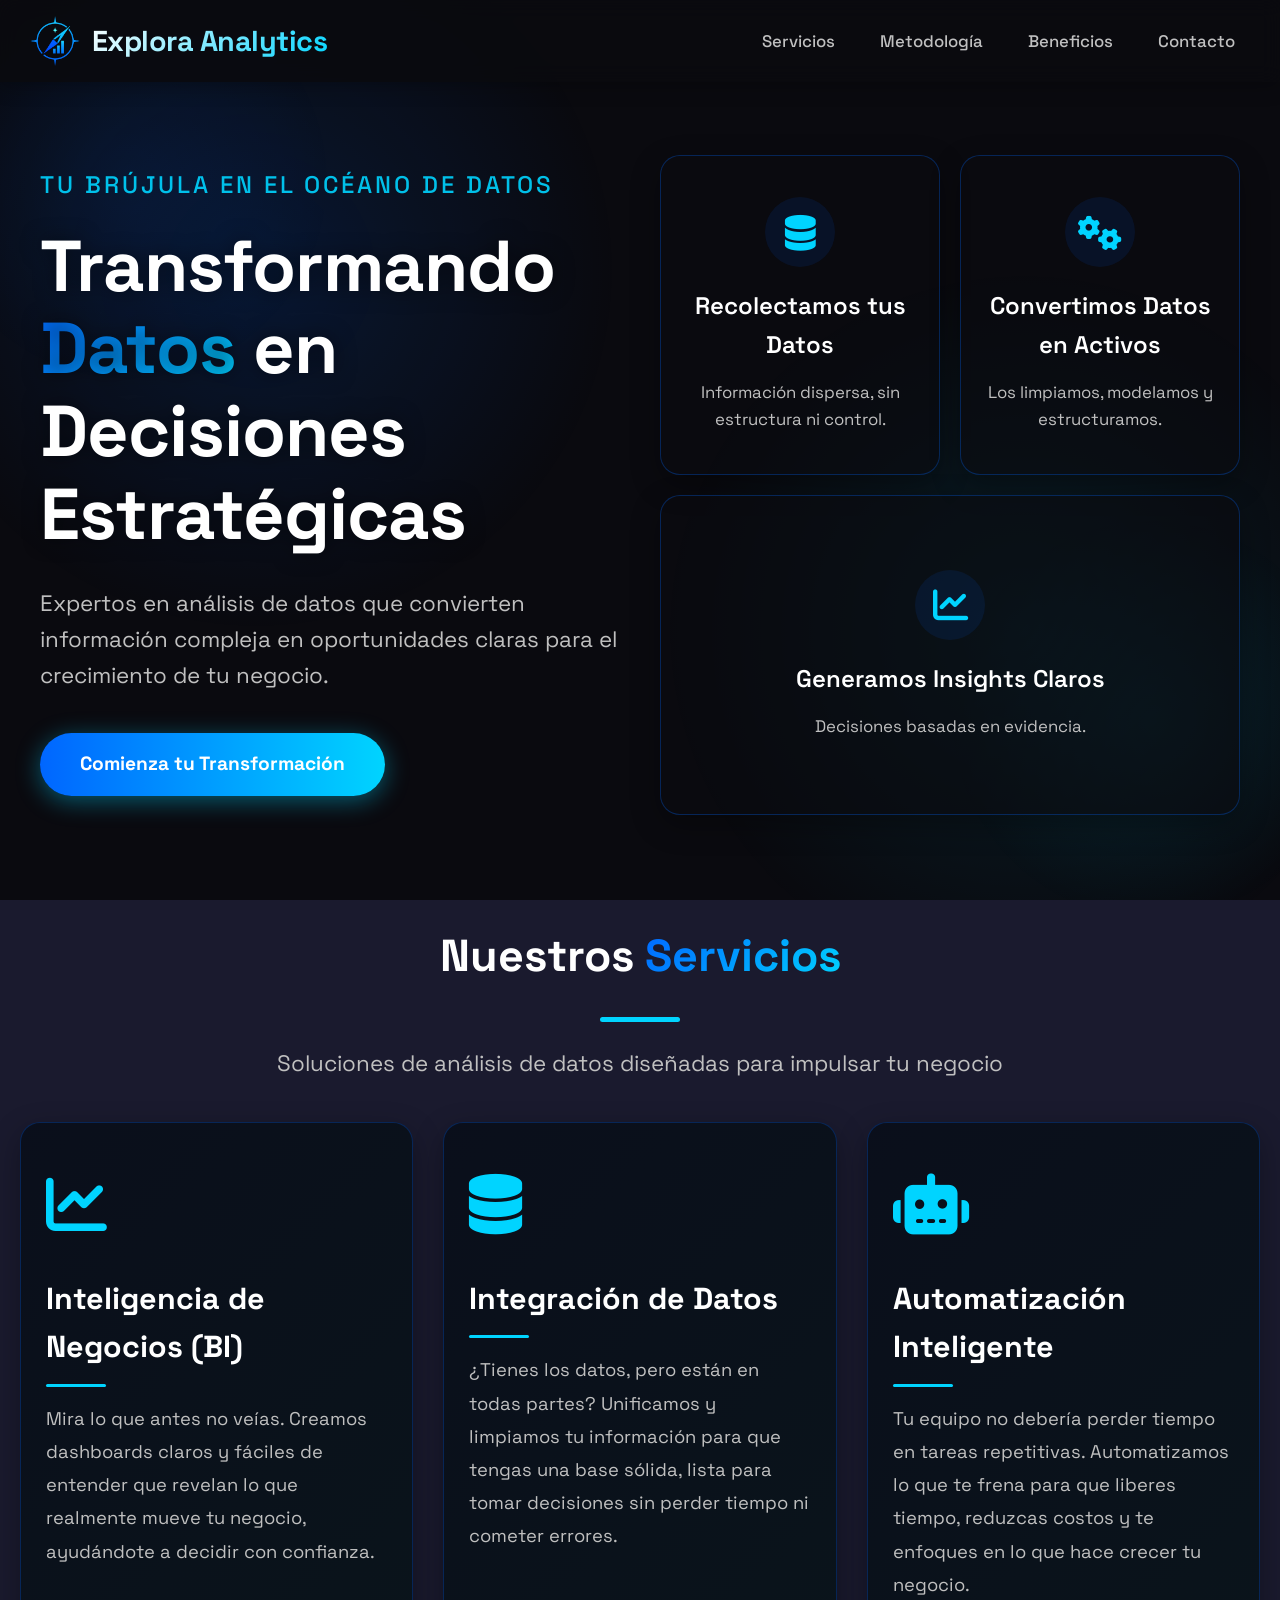
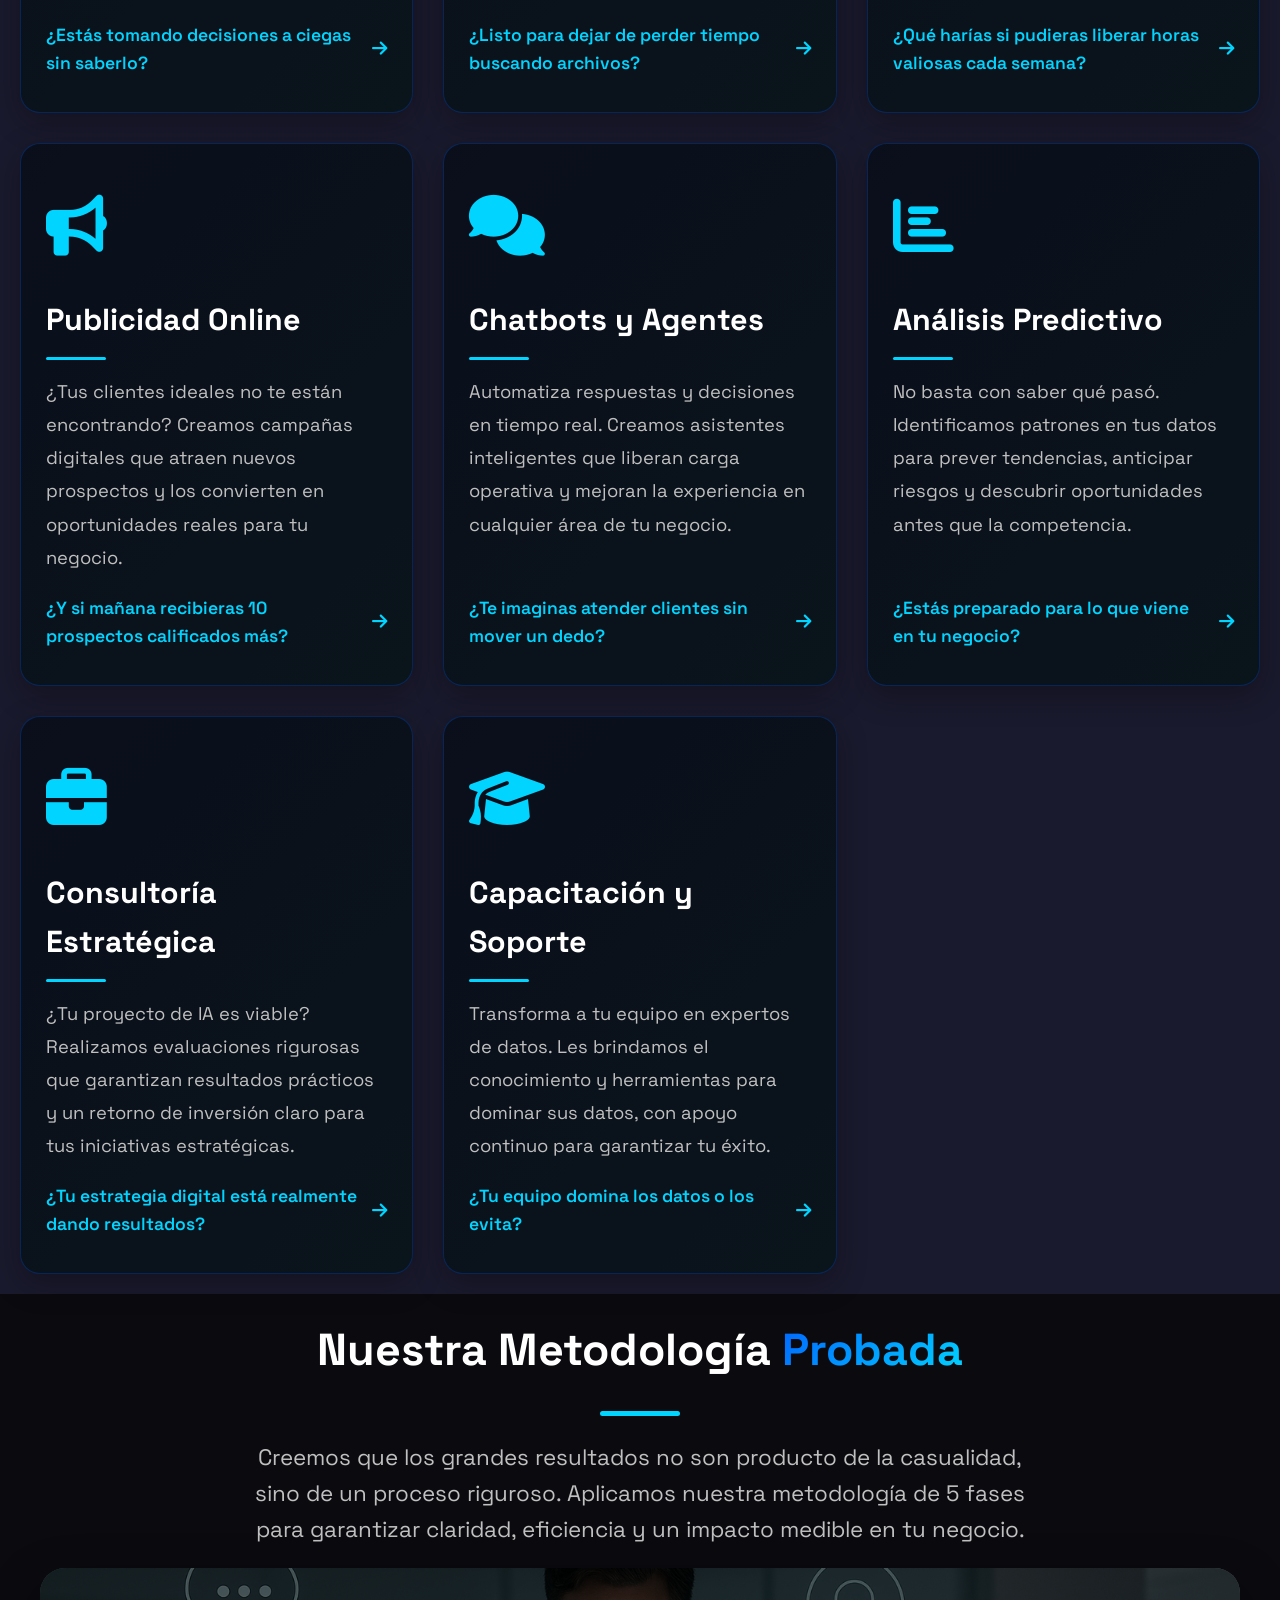
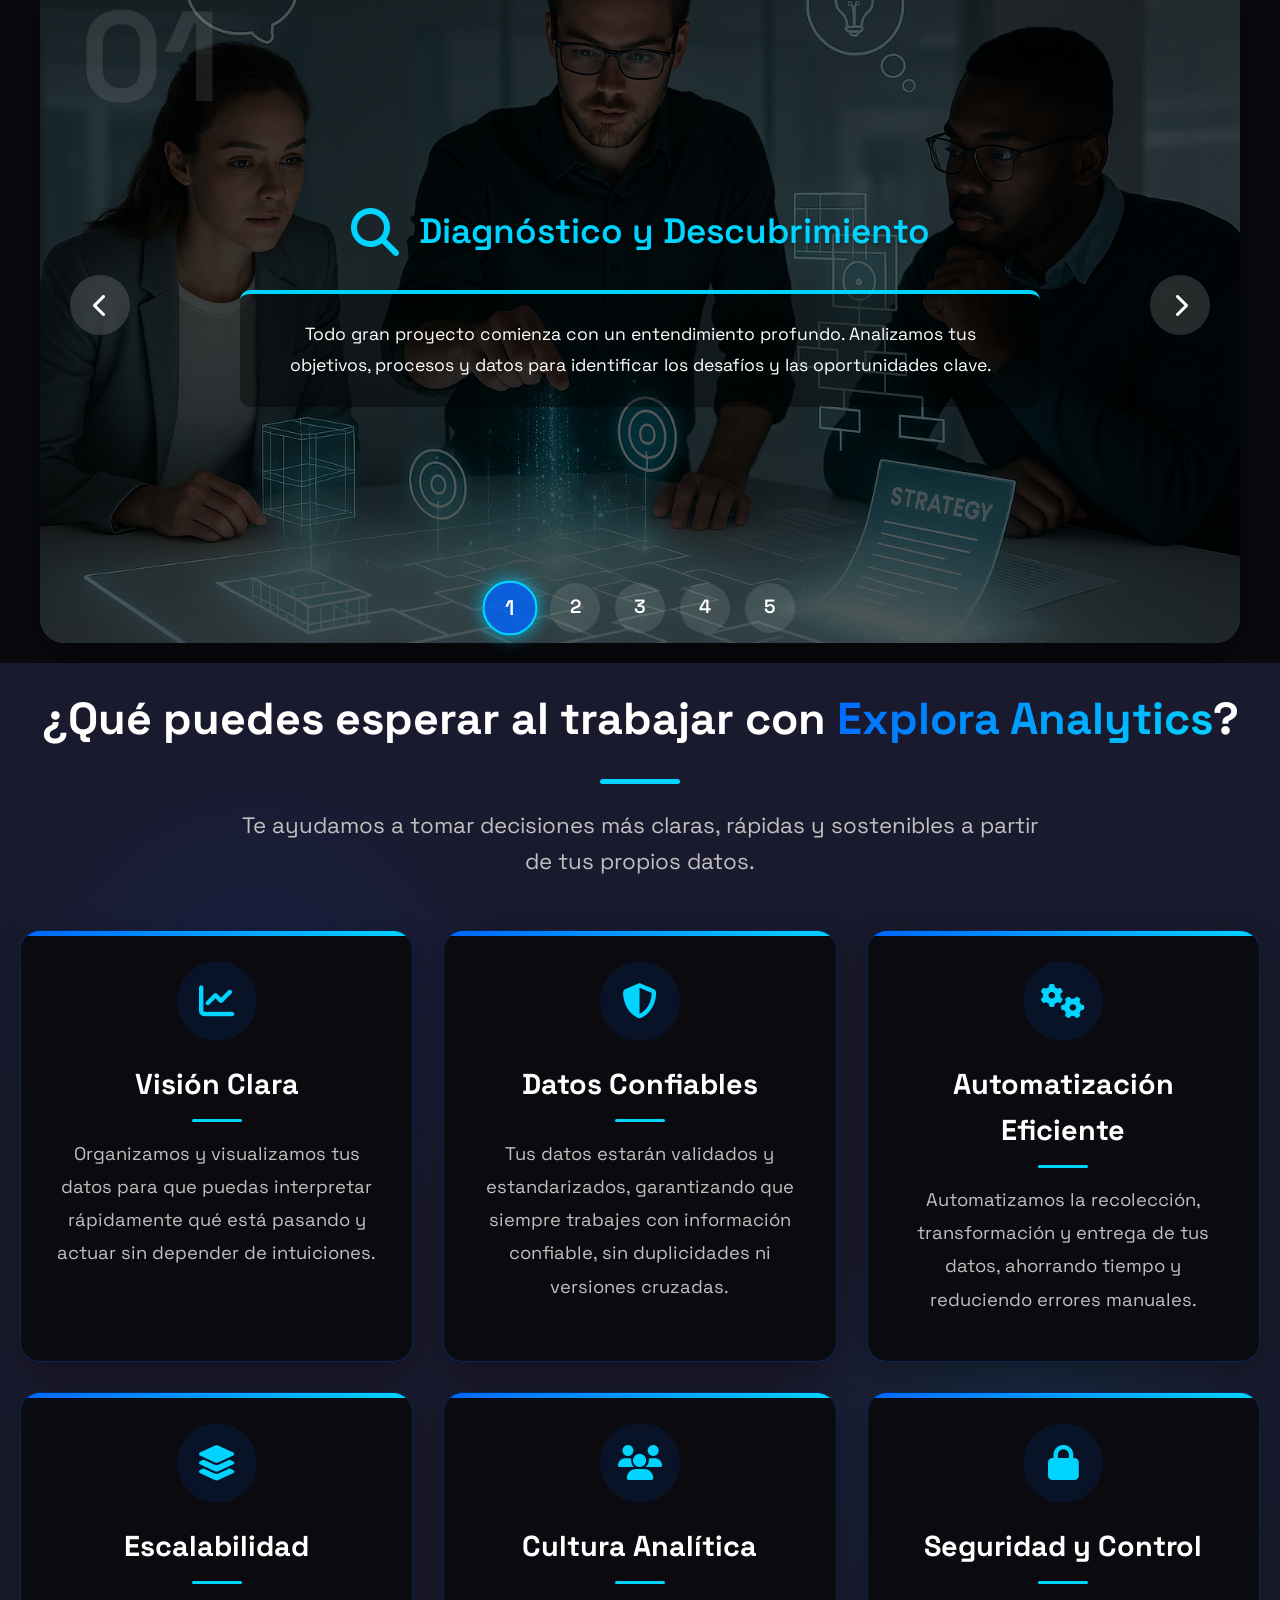
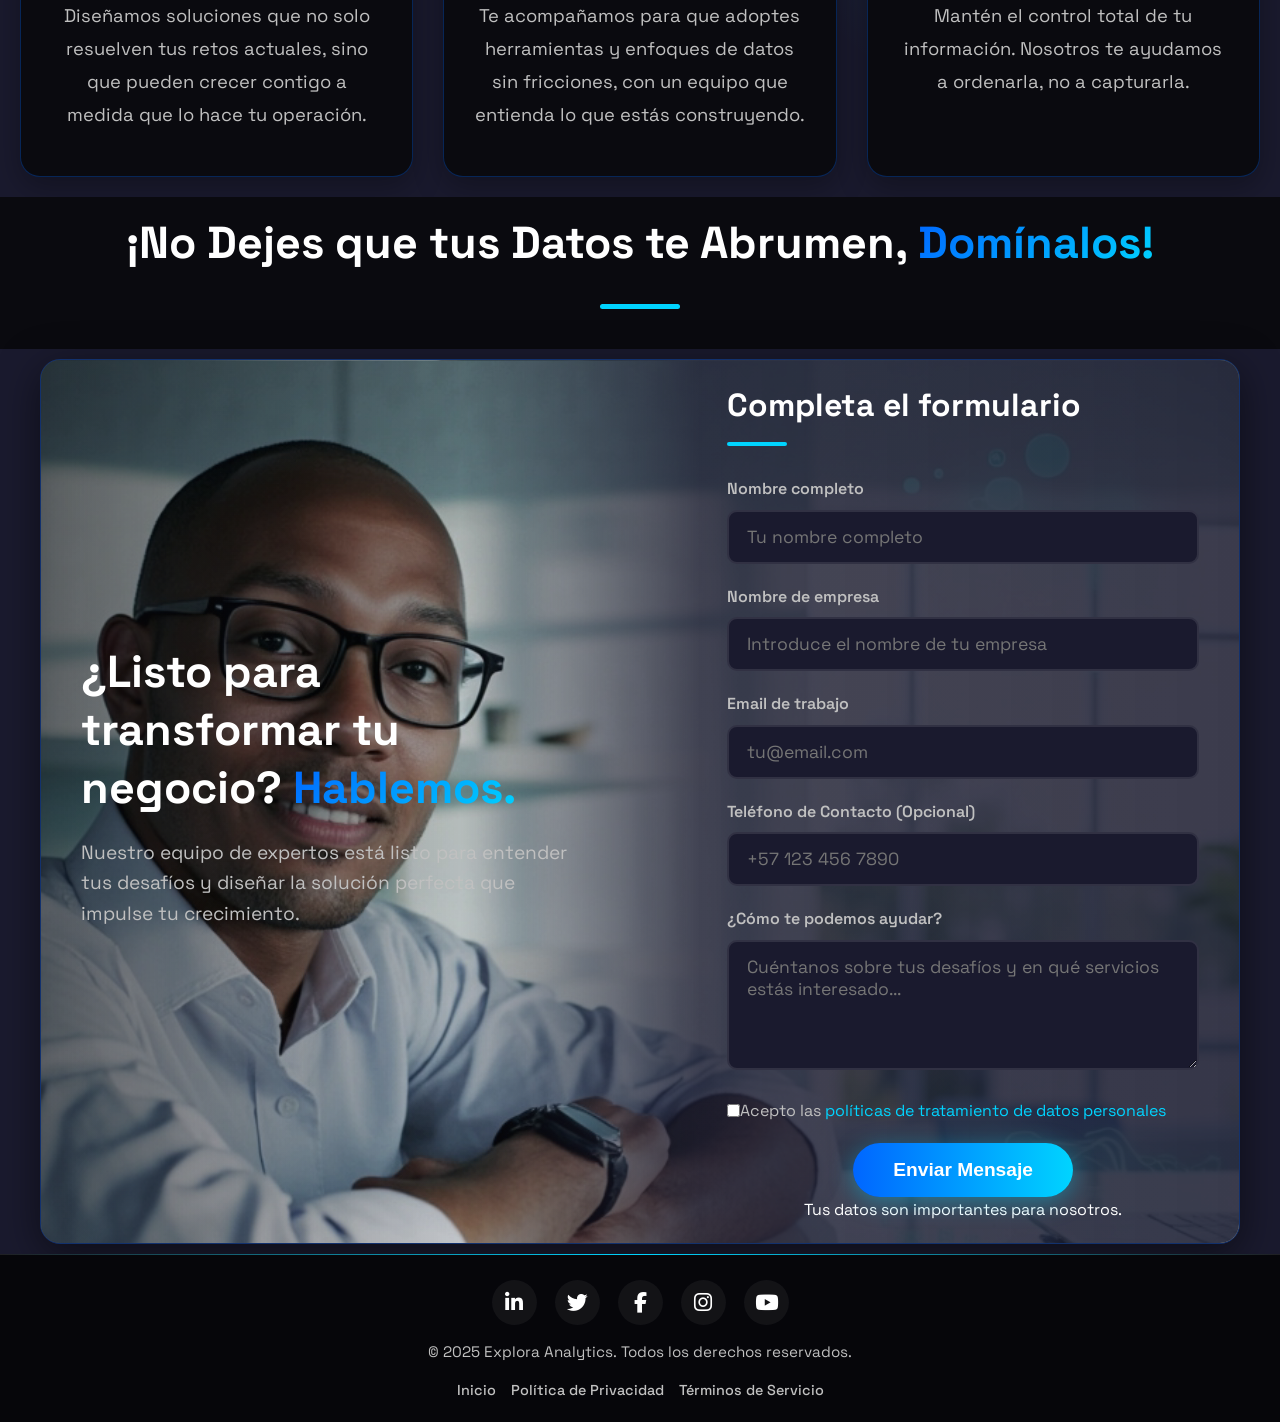
==== index.html @ b8bd2994 "Add files via upload" ====
<!DOCTYPE html>
<html lang="es">
<head>
    <meta charset="utf-8"/>
    <meta content="width=device-width, initial-scale=1.0" name="viewport"/>
    <title>Explora Analytics - Transformando Datos en Decisiones Estratégicas</title>
    <meta name="description" content="Explora Analytics ofrece soluciones avanzadas de análisis de datos para impulsar la toma de decisiones estratégicas en tu negocio. Descubre cómo podemos ayudarte a transformar tus datos en información valiosa."/>
    
    <link rel="icon" href="/favicon.ico" sizes="any">
    <link rel="icon" type="image/png" sizes="32x32" href="assets/images/logos/favicon-32x32.png">
    <link rel="icon" type="image/png" sizes="16x16" href="assets/images/logos/favicon-16x16.png">
    <link rel="apple-touch-icon" sizes="180x180" href="assets/images/logos/apple-touch-icon-180x180.png">
    <link rel="mask-icon" href="assets/images/logos/safari-pinned-tab.svg" color="#0066ff">
    <meta name="theme-color" content="#0066ff">
    <link rel="manifest" href="assets/site.webmanifest">

    

    <link href="https://fonts.googleapis.com/css2?family=Space+Grotesk:wght@300;400;500;600;700&amp;display=swap" rel="stylesheet"/>
    <link href="https://cdnjs.cloudflare.com/ajax/libs/font-awesome/6.4.0/css/all.min.css" rel="stylesheet"/>

<style>
    :root {
        --primary-blue: #0066ff;
        --accent-cyan: #00d4ff;
        --dark-bg: #0a0a0f;
        --dark-secondary: #1a1a2e;
        --text-primary: #ffffff;
        --text-secondary: #c0c0c0;
        --transition: all 0.4s cubic-bezier(0.175, 0.885, 0.32, 1.275);
    }

    * {
        margin: 0;
        padding: 0;
        box-sizing: border-box;
    }

    html {
        scroll-behavior: smooth;
    }

    body {
        font-family: 'Space Grotesk', sans-serif;
        line-height: 1.6;
        color: var(--text-primary);
        overflow-x: hidden; /* Asegura que no haya scroll horizontal no deseado */
        background: var(--dark-bg);
        position: relative;
    }

    body::before {
        content: "";
        position: fixed;
        top: 0;
        left: 0;
        width: 100%;
        height: 100%;
        background:
            radial-gradient(circle at 10% 20%, rgba(0, 102, 255, 0.08) 0%, transparent 15%),
            radial-gradient(circle at 90% 80%, rgba(0, 212, 255, 0.08) 0%, transparent 15%);
        z-index: -1;
        pointer-events: none;
    }

    /* Header */
    .header {
        background: rgba(10, 10, 15, 0.9);
        color: var(--text-primary);
        padding: 1rem 0;
        position: fixed;
        width: 100%;
        top: 0;
        z-index: 1000;
        backdrop-filter: blur(10px);
        box-shadow: 0 2px 20px rgba(0, 0, 0, 0.3);
        transition: var(--transition);
    }

    .header.scrolled {
        padding: 0.6rem 0;
        box-shadow: 0 5px 25px rgba(0, 102, 255, 0.2);
        background: rgba(10, 10, 15, 0.98);
        border-bottom: 1px solid rgba(0, 212, 255, 0.3);
    }

    .nav-container {
        max-width: 1400px;
        margin: 0 auto;
        display: flex;
        justify-content: space-between;
        align-items: center;
        padding: 0 30px;
    }

    .logo {
        display: flex;
        align-items: center;
        gap: 12px;
        text-decoration: none;
    }

    .logo-icon {       
        height: 50px;
        width: auto;
    }

    .company-name {
        font-size: 1.8rem;
        font-weight: 700;
        background: linear-gradient(135deg, var(--text-primary), var(--accent-cyan));
        -webkit-background-clip: text;
        -webkit-text-fill-color: transparent;
        background-clip: text;
        letter-spacing: -0.5px;
    }

    .nav-menu {
        list-style: none;
        display: flex;
        gap: 15px;
    }

    .nav-menu li {
        position: relative;
    }

    .nav-menu a {
        color: var(--text-secondary);
        text-decoration: none;
        font-weight: 500;
        padding: 8px 15px;
        border-radius: 30px;
        transition: var(--transition);
        font-size: 1.05rem;
    }

    .nav-menu a:hover {
        color: var(--accent-cyan);
    }

    .nav-menu a::after {
        content: '';
        position: absolute;
        bottom: -5px;
        left: 15px;
        width: 0;
        height: 2px;
        background: var(--accent-cyan);
        transition: width 0.3s ease;
    }

    .nav-menu a:hover::after {
        width: calc(100% - 30px);
    }

    .menu-toggle {
        display: none; /* Por defecto, oculto en desktop */
        background: none;
        border: none;
        color: var(--text-primary);
        font-size: 1.8rem;
        cursor: pointer;
    }

    /* Hero Section */
    .hero {
        position: relative;
        min-height: 100vh;
        display: flex;
        align-items: center;
        justify-content: center;
        color: var(--text-primary);
        overflow: hidden;
        padding: 85px 20px 15px;
    }

    .hero::before {
        content: '';
        position: absolute;
        top: 0;
        left: 0;
        width: 100%;
        height: 100%;
        background:
            radial-gradient(circle at 20% 30%, rgba(0, 102, 255, 0.15) 0%, transparent 30%),
            radial-gradient(circle at 80% 70%, rgba(0, 212, 255, 0.1) 0%, transparent 30%);                    
        z-index: 1;
    }

    .hero-content {
        z-index: 3;
        max-width: 1400px;
        width: 100%;
        padding: 20px;
        display: flex;
        align-items: center;
        gap: 40px;
        flex-wrap: wrap;
    }
    
    .hero-text, .hero-visual {
        flex: 1;
        min-width: 300px;
    }

    .hero-text {
        text-align: left;
    }

    .hero-tagline {
        font-size: 1.5rem;
        margin-bottom: 20px;
        color: var(--accent-cyan);
        font-weight: 500;
        text-transform: uppercase;
        letter-spacing: 3px;
        opacity: 0.9;
    }

    .hero-title {
        font-size: clamp(2.8rem, 6vw, 4.5rem);
        margin-bottom: 30px;
        line-height: 1.15;
        font-weight: 700;
        text-shadow: 0 0 20px rgba(0, 0, 0, 0.5);
        letter-spacing: -1px;
    }

    .hero-title span {
        background: linear-gradient(135deg, var(--primary-blue), var(--accent-cyan));
        -webkit-background-clip: text;
        -webkit-text-fill-color: transparent;
        background-clip: text;
    }

    .hero-subtitle {
        font-size: clamp(1.1rem, 2.5vw, 1.4rem);
        max-width: 600px;
        margin-bottom: 40px;
        color: var(--text-secondary);
        font-weight: 400;
        line-height: 1.6;
    }
    
    .hero-visual {
        display: flex;
        justify-content: center;
        align-items: center;
    }

    .data-process {
        display: flex;
        justify-content: center;
        align-items: center;
        flex-wrap: wrap;
        gap: 20px;
        width: 100%;
        max-width: 1000px;
    }

    .process-step {
        flex: 1;
        min-width: 250px;
        max-width: 100%;
        height: 320px;
        background-color: transparent;
        perspective: 1000px;
        cursor: pointer;
    }

    .process-step-inner {
        position: relative;
        width: 100%;
        height: 100%;
        transition: transform 0.8s;
        transform-style: preserve-3d;
    }
    
    .process-step:hover .process-step-inner {
        transform: rotateY(180deg);
    }

    .process-step-front, .process-step-back {
        position: absolute;
        width: 100%;
        height: 100%;
        -webkit-backface-visibility: hidden;
        backface-visibility: hidden;
        background: rgba(10, 10, 15, 0.6);
        border-radius: 20px;
        padding: 25px;
        text-align: center;
        border: 1px solid rgba(0, 102, 255, 0.3);
        box-shadow: 0 10px 30px rgba(0, 0, 0, 0.3);
        display: flex;
        flex-direction: column;
        justify-content: center;
        align-items: center;
    }

    .process-step-back {
        transform: rotateY(180deg);
        background: rgba(0, 102, 255, 0.15);
        border-color: var(--accent-cyan);
        justify-content: center;
    }

    .step-icon {
        width: 70px;
        height: 70px;
        margin: 0 auto 20px;
        display: flex;
        align-items: center;
        justify-content: center;
        font-size: 2.2rem;
        color: var(--accent-cyan);
        background: rgba(0, 102, 255, 0.1);
        border-radius: 50%;
        transition: var(--transition);
    }

    .step-title {
        font-size: clamp(1.3rem, 3vw, 1.5rem);
        margin-bottom: 15px;
        color: var(--text-primary);
        font-weight: 600;
    }

    .step-description {
        font-size: clamp(0.95rem, 2vw, 1.05rem);
        line-height: 1.6;
        color: var(--text-secondary);
    }
    
    .process-step-back .step-title {
        color: var(--accent-cyan);
    }


    .process-arrow {
        font-size: 2.5rem;
        color: var(--primary-blue);
        animation: pulse 2s infinite;
        display: none;
    }
    
    .cta-button {
        display: inline-block;
        padding: 16px 40px;
        background: linear-gradient(90deg, var(--primary-blue), var(--accent-cyan));
        color: var(--text-primary);
        text-decoration: none;
        border-radius: 50px;
        font-size: clamp(1.1rem, 2vw, 1.2rem);
        font-weight: bold;
        transition: var(--transition), letter-spacing 0.3s ease;
        box-shadow: 0 5px 25px rgba(0, 212, 255, 0.4);
        border: none;
        cursor: pointer;
        position: relative;
        overflow: hidden;
        z-index: 1;
    }
    
    .cta-button::before {
        content: '';
        position: absolute;
        top: 0;
        left: 0;
        width: 100%;
        height: 100%;
        background: linear-gradient(90deg, var(--accent-cyan), var(--primary-blue));
        opacity: 0;
        transition: opacity 0.4s ease;
        z-index: -1;
    }
    
    .cta-button:hover {
        transform: translateY(-5px) scale(1.02);
        box-shadow: 0 10px 30px rgba(0, 212, 255, 0.6);
        letter-spacing: 0.5px;
    }
    
    .cta-button:hover::before {
        opacity: 1;
    }

    @keyframes pulse {
        0% { opacity: 0.5; transform: scale(1); }
        50% { opacity: 1; transform: scale(1.1); }
        100% { opacity: 0.5; transform: scale(1); }
    }

    /* Sections General Styling */
    section {
        padding: 20px 20px;
        position: relative;
    }

    .section-container {
        max-width: 1400px;
        margin: 0 auto;
        text-align: center;
    }

    .section-title {
        font-size: clamp(2rem, 5vw, 2.8rem);
        margin-bottom: clamp(40px, 5vw, 70px);
        position: relative;
        display: inline-block;
    }

    .section-title::after {
        content: '';
        display: block;
        width: 80px;
        height: 5px;
        background: var(--accent-cyan);
        margin: 25px auto 0;
        border-radius: 3px;
        transition: width 0.5s ease, margin 0.3s ease;
    }

    .section-title:hover::after {
        width: 150px;
    }

    .section-title span {
        background: linear-gradient(135deg, var(--primary-blue), var(--accent-cyan));
        -webkit-background-clip: text;
        -webkit-text-fill-color: transparent;
        background-clip: text;
    }

    .section-subtitle {
        font-size: clamp(1.1rem, 2.5vw, 1.4rem);
        max-width: 800px;
        margin: -40px auto 20px;
        color: var(--text-secondary);
        font-weight: 400;
    }

    /* Services Section */
    .services {
        background: var(--dark-secondary);
    }

    .service-cards {
        display: grid;
        grid-template-columns: repeat(auto-fit, minmax(300px, 1fr));
        gap: 30px;
        margin-top: 40px;
    }

    .service-card {
        background: var(--dark-bg);
        padding: 35px 25px;
        border-radius: 20px;
        box-shadow: 0 10px 30px rgba(0, 0, 0, 0.3);
        border: 1px solid rgba(0, 102, 255, 0.3);
        transition: var(--transition);
        position: relative;
        overflow: hidden;
        z-index: 1;
        opacity: 0;
        transform: translateY(30px);
        text-align: left;
        display: flex;
        flex-direction: column;
    }

    .service-card .service-link {
        margin-top: auto;
    }
    
    .service-card.animated {
        opacity: 1;
        transform: translateY(0);
    }

    .service-card::before {
        content: '';
        position: absolute;
        top: 0;
        left: 0;
        width: 100%;
        height: 100%;
        background: linear-gradient(135deg, var(--primary-blue), var(--accent-cyan));
        opacity: 0.05;
        z-index: -1;
        transition: opacity 0.4s ease;
    }

    .service-card:hover {
        transform: translateY(-15px);
        box-shadow: 0 15px 40px rgba(0, 102, 255, 0.4);
        border-color: var(--accent-cyan);
    }

    .service-card:hover::before {
        opacity: 0.1;
    }

    .service-icon {
        font-size: clamp(3rem, 5vw, 3.8rem);
        margin-bottom: 20px;
        color: var(--accent-cyan);
        transition: var(--transition);
    }

    .service-card:hover .service-icon {
        transform: scale(1.1);
        color: var(--text-primary);
    }

    .service-card h3 {
        font-size: clamp(1.6rem, 3vw, 1.9rem);
        margin-bottom: 15px;
        color: var(--text-primary);
        position: relative;
        padding-bottom: 15px;
    }

    .service-card h3::after {
        content: '';
        position: absolute;
        bottom: 0;
        left: 0;
        width: 60px;
        height: 3px;
        background: var(--accent-cyan);
        border-radius: 2px;
    }

    .service-card p {
        font-size: clamp(1rem, 2vw, 1.15rem);
        line-height: 1.8;
        color: var(--text-secondary);
        margin-bottom: 20px;
    }

    .service-link {
        display: inline-flex;
        align-items: center;
        color: var(--accent-cyan);
        text-decoration: none;
        font-weight: 600;
        font-size: clamp(1rem, 2vw, 1.1rem);
        transition: var(--transition);
    }

    .service-link i {
        margin-left: 8px;
        transition: transform 0.3s ease;
    }

    .service-link:hover {
        color: var(--primary-blue);
    }

    .service-link:hover i {
        transform: translateX(5px);
    }

    /* Methodology Section */
    .methodology {
        background: var(--dark-bg);
        padding: 20px 20px;
    }

    .methodology-slider {
        max-width: 1200px;
        margin: 0 auto;
        position: relative;
        border-radius: 25px;
        overflow: hidden;
        box-shadow: 0 20px 50px rgba(0, 0, 0, 0.4);
        height: auto; /* Altura automática para adaptarse al contenido */
        aspect-ratio: 16/9; /* Mantener relación de aspecto (ajustar según necesidad) */
    }

    .carousel-slide {
        position: absolute;
        top: 0;
        left: 0;
        width: 100%;
        height: 100%; /* Corregido: de 115% a 100% para evitar desbordamientos */
        opacity: 0;
        transition: opacity 1s ease-in-out;
        background-size: cover;
        background-position: center;
    }

    .carousel-slide.active {
        opacity: 1;
    }

    .slide-overlay {
        position: absolute;
        top: 0;
        left: 0;
        width: 100%;
        height: 100%;
        background: rgba(0, 0, 0, 0.65);
        display: flex;
        flex-direction: column;
        justify-content: center;
        align-items: center;
        padding: 40px;
    }

    .slide-content {
        max-width: 900px;
        width: 90%;
        position: relative;
        z-index: 10;
        text-align: center;
        padding: 0 20px;
    }

    .phase-number {
        position: absolute;
        top: 25px;
        left: 40px;
        font-size: clamp(5rem, 10vw, 8rem);
        font-weight: 700;
        color: rgba(255, 255, 255, 0.1);
        z-index: 5;
        transition: var(--transition);
        line-height: 1;
    }

    .method-header {
        display: flex;
        align-items: center;
        justify-content: center;
        gap: 20px;
        margin-bottom: 30px;
    }

    .method-icon {
        font-size: clamp(2.5rem, 4vw, 3rem);
        color: var(--accent-cyan);
        position: relative;
        z-index: 2;
    }

    .slide-title {
        font-size: clamp(1.8rem, 3vw, 2.2rem);
        margin-bottom: 0;
        color: var(--accent-cyan);
        font-weight: 600;
        text-shadow: 0 2px 4px rgba(0,0,0,0.3);
    }

    .slide-text {
        font-size: clamp(1rem, 2vw, 1.1rem);
        line-height: 1.8;
        background: rgba(0, 0, 0, 0.4);
        padding: 25px;
        border-radius: 10px;
        border-top: 4px solid var(--accent-cyan);
        text-align: center;
        max-width: 800px;
        margin: 0 auto;
    }

    .carousel-controls {
        position: absolute;
        bottom: 30px;
        left: 50%;
        transform: translateX(-50%);
        display: flex;
        gap: 15px;
        z-index: 20;
    }

    .phase-indicator {
        width: 50px;
        height: 50px;
        border-radius: 50%;
        background: rgba(255, 255, 255, 0.1);
        display: flex;
        align-items: center;
        justify-content: center;
        cursor: pointer;
        transition: all 0.3s ease;
        border: 2px solid transparent;
        font-weight: 600;
        font-size: 1.2rem;
    }

    .phase-indicator.active {
        background: rgba(0, 102, 255, 0.8);
        transform: scale(1.1);
        border-color: var(--accent-cyan);
        box-shadow: 0 0 15px rgba(0, 212, 255, 0.8);
    }

    .nav-btn {
        position: absolute;
        top: 50%;
        transform: translateY(-50%);
        background: rgba(255, 255, 255, 0.15);
        border: none;
        color: white;
        width: 60px;
        height: 60px;
        border-radius: 50%;
        font-size: 1.5rem;
        cursor: pointer;
        z-index: 20;
        transition: var(--transition);
        backdrop-filter: blur(5px);
        display: flex;
        align-items: center;
        justify-content: center;
    }

    .nav-btn:hover {
        background: rgba(0, 102, 255, 0.8);
        transform: translateY(-50%) scale(1.1);
    }

    .prev-btn {
        left: 30px;
    }

    .next-btn {
        right: 30px;
    }

    /* Benefits Section */
    .benefits {
        background: var(--dark-secondary);
        padding: 20px 20px;
        position: relative;
        overflow: hidden;
    }

    .benefits::before {
        content: '';
        position: absolute;
        top: 0;
        left: 0;
        width: 100%;
        height: 100%;
        background:
            radial-gradient(circle at 20% 30%, rgba(0, 102, 255, 0.1) 0%, transparent 20%),
            radial-gradient(circle at 80% 70%, rgba(0, 212, 255, 0.1) 0%, transparent 20%);
        z-index: 1;
    }

    .benefits .section-container {
        position: relative;
        z-index: 2;
    }

    .benefits-grid {
        display: grid;
        grid-template-columns: repeat(auto-fit, minmax(300px, 1fr));
        gap: 30px;
        margin-top: 50px;
    }

    .benefit-card {
        background: var(--dark-bg);
        border-radius: 20px;
        padding: 30px;
        text-align: center;
        position: relative;
        overflow: hidden;
        border: 1px solid rgba(0, 102, 255, 0.3);
        box-shadow: 0 10px 30px rgba(0, 0, 0, 0.3);
        transition: var(--transition);
    }

    .benefit-card:hover {
        transform: translateY(-15px);
        box-shadow: 0 15px 40px rgba(0, 102, 255, 0.4);
        border-color: var(--accent-cyan);
    }

    .benefit-card::before {
        content: '';
        position: absolute;
        top: 0;
        left: 0;
        width: 100%;
        height: 5px;
        background: linear-gradient(90deg, var(--primary-blue), var(--accent-cyan));
        z-index: 2;
    }

    .benefit-icon {
        width: 80px;
        height: 80px;
        margin: 0 auto 20px;
        display: flex;
        align-items: center;
        justify-content: center;
        font-size: 2.2rem;
        color: var(--accent-cyan);
        background: rgba(0, 102, 255, 0.1);
        border-radius: 50%;
        transition: var(--transition);
    }

    .benefit-card:hover .benefit-icon {
        transform: scale(1.1);
        background: rgba(0, 212, 255, 0.2);
        color: var(--text-primary);
    }

    .benefit-card h3 {
        font-size: clamp(1.5rem, 3vw, 1.8rem);
        margin-bottom: 15px;
        color: var(--text-primary);
        position: relative;
        padding-bottom: 15px;
    }

    .benefit-card h3::after {
        content: '';
        position: absolute;
        bottom: 0;
        left: 50%;
        transform: translateX(-50%);
        width: 50px;
        height: 3px;
        background: var(--accent-cyan);
        border-radius: 2px;
    }

    .benefit-card p {
        font-size: clamp(1rem, 2vw, 1.15rem);
        line-height: 1.8;
        color: var(--text-secondary);
        margin-bottom: 15px;
    }

    /* Call to Action Section */
    .call-to-action {
        background: var(--dark-bg);
        padding: 10px 10px;
        text-align: center;
    }

    .call-to-action .section-title {
        margin-bottom: 30px;
    }

    .cta-container {
        max-width: 700px;
        margin: 0 auto;
        background: rgba(0, 0, 0, 0.2);
        padding: 40px;
        border-radius: 20px;
        border: 1px solid rgba(0, 102, 255, 0.3);
        position: relative;
        overflow: hidden;
    }

    .cta-container::before {
        content: '';
        position: absolute;
        top: 0;
        left: 0;
        width: 100%;
        height: 100%;
        background: linear-gradient(135deg, rgba(0, 102, 255, 0.1), rgba(0, 212, 255, 0.05));
        z-index: -1;
    }

    .cta-text {
        font-size: clamp(1.1rem, 2.5vw, 1.4rem);
        margin-bottom: 30px;
        color: var(--text-secondary);
        line-height: 1.8;
    }

    /* Contact Section */
    .contact {
        background: var(--dark-secondary);
        padding: 10px 10px;
    }

    .contact-container {
        display: flex;
        flex-wrap: wrap;
        max-width: 1200px;
        margin: 0 auto;
        border-radius: 20px;
        overflow: hidden;
        border: 1px solid rgba(0, 102, 255, 0.3);
        box-shadow: 0 10px 40px rgba(0, 0, 0, 0.5); 
        position: relative;
    }
    
    .contact-container::before {
        content: '';
        position: absolute;
        top: 0; left: 0;
        width: 100%; height: 115%;
        background: 
            linear-gradient(to right, 
                rgba(10, 10, 15, 0.6) 0%,       /* Cambiado de 0.9 a 0.5 */
                rgba(10, 10, 15, 0.20) 35%,     /* Cambiado de 0.85 a 0.4 */
                rgba(26, 26, 46, 0.8) 55%,      /* Cambiado de 0.8 a 0.3 */
                rgba(26, 26, 46, 0.85) 100%     /* Cambiado de 0.85 a 0.4 */
            ),
            url('assets/images/gallery/contact.png') center center/cover;
        z-index: 1;
    }

    .contact-intro, .contact-form-wrapper {
        position: relative;
        z-index: 2;
    }
    
    .contact-intro {
        flex: 1.2;
        min-width: 320px;
        padding: 40px 40px;
        display: flex;
        flex-direction: column;
        justify-content: center;
        text-align: left;
        background-color: transparent;
    }

    .contact-intro h2 {
        font-size: clamp(2rem, 4vw, 2.8rem);
        margin-bottom: 20px;
        line-height: 1.3;
        font-weight: 700;
        color: var(--text-primary);
        max-width: 500px;
    }
    
    .contact-intro h2 span {
         background: linear-gradient(135deg, var(--primary-blue), var(--accent-cyan));
        -webkit-background-clip: text;
        -webkit-text-fill-color: transparent;
        background-clip: text;
    }

    .contact-intro p {
        font-size: clamp(1rem, 2.5vw, 1.2rem);
        color: var(--text-secondary);
        max-width: 500px;
        margin-bottom: 30px;
    }

    .contact-form-wrapper {
        flex: 1;
        min-width: 320px;
        padding: 20px 40px;
        background: transparent;
    }

    .contact-form-wrapper h3 {
        font-size: clamp(1.6rem, 3vw, 2rem);
        margin-bottom: 30px;
        text-align: left;
        color: var(--text-primary);
        position: relative;
        padding-bottom: 15px;
    }
    
    .contact-form-wrapper h3::after {
        content: '';
        position: absolute;
        bottom: 0;
        left: 0;
        width: 60px;
        height: 4px;
        background: var(--accent-cyan);
        border-radius: 2px;
    }

    .form-group {
        margin-bottom: 20px;
        text-align: left;
    }

    .form-group label {
        display: block;
        margin-bottom: 8px;
        font-weight: 600;
        color: var(--text-secondary);
        font-size: clamp(0.9rem, 2vw, 1rem);
    }

    .form-group input,
    .form-group textarea {
        width: 100%;
        padding: 14px 18px;
        border: 2px solid rgba(255, 255, 255, 0.1);
        border-radius: 10px;
        background: var(--dark-secondary);
        color: var(--text-primary);
        font-size: clamp(0.95rem, 2vw, 1.1rem);
        transition: var(--transition);
        font-family: 'Space Grotesk', sans-serif;
    }

    .form-group input[type="checkbox"] {
        width: auto;
        margin-right: 10px;
        vertical-align: middle;
    }
    .form-group input:focus,
    .form-group textarea:focus {
        outline: none;
        border-color: var(--accent-cyan);
        box-shadow: 0 0 15px rgba(0, 212, 255, 0.3);
    }

    .form-group textarea {
        resize: vertical;
        min-height: 130px;
    }

    .checkbox-group {
        display: flex;
        align-items: center;
        margin-bottom: 20px;
    }

    .checkbox-group label {
        margin-bottom: 0;
        cursor: pointer;
        color: var(--text-secondary);
        font-size: clamp(0.9rem, 2vw, 1rem);
    }
    .checkbox-group label a {
        color: var(--accent-cyan);
        text-decoration: none;
        transition: color 0.3s ease;
    }
    .checkbox-group label a:hover {
        color: var(--primary-blue);
    }

    .submit-button {
        width: 100%;
        padding: 16px;
        background: linear-gradient(90deg, var(--primary-blue), var(--accent-cyan));
        color: var(--text-primary);
        border: none;
        border-radius: 10px;
        font-size: clamp(1.1rem, 2vw, 1.2rem);
        font-weight: bold;
        cursor: pointer;
        transition: var(--transition);
        box-shadow: 0 5px 25px rgba(0, 212, 255, 0.4);
        font-family: 'Space Grotesk', sans-serif;
        margin-top: 10px;
    }

    .submit-button:hover {
        transform: translateY(-5px);
        box-shadow: 0 10px 30px rgba(0, 212, 255, 0.6);
    }

    /* --- INICIO: SECCIÓN DE FOOTER --- */
    .footer {
        background: #06060a;
        color: var(--text-primary);
        padding: 25px 20px 20px;
        text-align: center;
        border-top: 1px solid rgba(255, 255, 255, 0.1);
        display: flex;
        flex-direction: column;
        align-items: center;
        justify-content: center;
        position: relative;
    }
    
    .footer::before {
        content: '';
        position: absolute;
        top: -1px;
        left: 0;
        width: 100%;
        height: 1px;
        background: linear-gradient(90deg, transparent, var(--accent-cyan), transparent);
        z-index: 1;
    }

    .footer .social-links {
        display: flex;
        justify-content: center;
        gap: 18px;
        margin: 0 0 15px 0;
        padding: 0;
        list-style: none;
    }

    .footer .social-links a {
        display: flex;
        align-items: center;
        justify-content: center;
        width: 45px;
        height: 45px;
        border-radius: 50%;
        background: rgba(255, 255, 255, 0.05);
        color: var(--text-primary);
        font-size: 1.3rem;
        text-decoration: none;
        transition: var(--transition);
    }

    .footer .social-links a:hover {
        background: var(--accent-cyan);
        color: var(--dark-bg);
        transform: translateY(-5px);
    }

    .footer .copyright {
        color: var(--text-secondary);
        font-size: clamp(0.85rem, 2vw, 0.95rem);
        margin-top: 0;
        margin-bottom: 15px;
    }
    
    .footer-menu {
        display: flex;
        flex-wrap: wrap;
        justify-content: center;
        gap: 10px 15px;
        padding: 0;
        list-style: none;
    }

    .footer-menu a {
        color: var(--text-secondary);
        text-decoration: none;
        font-size: 0.9rem;
        font-weight: 500;
        transition: color 0.3s ease;
    }

    .footer-menu a:hover {
        color: var(--accent-cyan);
        text-decoration: underline;
    }
    /* --- FIN: SECCIÓN DE FOOTER --- */


    /* Responsive Design */
    @media (max-width: 1200px) {
        .nav-container {
            padding: 0 20px;
        }
        .methodology-slider {
            max-width: 1000px;
        }
    }

    @media (max-width: 900px) {
        .methodology-slider {
            height: 500px;
        }
        .slide-content {
            padding: 0 15px;
        }
        .phase-number {
            font-size: 5rem;
            top: 20px;
            left: 20px;
        }
        .nav-btn {
            width: 50px;
            height: 50px;
            font-size: 1.2rem;
        }
        .prev-btn {
            left: 10px;
        }
        .next-btn {
            right: 10px;
        }
        .phase-indicator {
            width: 40px;
            height: 40px;
            font-size: 1rem;
        }
    }

    @media (max-width: 768px) {
        .menu-toggle {
            display: block; /* Ahora se muestra en móviles */
        }
        .nav-menu {
            position: fixed;
            top: 70px;
            left: 0;
            width: 100%;
            background: rgba(10, 10, 15, 0.98);
            backdrop-filter: blur(10px);
            flex-direction: column;
            align-items: center;
            padding: 20px 0;
            clip-path: polygon(0 0, 100% 0, 100% 0, 0 0);
            transition: clip-path 0.5s ease;
        }
        .nav-menu.active {
            clip-path: polygon(0 0, 100% 0, 100% 100%, 0 100%);
        }
        .nav-menu li {
            margin: 12px 0;
        }
        .hero {
            padding: 70px 20px 20px;
            min-height: auto;
        }
        .hero-title {
            font-size: 2.5rem;
        }
        .hero-subtitle {
            font-size: 1.1rem;
        }
        .section-title {
            font-size: 2rem;
        }
        .section-subtitle {
            font-size: 1.1rem;
            margin: -30px auto 40px;
        }
        .process-step {
            min-width: 100%;
            margin-bottom: 20px;
        }
        .process-arrow {
            display: block;
            transform: rotate(90deg);
            padding: 10px 0;
        }
        .contact-intro {
            min-height: 350px;
            text-align: center;
            padding: 50px 25px;
        }
        .contact-intro h2, .contact-intro p {
            margin-left: auto;
            margin-right: auto;
        }
        .contact-form-wrapper {
            padding: 40px 25px;
        }
        .methodology-slider {
            height: 550px;
        }
        .contact-container::before {
             background: 
                linear-gradient(to top, 
                    rgba(10, 10, 15, 0.95) 0%,
                    rgba(10, 10, 15, 0.9) 40%,
                    rgba(26, 26, 46, 0.85) 65%,
                    rgba(26, 26, 46, 0.8) 100%
                ),
                url('https://images.unsplash.com/photo-1554774853-719586f82d77?q=80&w=2070&auto=format&fit=crop') center center/cover;
        }
        /* Ajustes de padding para evitar "zoom" y desbordamiento en móviles */
        .nav-container, .hero-content, section.section-container {
            padding-left: 15px;
            padding-right: 15px;
        }
        .hero-content { /* Ajuste específico para el contenido del hero */
            gap: 20px; /* Reducir gap en móviles */
        }
    }

    @media (max-width: 480px) {
        .hero-title {
            font-size: 2.1rem;
        }
        .hero-tagline {
            font-size: 1.1rem;
        }
        .section-title {
            font-size: 1.8rem;
        }
        .service-card, .cta-container {
            padding: 25px;
        }
        
        .footer .social-links a {
            width: 40px;
            height: 40px;
            font-size: 1.2rem;
        }
        .methodology-slider {
            height: 600px;
        }
        .method-header {
            flex-direction: column;
            gap: 10px;
        }
        .phase-number {
            font-size: 4rem;
            top: 15px;
            left: 15px;
        }
        /* Ajustes de padding adicionales para dispositivos muy pequeños */
        .nav-container, .hero-content, section.section-container {
            padding-left: 10px;
            padding-right: 10px;
        }
    }

    /* Animations */
    .fade-in {
        opacity: 0;
        transform: translateY(30px);
        transition: opacity 0.8s ease-out, transform 0.8s ease-out;
    }

    .fade-in.animated {
        opacity: 1;
        transform: translateY(0);
    }
    
    /* Success Message */
    .success-message {
        text-align: center;
        padding: 25px;
        background: var(--dark-secondary);
        border-radius: 15px;
        margin-bottom: 25px;
        animation: fadeIn 0.5s ease-out;
        border: 1px solid var(--accent-cyan);
    }
    
    @keyframes fadeIn {
        from { opacity: 0; transform: translateY(-20px); }
        to { opacity: 1; transform: translateY(0); }
    }
    
    /* --- ESTILOS MODAL Y CTA (MEJORADOS) --- */
    .modal {
        display: none;
        position: fixed;
        z-index: 10000;
        top: 0;
        left: 0;
        width: 100vw;
        height: 100vh;
        background: rgba(0,0,0,0.9);
        justify-content: center;
        align-items: center; /* Centra el modal verticalmente */
        padding: 20px;
        overflow-y: auto; /* Permite scroll si el contenido es muy grande */
    }

    .modal-content {
        position: relative;
        width: 100%;
        max-width: 900px;
        background: #0a0a0f;
        border-radius: 20px;
        box-shadow: 0 0 30px rgba(0,0,0,0.6);
        border: 1px solid rgba(0, 102, 255, 0.1);
        transition: border-color 0.4s ease, box-shadow 0.4s ease;
        overflow: hidden;
        display: flex;
        flex-direction: column;
        max-height: 90vh; /* Permite que el modal se adapte a la altura */
    }

    .modal-content.active-border {
        border-color: var(--accent-cyan);
        box-shadow: 0 0 40px rgba(0, 212, 255, 0.6);
    }

    .modal-video-container {
        max-height: 50vh;
        width: 100%;
        background: #000;
        position: relative;
        padding-top: 56.25%; /* 16:9 Aspect Ratio */
        flex-shrink: 0;
        max-height: 60vh;
    }
    
    #modalVideo {
        position: absolute;
        top: 0;
        left: 0;
        width: 100%;
        height: 100%;
        border-radius: 0;
    }

    .modal-close {
        position: absolute; /* Cambiado a absolute para que siga el scroll si el modal es muy alto */
        top: 15px;
        right: 20px;
        background: rgba(0,0,0,0.4);
        border: none;
        color: white;
        font-size: 1.8rem;
        cursor: pointer;
        z-index: 10001;
        width: 40px;
        height: 40px;
        border-radius: 50%;
        display: flex;
        align-items: center;
        justify-content: center;
        transition: all 0.3s ease;
    }

    .modal-close:hover {
        background: var(--primary-blue);
        transform: scale(1.1);
    }

    .modal-cta-area {
        padding: 16px 20px;
        scroll-margin-top: 80px;
        text-align: center;
        background: var(--dark-secondary);
        border-top: 1px solid rgba(255, 255, 255, 0.1);
        display: none; /* Oculto inicialmente */
        opacity: 0;
        transform: translateY(20px);
        transition: opacity 0.5s ease, transform 0.5s ease;
        max-height: none;
        overflow: visible;
    }

    .modal-cta-area.visible {
        display: block;
        opacity: 1;
        transform: translateY(0);
    }

    .modal-cta-area h3 {
        font-size: clamp(1.2rem, 3.5vw, 1.4rem);
        margin-bottom: 10px;
        color: var(--accent-cyan);
        font-weight: 600;
    }
    
    .modal-cta-area p {
        font-size: clamp(0.9rem, 2vw, 0.95rem);
        color: var(--text-secondary);
        margin-bottom: 25px;
        max-width: 600px;
        margin-left: auto;
        margin-right: auto;
    }
    
    /* AJUSTES ESPECÍFICOS PARA MÓVILES */
    @media (max-width: 768px) {
        .modal {
            padding: 10px;
            align-items: center;
        }
        
        .modal-content {
            width: 95%;
            max-height: 95vh;
        }
        
        .modal-video-container {
            max-height: 40vh;
        }
        
        .modal-cta-area {
            padding: 20px;
        }
        
        .modal-cta-area h3 {
            font-size: 1.4rem;
        }
        
        .modal-cta-area p {
            font-size: 0.95rem;
        }
        
        #modalCtaButton {
            padding: 12px 25px;
            font-size: 1rem;
        }
    }
    /* --- FIN ESTILOS MODAL --- */


    
@media (max-width: 768px) {
    .modal-video-container {
        max-height: 35vh;
    }
    .modal-cta-area {
        padding: 16px 20px;
    }
    .modal-cta-area h3 {
        font-size: 1.2rem;
    }
    .modal-cta-area p {
        font-size: 0.9rem;
    }
}



@media (max-width: 768px) {
    #modalCtaButton {
        padding: 10px 20px;
        font-size: 0.95rem;
    }
}


/* --- AJUSTES PARA IMÁGENES EN TARJETAS 3D HERO --- */
    .process-step-back {
        position: relative;
        z-index: 1;
    }

    .process-step-back::before {
        content: '';
        position: absolute;
        top: 0;
        left: 0;
        width: 100%;
        height: 100%;
        background-size: cover;
        background-position: center;
        border-radius: 20px;
        opacity: 0.3; /* Aumentado de 0.15 para mayor visibilidad inicial */
        filter: blur(1px); /* Reducido de 3px para mayor claridad inicial */
        z-index: -1;
        transition: 
            opacity 0.7s ease-out,
            filter 0.9s cubic-bezier(0.34, 1.56, 0.64, 1);
    }

    .process-step:hover .process-step-back::before {
        opacity: 0.6 !important; /* Aumentado de 0.45 para mayor impacto al hover */
        filter: blur(0) brightness(115%);
    }

    .data-process .process-step:nth-child(1) .process-step-back::before {
        background-image: url('assets/images/gallery/hero-card-1.png');
    }

    .data-process .process-step:nth-child(2) .process-step-back::before {
        background-image: url('assets/images/gallery/hero-card-2.png');
    }

    .data-process .process-step:nth-child(3) .process-step-back::before {
        background-image: url('assets/images/gallery/hero-card-3.png');
    }
</style>
</head>
<body>
<header class="header">
<nav class="nav-container">
<a class="logo" href="#hero">
<img src="assets/images/logos/logo-sin-eslogan-sin_espacios.png" alt="Explora Analytics Icono" class="logo-icon">
<div class="company-name">Explora Analytics</div>
</a>
<button class="menu-toggle">
<i class="fas fa-bars"></i>
</button>
<ul class="nav-menu">
<li><a href="#services">Servicios</a></li>
<li><a href="#methodology">Metodología</a></li>
<li><a href="#benefits">Beneficios</a></li>
<li><a href="#contact">Contacto</a></li>
</ul>
</nav>
</header>
<main>
<section class="hero" id="hero">
<div class="hero-content">
<div class="hero-text fade-in">
<p class="hero-tagline">Tu Brújula en el Océano de Datos</p>
<h1 class="hero-title">Transformando <span>Datos</span> en Decisiones Estratégicas</h1>
<p class="hero-subtitle">Expertos en análisis de datos que convierten información compleja en oportunidades claras para el crecimiento de tu negocio.</p>
<a class="cta-button" href="#contact">Comienza tu Transformación</a>
</div>
<div class="hero-visual fade-in">
<div class="data-process">
<div class="process-step">
<div class="process-step-inner">
<div class="process-step-front">
<div class="step-icon"><i class="fas fa-database"></i></div>
<h3 class="step-title">Recolectamos tus Datos</h3>
<p class="step-description">Información dispersa, sin estructura ni control.</p>
</div>
<div class="process-step-back">
<h3 class="step-title">El Punto de Partida</h3>
<p class="step-description">Unificamos tus fuentes de datos, sin importar si están en hojas de cálculo, bases de datos o APIs, para crear un repositorio centralizado y fiable.</p>
</div>
</div>
</div>
<div class="process-step">
<div class="process-step-inner">
<div class="process-step-front">
<div class="step-icon"><i class="fas fa-cogs"></i></div>
<h3 class="step-title">Convertimos Datos en Activos</h3>
<p class="step-description">Los limpiamos, modelamos y estructuramos.</p>
</div>
<div class="process-step-back">
<h3 class="step-title">El Motor del Cambio</h3>
<p class="step-description">Aplicamos técnicas de estandarización, limpieza y modelado para transformar datos crudos en un activo estructurado. Automatizamos estos procesos para asegurar eficiencia, consistencia y escalabilidad a largo plazo.</p>
</div>
</div>
</div>
<div class="process-step">
<div class="process-step-inner">
<div class="process-step-front">
<div class="step-icon"><i class="fas fa-chart-line"></i></div>
<h3 class="step-title">Generamos Insights Claros</h3>
<p class="step-description">Decisiones basadas en evidencia.</p>
</div>
<div class="process-step-back">
<h3 class="step-title">El Resultado Estratégico</h3>
<p class="step-description">Transformamos los datos limpios en visualizaciones interactivas y reportes que te permiten entender tendencias y decidir con total confianza.</p>
</div>
</div>
</div>
</div>
</div>
</div>
</section>
<section class="services" id="services">
<div class="section-container">
    <h2 class="section-title">Nuestros <span>Servicios</span></h2>
    <p class="section-subtitle">Soluciones de análisis de datos diseñadas para impulsar tu negocio</p>
    <div class="service-cards">
        <div class="service-card fade-in">
            <div class="service-icon"><i class="fas fa-chart-line"></i></div>
            <h3>Inteligencia de Negocios (BI)</h3>
            <p>Mira lo que antes no veías. Creamos dashboards claros y fáciles de entender que revelan lo que realmente mueve tu negocio, ayudándote a decidir con confianza.</p>
            <a class="service-link" href="#" onclick="openModal('video1')">¿Estás tomando decisiones a ciegas sin saberlo? <i class="fas fa-arrow-right"></i></a>
        </div>
        <div class="service-card fade-in">
            <div class="service-icon"><i class="fas fa-database"></i></div>
            <h3>Integración de Datos</h3>
            <p>¿Tienes los datos, pero están en todas partes? Unificamos y limpiamos tu información para que tengas una base sólida, lista para tomar decisiones sin perder tiempo ni cometer errores.</p>
            <a class="service-link" href="#" onclick="openModal('video2')">¿Listo para dejar de perder tiempo buscando archivos? <i class="fas fa-arrow-right"></i></a>
        </div>
        <div class="service-card fade-in">
            <div class="service-icon"><i class="fas fa-robot"></i></div>
            <h3>Automatización Inteligente</h3>
            <p>Tu equipo no debería perder tiempo en tareas repetitivas. Automatizamos lo que te frena para que liberes tiempo, reduzcas costos y te enfoques en lo que hace crecer tu negocio.</p>
            <a class="service-link" href="#" onclick="openModal('video3')">¿Qué harías si pudieras liberar horas valiosas cada semana? <i class="fas fa-arrow-right"></i></a>
        </div>
        <div class="service-card fade-in">
            <div class="service-icon"><i class="fas fa-bullhorn"></i></div>
            <h3>Publicidad Online</h3>
            <p>¿Tus clientes ideales no te están encontrando? Creamos campañas digitales que atraen nuevos prospectos y los convierten en oportunidades reales para tu negocio.</p>
            <a class="service-link" href="#" onclick="openModal('video4')">¿Y si mañana recibieras 10 prospectos calificados más? <i class="fas fa-arrow-right"></i></a>
        </div>
        <div class="service-card fade-in">
            <div class="service-icon"><i class="fas fa-comments"></i></div>
            <h3>Chatbots y Agentes</h3>
            <p>Automatiza respuestas y decisiones en tiempo real. Creamos asistentes inteligentes que liberan carga operativa y mejoran la experiencia en cualquier área de tu negocio.</p>
            <a class="service-link" href="#" onclick="openModal('video5')">¿Te imaginas atender clientes sin mover un dedo? <i class="fas fa-arrow-right"></i></a>
        </div>
        <div class="service-card fade-in">
            <div class="service-icon"><i class="fas fa-chart-bar"></i></div>
            <h3>Análisis Predictivo</h3>
            <p>No basta con saber qué pasó. Identificamos patrones en tus datos para prever tendencias, anticipar riesgos y descubrir oportunidades antes que la competencia.</p>
            <a class="service-link" href="#" onclick="openModal('video6')">¿Estás preparado para lo que viene en tu negocio? <i class="fas fa-arrow-right"></i></a>
        </div>
        <div class="service-card fade-in">
            <div class="service-icon"><i class="fas fa-briefcase"></i></div>
            <h3>Consultoría Estratégica</h3>
            <p>¿Tu proyecto de IA es viable? Realizamos evaluaciones rigurosas que garantizan resultados prácticos y un retorno de inversión claro para tus iniciativas estratégicas.</p>
            <a class="service-link" href="#" onclick="openModal('video7')">¿Tu estrategia digital está realmente dando resultados? <i class="fas fa-arrow-right"></i></a>
        </div>
        <div class="service-card fade-in">
            <div class="service-icon"><i class="fas fa-graduation-cap"></i></div>
            <h3>Capacitación y Soporte</h3>
            <p>Transforma a tu equipo en expertos de datos. Les brindamos el conocimiento y herramientas para dominar sus datos, con apoyo continuo para garantizar tu éxito.</p>
            <a class="service-link" href="#" onclick="openModal('video8')">¿Tu equipo domina los datos o los evita? <i class="fas fa-arrow-right"></i></a>
        </div>
    </div>
</div>
<div class="modal" id="videoModal">
    <div class="modal-content">
        <button class="modal-close" onclick="closeModal()">×</button>
        <div class="modal-video-container">
            <video autoplay="" controls="" id="modalVideo">
                <source id="modalSource" src="" type="video/mp4"/>
                Tu navegador no soporta video HTML5.
            </video>
        </div>
        <div class="modal-cta-area">
            <h3 id="modalCtaTitle"></h3>
            <p id="modalCtaText"></p>
            <a id="modalCtaButton" href="#contact" class="cta-button" onclick="closeModal()"></a>
        </div>
    </div>
</div>
</section>
<section class="methodology" id="methodology">
<div class="section-container">
<h2 class="section-title">Nuestra Metodología <span>Probada</span></h2>
<p class="section-subtitle">Creemos que los grandes resultados no son producto de la casualidad, sino de un proceso riguroso. Aplicamos nuestra metodología de 5 fases para garantizar claridad, eficiencia y un impacto medible en tu negocio.</p>
<div class="methodology-slider fade-in">
<div class="carousel-slide active" style="background-image: url('assets/images/gallery/phase_1_methodology.png');">
<div class="phase-number">01</div>
<div class="slide-overlay">
<div class="slide-content">
<div class="method-header">
<i class="fas fa-search method-icon"></i>
<h3 class="slide-title">Diagnóstico y Descubrimiento</h3>
</div>
<p class="slide-text">Todo gran proyecto comienza con un entendimiento profundo. Analizamos tus objetivos, procesos y datos para identificar los desafíos y las oportunidades clave.</p>
</div>
</div>
</div>
<div class="carousel-slide" style="background-image: url('assets/images/gallery/phase_2_methodology.png');">
<div class="phase-number">02</div>
<div class="slide-overlay">
<div class="slide-content">
<div class="method-header">
<i class="fas fa-drafting-compass method-icon"></i>
<h3 class="slide-title">Estrategia y Diseño</h3>
</div>
<p class="slide-text">Con los insights del diagnóstico, diseñamos una hoja de ruta a medida. Creamos la arquitectura de la solución, definimos los KPIs y planificamos cada detalle.</p>
</div>
</div>
</div>
<div class="carousel-slide" style="background-image: url('assets/images/gallery/phase_3_methodology.png');">
<div class="phase-number">03</div>
<div class="slide-overlay">
<div class="slide-content">
<div class="method-header">
<i class="fas fa-cogs method-icon"></i>
<h3 class="slide-title">Implementación y Desarrollo</h3>
</div>
<p class="slide-text">Es hora de construir. Nuestro equipo desarrolla la solución, ya sea un dashboard, una automatización o una campaña, siguiendo las mejores prácticas de la industria.</p>
</div>
</div>
</div>
<div class="carousel-slide" style="background-image: url('assets/images/gallery/phase_4_methodology.png');">
<div class="phase-number">04</div>
<div class="slide-overlay">
<div class="slide-content">
<div class="method-header">
<i class="fas fa-rocket method-icon"></i>
<h3 class="slide-title">Lanzamiento y Optimización</h3>
</div>
<p class="slide-text">Desplegamos la solución y monitoreamos su rendimiento. No nos detenemos ahí; analizamos los resultados para optimizar y maximizar el impacto continuamente.</p>
</div>
</div>
</div>
<div class="carousel-slide" style="background-image: url('assets/images/gallery/phase_5_methodology.png');">
<div class="phase-number">05</div>
<div class="slide-overlay">
<div class="slide-content">
<div class="method-header">
<i class="fas fa-sync-alt method-icon"></i>
<h3 class="slide-title">Crecimiento y Soporte</h3>
</div>
<p class="slide-text">Te acompañamos a largo plazo. Ofrecemos soporte, capacitamos a tu equipo y trabajamos contigo para escalar la solución y adaptarla a las nuevas necesidades.</p>
</div>
</div>
</div>
<button class="nav-btn prev-btn">
<i class="fas fa-chevron-left"></i>
</button>
<button class="nav-btn next-btn">
<i class="fas fa-chevron-right"></i>
</button>
</div>
<div class="carousel-controls">
<div class="phase-indicator active" data-slide="0">1</div>
<div class="phase-indicator" data-slide="1">2</div>
<div class="phase-indicator" data-slide="2">3</div>
<div class="phase-indicator" data-slide="3">4</div>
<div class="phase-indicator" data-slide="4">5</div>
</div>
</div>
</section>
<section class="benefits" id="benefits">
<div class="section-container">
<h2 class="section-title">¿Qué puedes esperar al trabajar con <span>Explora Analytics</span>?</h2>
<p class="section-subtitle">Te ayudamos a tomar decisiones más claras, rápidas y sostenibles a partir de tus propios datos.</p>
<div class="benefits-grid">
<div class="benefit-card fade-in">
<div class="benefit-icon"><i class="fas fa-chart-line"></i></div>
<h3>Visión Clara</h3>
<p>Organizamos y visualizamos tus datos para que puedas interpretar rápidamente qué está pasando y actuar sin depender de intuiciones.</p>
</div>
<div class="benefit-card fade-in">
<div class="benefit-icon"><i class="fas fa-shield-alt"></i></div>
<h3>Datos Confiables</h3>
<p>Tus datos estarán validados y estandarizados, garantizando que siempre trabajes con información confiable, sin duplicidades ni versiones cruzadas.</p>
</div>
<div class="benefit-card fade-in">
<div class="benefit-icon"><i class="fas fa-cogs"></i></div>
<h3>Automatización Eficiente</h3>
<p>Automatizamos la recolección, transformación y entrega de tus datos, ahorrando tiempo y reduciendo errores manuales.</p>
</div>
<div class="benefit-card fade-in">
<div class="benefit-icon"><i class="fas fa-layer-group"></i></div>
<h3>Escalabilidad</h3>
<p>Diseñamos soluciones que no solo resuelven tus retos actuales, sino que pueden crecer contigo a medida que lo hace tu operación.</p>
</div>
<div class="benefit-card fade-in">
<div class="benefit-icon"><i class="fas fa-users"></i></div>
<h3>Cultura Analítica</h3>
<p>Te acompañamos para que adoptes herramientas y enfoques de datos sin fricciones, con un equipo que entienda lo que estás construyendo.</p>
</div>
<div class="benefit-card fade-in">
<div class="benefit-icon"><i class="fas fa-lock"></i></div>
<h3>Seguridad y Control</h3>
<p>Mantén el control total de tu información. Nosotros te ayudamos a ordenarla, no a capturarla.</p>
</div>
</div>
</div>
</section>
<section class="call-to-action" id="call-to-action">
<div class="section-container">
<h2 class="section-title">¡No Dejes que tus Datos te Abrumen, <span>Domínalos!</span></h2>
</div>
</section>
<section class="contact" id="contact">
<div class="section-container">
<div class="contact-container fade-in">
<div class="contact-intro">
<h2>¿Listo para transformar tu negocio? <span>Hablemos.</span></h2>
<p>Nuestro equipo de expertos está listo para entender tus desafíos y diseñar la solución perfecta que impulse tu crecimiento.</p>
</div>
<div class="contact-form-wrapper">
<form class="contact-form" action="https://tu-dominio.com/api/enviar-formulario" method="POST">
<h3>Completa el formulario</h3>
<div class="form-group">
<label for="name">Nombre completo</label>
<input id="name" name="name" placeholder="Tu nombre completo" required="" type="text"/>
</div>
<div class="form-group">
<label for="company">Nombre de empresa</label>
<input id="company" name="company" placeholder="Introduce el nombre de tu empresa" type="text"/>
</div>
<div class="form-group">
<label for="email">Email de trabajo</label>
<input id="email" name="email" placeholder="tu@email.com" required="" type="email"/>
</div>
<div class="form-group">
<label for="phone">Teléfono de Contacto (Opcional)</label>
<input id="phone" name="phone" placeholder="+57 123 456 7890" type="tel"/>
</div>
<div class="form-group">
<label for="message">¿Cómo te podemos ayudar?</label>
<textarea id="message" name="message" placeholder="Cuéntanos sobre tus desafíos y en qué servicios estás interesado..." required=""></textarea>
</div>
<div class="checkbox-group">
<input id="privacy-policy" name="privacy-policy" required="" type="checkbox"/>
<label for="privacy-policy">Acepto las <a href="#" target="_blank">políticas de tratamiento de datos personales</a></label>
</div>
<input type="hidden" id="recaptcha-response" name="recaptcha-response">
<button class="cta-button" type="submit">Enviar Mensaje</button>
<p class="microcopy">
  Tus datos son importantes para nosotros</a>.
</p>
</form>
</div>

<script src="https://www.google.com/recaptcha/api.js?render=TU_SITE_KEY" async defer></script>
<script>
    // Script para manejar el token de reCAPTCHA
    grecaptcha.ready(function() {
        // Ejecuta reCAPTCHA y obtiene el token cuando la API está lista
        grecaptcha.execute('TU_SITE_KEY', {action: 'contact'}).then(function(token) {
            document.getElementById('recaptcha-response').value = token;
        }).catch(function(error) {
            console.error("Error al ejecutar reCAPTCHA:", error);
            // Opcional: Deshabilitar el botón de enviar o mostrar un mensaje al usuario
            // document.querySelector('.submit-button').disabled = true;
        });
    });
</script>

</div>
</div>
</section>
</main>
<footer class="footer">
    <div class="social-links">
        <a href="#" aria-label="LinkedIn"><i class="fab fa-linkedin-in"></i></a>
        <a href="#" aria-label="Twitter"><i class="fab fa-twitter"></i></a>
        <a href="#" aria-label="Facebook"><i class="fab fa-facebook-f"></i></a>
        <a href="#" aria-label="Instagram"><i class="fab fa-instagram"></i></a>
        <a href="#" aria-label="YouTube"><i class="fab fa-youtube"></i></a>
    </div>

    <p class="copyright">© 2025 Explora Analytics. Todos los derechos reservados.</p>
    
    <nav class="footer-menu">
        <a href="#hero">Inicio</a>
        <a href="#">Política de Privacidad</a>
        <a href="#">Términos de Servicio</a>
    </nav>
</footer>

<script>
    document.addEventListener('DOMContentLoaded', function() {

        // Header scroll effect
        const header = document.querySelector('.header');
        window.addEventListener('scroll', () => {
            if (window.scrollY > 100) {
                header.classList.add('scrolled');
            } else {
                header.classList.remove('scrolled');
            }
        });

        // Mobile menu toggle
        const menuToggle = document.querySelector('.menu-toggle');
        const navMenu = document.querySelector('.nav-menu');
        menuToggle.addEventListener('click', () => {
            navMenu.classList.toggle('active');
            menuToggle.innerHTML = navMenu.classList.contains('active') ?
                '<i class="fas fa-times"></i>' : '<i class="fas fa-bars"></i>';
            // Asegura que el scroll del body se maneje cuando el menú está abierto
            if (navMenu.classList.contains('active')) {
                document.body.style.overflow = 'hidden';
            } else {
                document.body.style.overflow = '';
            }
        });

        // Smooth scrolling for navigation links
        document.querySelectorAll('a[href^="#"]').forEach(anchor => {
            anchor.addEventListener('click', function(e) {
                const href = this.getAttribute('href');
                
                // Allow default behavior for non-anchor links or links handled by other scripts
                if (href === '#' || href.startsWith('#') && document.querySelector(href)) {
                    e.preventDefault();
                    if (navMenu.classList.contains('active')) {
                        navMenu.classList.remove('active');
                        menuToggle.innerHTML = '<i class="fas fa-bars"></i>';
                        document.body.style.overflow = ''; // Restaurar scroll del body al cerrar menú
                    }
                    const target = document.querySelector(href);
                    if (target) {
                        window.scrollTo({
                            top: target.offsetTop - 70,
                            behavior: 'smooth'
                        });
                    }
                }
            });
        });


        // Animation on scroll
        const observerOptions = {
            threshold: 0.1,
            rootMargin: '0px 0px -50px 0px'
        };
        const observer = new IntersectionObserver((entries, observer) => {
            entries.forEach(entry => {
                if (entry.isIntersecting) {
                    entry.target.classList.add('animated');
                    observer.unobserve(entry.target);
                }
            });
        }, observerOptions);
        document.querySelectorAll('.fade-in').forEach(element => {
            observer.observe(element);
        });

        // Form submission handler
        const contactForm = document.querySelector('.contact-form');
        if (contactForm) {
            contactForm.addEventListener('submit', function(e) {
                e.preventDefault();
                const privacyCheckbox = document.getElementById('privacy-policy');
                if (!privacyCheckbox.checked) {
                    alert('Debes aceptar las políticas de tratamiento de datos personales para enviar el formulario.');
                    return;
                }

                // Aquí es donde enviarías los datos del formulario (incluido el token de reCAPTCHA)
                // Usar fetch() para enviar de forma asíncrona
                // const formData = new FormData(this);
                // fetch(this.action, {
                //     method: this.method,
                //     body: formData
                // }).then(response => response.json())
                // .then(data => {
                //     console.log('Formulario enviado con éxito:', data);
                //     // Mostrar mensaje de éxito
                //     showSuccessMessage(this);
                // })
                // .catch(error => {
                //     console.error('Error al enviar el formulario:', error);
                //     alert('Hubo un error al enviar tu mensaje. Por favor, inténtalo de nuevo más tarde.');
                // });

                // **Simulación de envío exitoso (eliminar en producción)**
                showSuccessMessage(this);
            });
        }

        function showSuccessMessage(formElement) {
            const formWrapper = formElement.closest('.contact-form-wrapper');
            const existingMessage = formWrapper.querySelector('.success-message');
            if (existingMessage) {
                existingMessage.remove();
            }
            const successMessage = document.createElement('div');
            successMessage.className = 'success-message';
            successMessage.innerHTML = `
                <i class="fas fa-check-circle" style="font-size: 2.5rem; color: var(--accent-cyan); margin-bottom: 15px; display: block;"></i>
                <h4 style="margin-bottom: 10px; font-size: 1.5rem;">¡Gracias por contactarnos!</h4>
                <p style="color: var(--text-secondary);">Hemos recibido tu mensaje y nos pondremos en contacto contigo en menos de 24 horas. Nos comprometemos a proteger tus datos y usarlos solo de acuerdo con nuestra <a href="/politica-de-privacidad.html">política de privacidad</a>.</p>
            `;
            formElement.style.display = 'none';
            formWrapper.insertBefore(successMessage, formElement);
            setTimeout(() => {
                formElement.reset();
                document.getElementById('privacy-policy').checked = false; // Reset checkbox state
                successMessage.remove();
                formElement.style.display = 'block';
            }, 6000); // El mensaje desaparece después de 6 segundos
        }

        // Carrusel de Metodología
        const slides = document.querySelectorAll('.carousel-slide');
        const phaseIndicators = document.querySelectorAll('.phase-indicator');
        const prevBtn = document.querySelector('.prev-btn');
        const nextBtn = document.querySelector('.next-btn');
        
        let currentSlide = 0;
        let autoSlideInterval;
        const slideDuration = 5000;
        
        function showSlide(index) {
            slides.forEach(slide => slide.classList.remove('active'));
            slides[index].classList.add('active');
            phaseIndicators.forEach(indicator => indicator.classList.remove('active'));
            phaseIndicators[index].classList.add('active');
            currentSlide = index;
        }
        
        function nextSlide() {
            let nextIndex = (currentSlide + 1) % slides.length;
            showSlide(nextIndex);
        }
        
        function prevSlide() {
            let prevIndex = (currentSlide - 1 + slides.length) % slides.length;
            showSlide(prevIndex);
        }
        
        function startAutoSlide() {
            autoSlideInterval = setInterval(nextSlide, slideDuration);
        }
        
        function stopAutoSlide() {
            clearInterval(autoSlideInterval);
        }
        
        if (prevBtn) {
            prevBtn.addEventListener('click', function() {
                prevSlide();
                stopAutoSlide();
                startAutoSlide();
            });
        }

        if (nextBtn) {
            nextBtn.addEventListener('click', function() {
                nextSlide();
                stopAutoSlide();
                startAutoSlide();
            });
        }
        
        phaseIndicators.forEach(indicator => {
            indicator.addEventListener('click', function() {
                const slideIndex = parseInt(this.getAttribute('data-slide'));
                showSlide(slideIndex);
                stopAutoSlide();
                startAutoSlide();
            });
        });
        
        const methodologySlider = document.querySelector('.methodology-slider');
        if (methodologySlider) {
            methodologySlider.addEventListener('mouseenter', stopAutoSlide);
            methodologySlider.addEventListener('mouseleave', startAutoSlide);
            startAutoSlide();
        }

    }); // Fin del DOMContentLoaded

    // --- LÓGICA DE MODALES (Fuera de DOMContentLoaded para ser global) ---
        const modal = document.getElementById('videoModal');
        const modalCta = document.querySelector('.modal-cta-area');
        const modalVideo = document.getElementById('modalVideo');

        modalVideo.addEventListener('ended', function () {
            modalCta.classList.add('visible');
            setTimeout(() => {
                // ScrollIntoView solo si es necesario, el modal ya está centrado
                // modalCta.scrollIntoView({ behavior: 'smooth', block: 'start' }); 
            }, 300);
        });


    // 1. Datos para los videos y los CTAs contextuales
    const videoMap = {
        video1: 'assets/videos/products/bi.mp4',
        video2: 'assets/videos/products/integration.mp4',
        video3: 'assets/videos/products/automation.mp4',
        video4: 'assets/videos/products/advertising.mp4',
        video5: 'assets/videos/products/chatbot.mp4',
        video6: 'assets/videos/products/predictions.mp4',
        video7: 'assets/videos/products/consultancy.mp4',
        video8: 'assets/videos/products/training.mp4',
    };

    const ctaData = {
        video1: {
            title: "Descubre lo que impulsa tu negocio",
            text: "Descubre oportunidades ocultas en tus datos y comienza a decidir con total confianza.",
            button: "Quiero ver mis datos con claridad"
        },
        video2: {
            title: "Unifica tus datos, libera tu tiempo",
            text: "La fragmentación de datos termina aquí. Te ayudamos a convertir tu información en un activo fiable y centralizado, listo para impulsar decisiones estratégicas.",
            button: "Centraliza mis datos ya"
        },
        video3: {
            title: "Automatiza y gana tiempo cada día",
            text: "Creamos soluciones que eliminan tareas repetitivas para que tu equipo se enfoque en crecer.",
            button: "Quiero automatizar mis procesos"
        },
        video4: {
            title: "Lleva tu mensaje al cliente ideal",
            text: "Diseñamos campañas que atraen prospectos calificados y aumentan tus conversiones.",
            button: "Quiero atraer más clientes"
        },
        video5: {
            title: "Atiende 24/7 sin esfuerzo humano",
            text: "Creamos asistentes inteligentes que mejoran la experiencia y reducen tu carga operativa.",
            button: "Activa mi chatbot ahora"
        },
        video6: {
            title: "Anticípate al Futuro de tu Mercado.",
            text: "Saber lo que pasó es útil, pero predecir lo que vendrá es poder. Usemos tus datos para descubrir las oportunidades que la competencia aún no ve.",
            button: "Quiero predecir el futuro"
        },
        video7: {
            title: "Convierte tus Ideas en Proyectos Rentables.",
            text: "Una gran idea necesita una estrategia sólida. Evaluemos la viabilidad de tu proyecto y creemos una hoja de ruta clara para garantizar el retorno de inversión.",
            button: "Evalúa mi estrategia ahora"
        },
        video8: {
            title: "Transforma a tu Equipo en una Potencia de Datos.",
            text: "Las herramientas son solo una parte. El verdadero poder reside en un equipo capacitado. Empoderemos a tu gente para que conviertan datos en decisiones.",
            button: "Quiero entrenar a mi equipo"
        }
    };

    // 2. Funciones para abrir y cerrar el modal
    function openModal(videoId) {
        const data = ctaData[videoId];
        if (!data) return;

        // Elementos del modal
        const modal = document.getElementById('videoModal');
        const modalContent = modal.querySelector('.modal-content');
        const modalSource = document.getElementById('modalSource');
        const modalVideo = document.getElementById('modalVideo');
        const modalCtaArea = document.querySelector('.modal-cta-area');
        
        // Elementos del CTA
        const modalCtaTitle = document.getElementById('modalCtaTitle');
        const modalCtaText = document.getElementById('modalCtaText');
        const modalCtaButton = document.getElementById('modalCtaButton');

        // Actualizar contenido del CTA
        modalCtaTitle.innerText = data.title;
        modalCtaText.innerText = data.text;
        modalCtaButton.innerText = data.button;

        // Ocultar CTA inicialmente
        modalCtaArea.classList.remove('visible');
        
        // Cargar y mostrar video
        modalSource.src = videoMap[videoId];
        modalVideo.load();
        
        // Mostrar modal y deshabilitar scroll del body
        modal.style.display = 'flex';
        document.body.style.overflow = 'hidden'; /* Deshabilita el scroll del body */
        setTimeout(() => modalContent.classList.add('active-border'), 10);

        // Escuchar evento de finalización del video
        modalVideo.onended = function() {
            modalCtaArea.classList.add('visible');
        };

        // Autoplay
        modalVideo.play().catch(error => {
            console.log("La reproducción automática fue bloqueada por el navegador. Se requiere interacción del usuario.");
        });
    }

    function closeModal() {
        const modal = document.getElementById('videoModal');
        const modalContent = modal.querySelector('.modal-content');
        const modalVideo = document.getElementById('modalVideo');
        const modalCtaArea = document.querySelector('.modal-cta-area');

        // Ocultar modal
        modal.style.display = 'none';
        modalContent.classList.remove('active-border');
        document.body.style.overflow = ''; /* Habilita el scroll del body */
        
        // Detener video y limpiar fuente
        modalVideo.pause();
        document.getElementById('modalSource').src = "";
        
        // Ocultar CTA para el próximo modal
        modalCtaArea.classList.remove('visible');
        
        // Remover evento
        modalVideo.onended = null;
    }
    
    // Cerrar modal al hacer clic fuera del contenido
    document.getElementById('videoModal').addEventListener('click', function(e) {
        if (e.target === this) {
            closeModal();
        }
    });
</script>
</body>
</html>
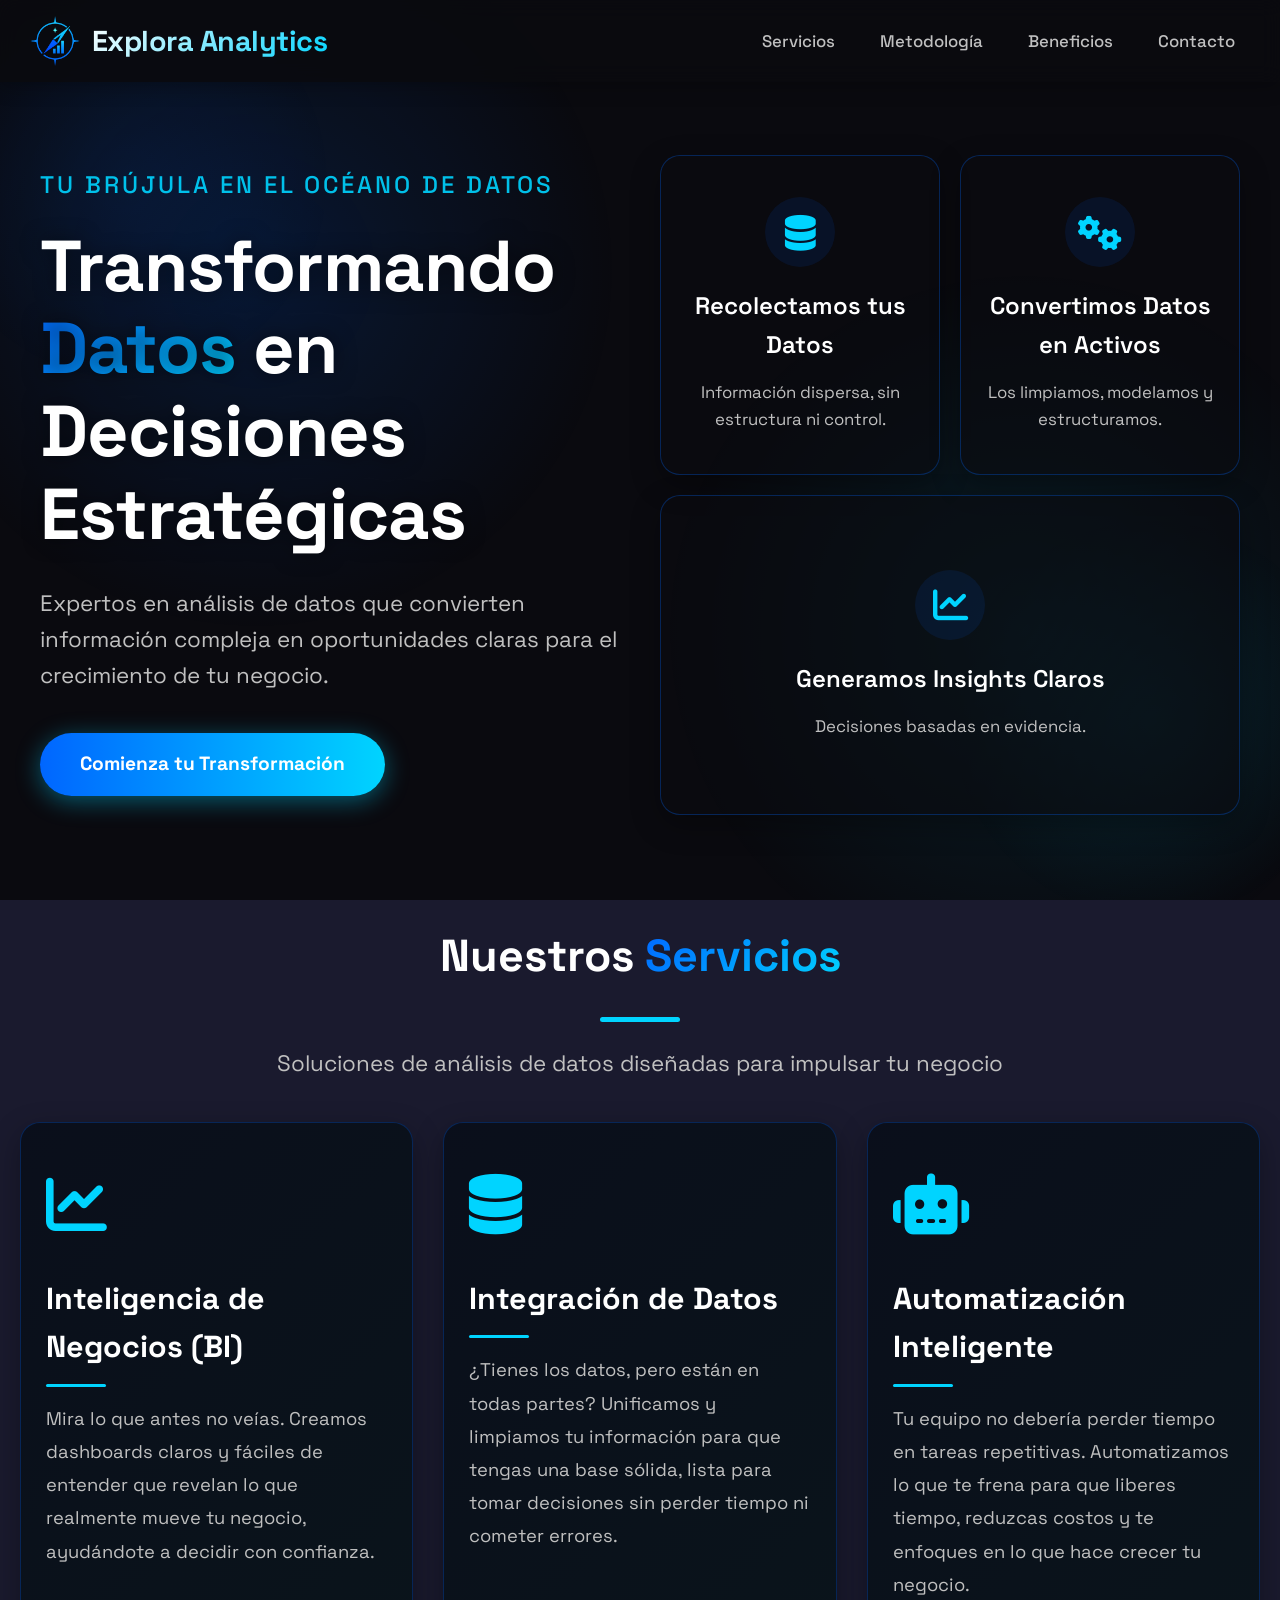
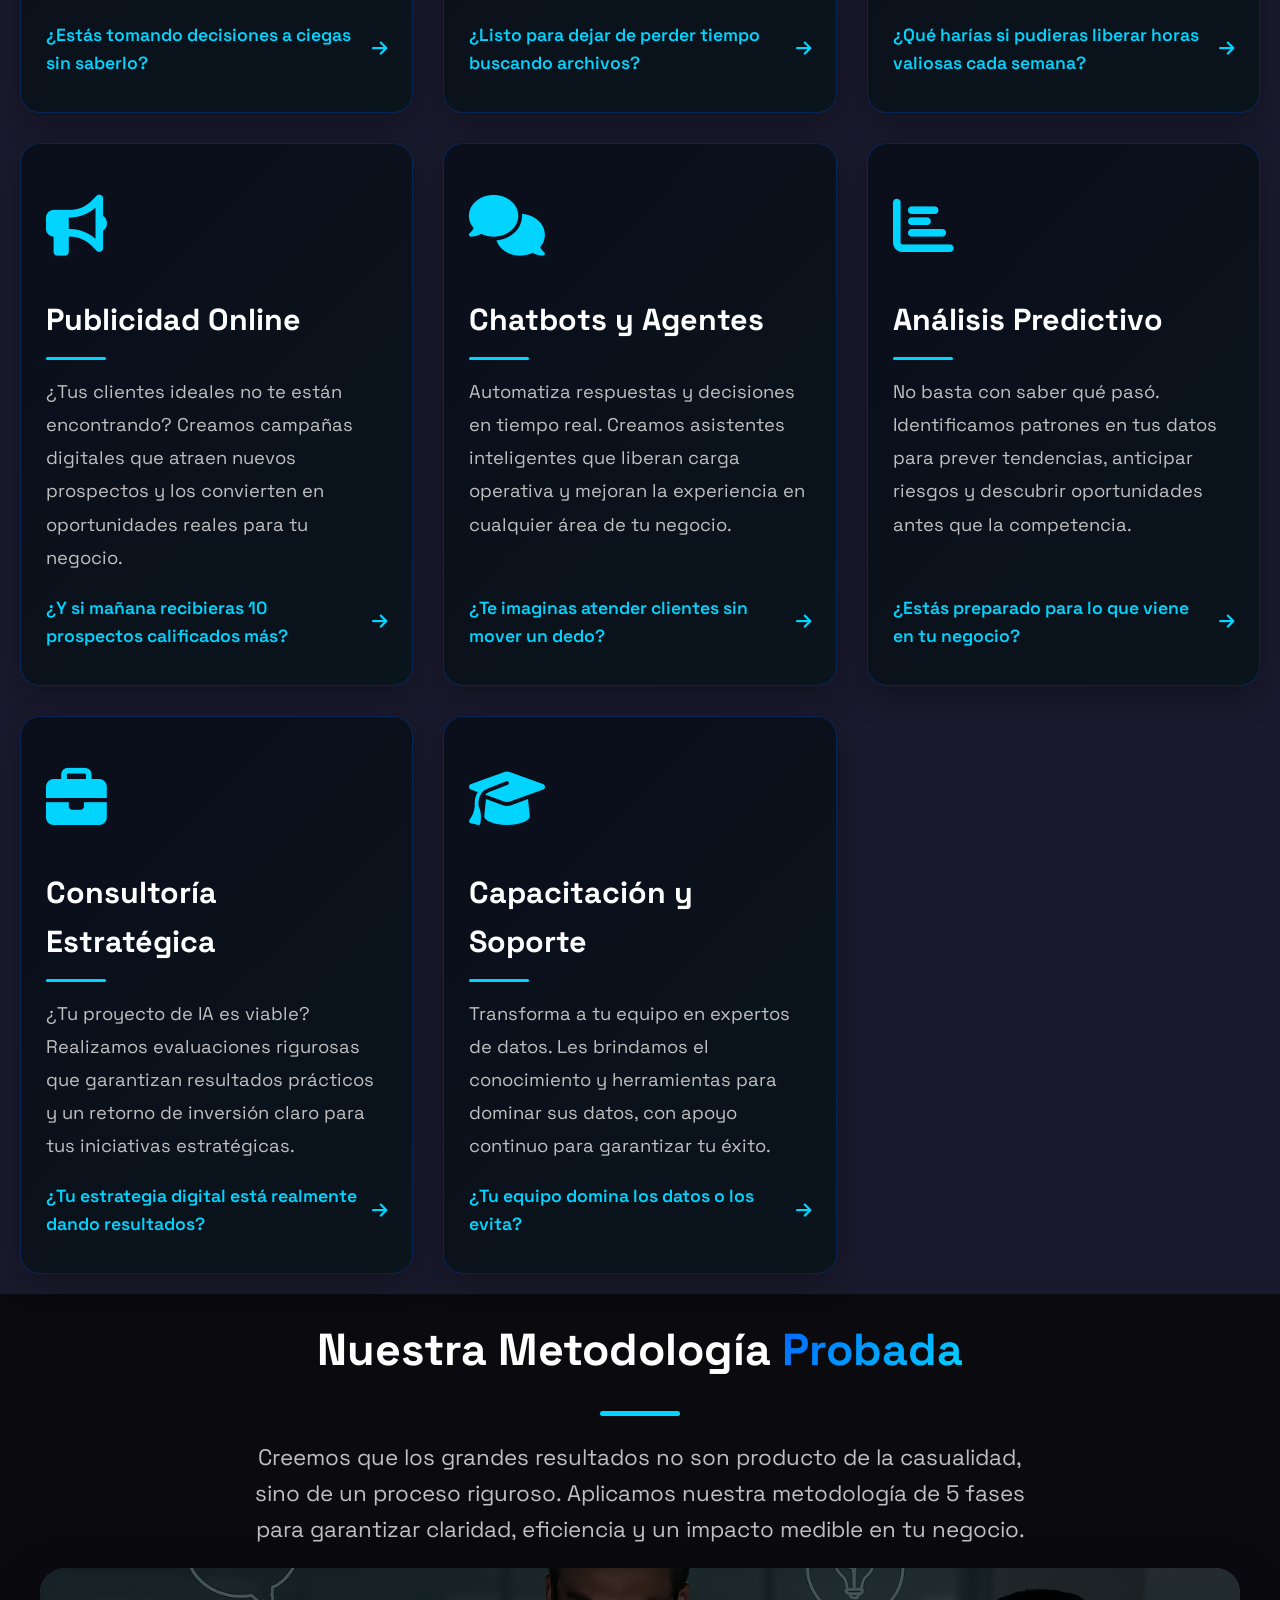
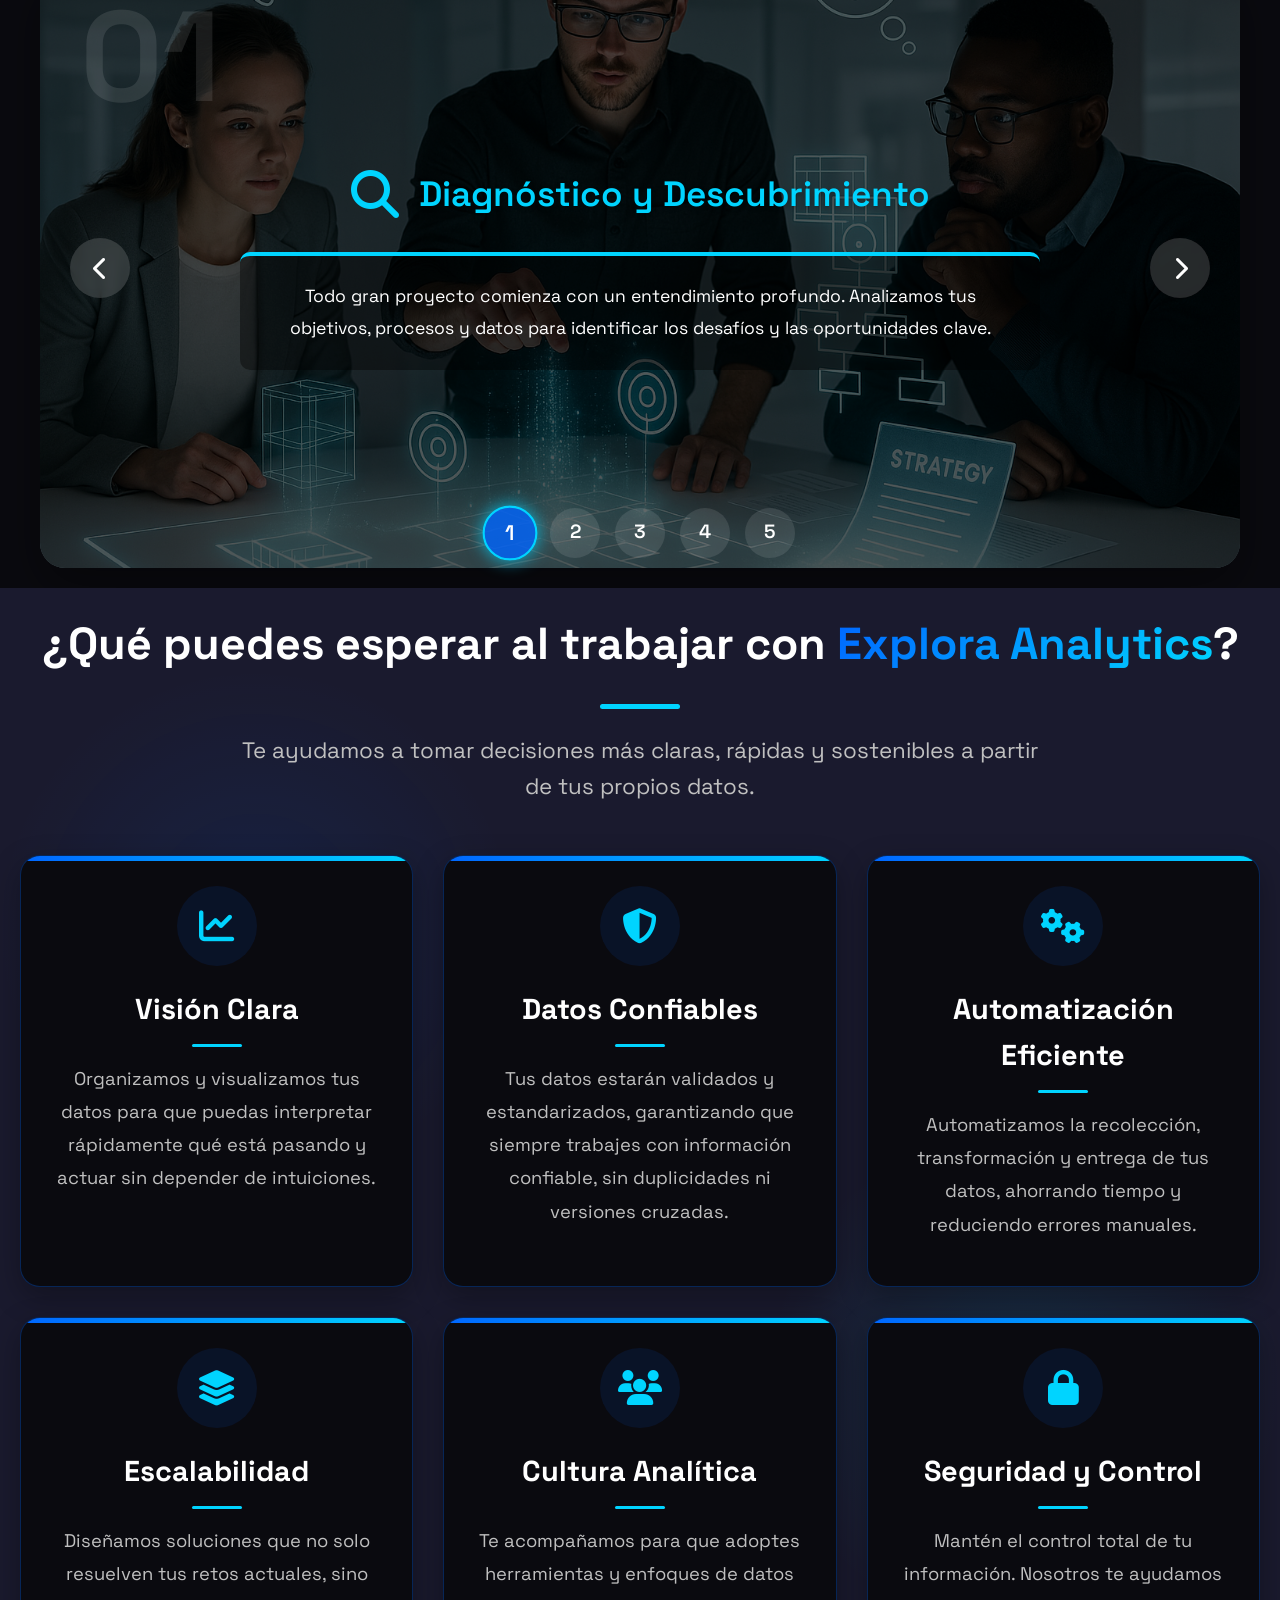
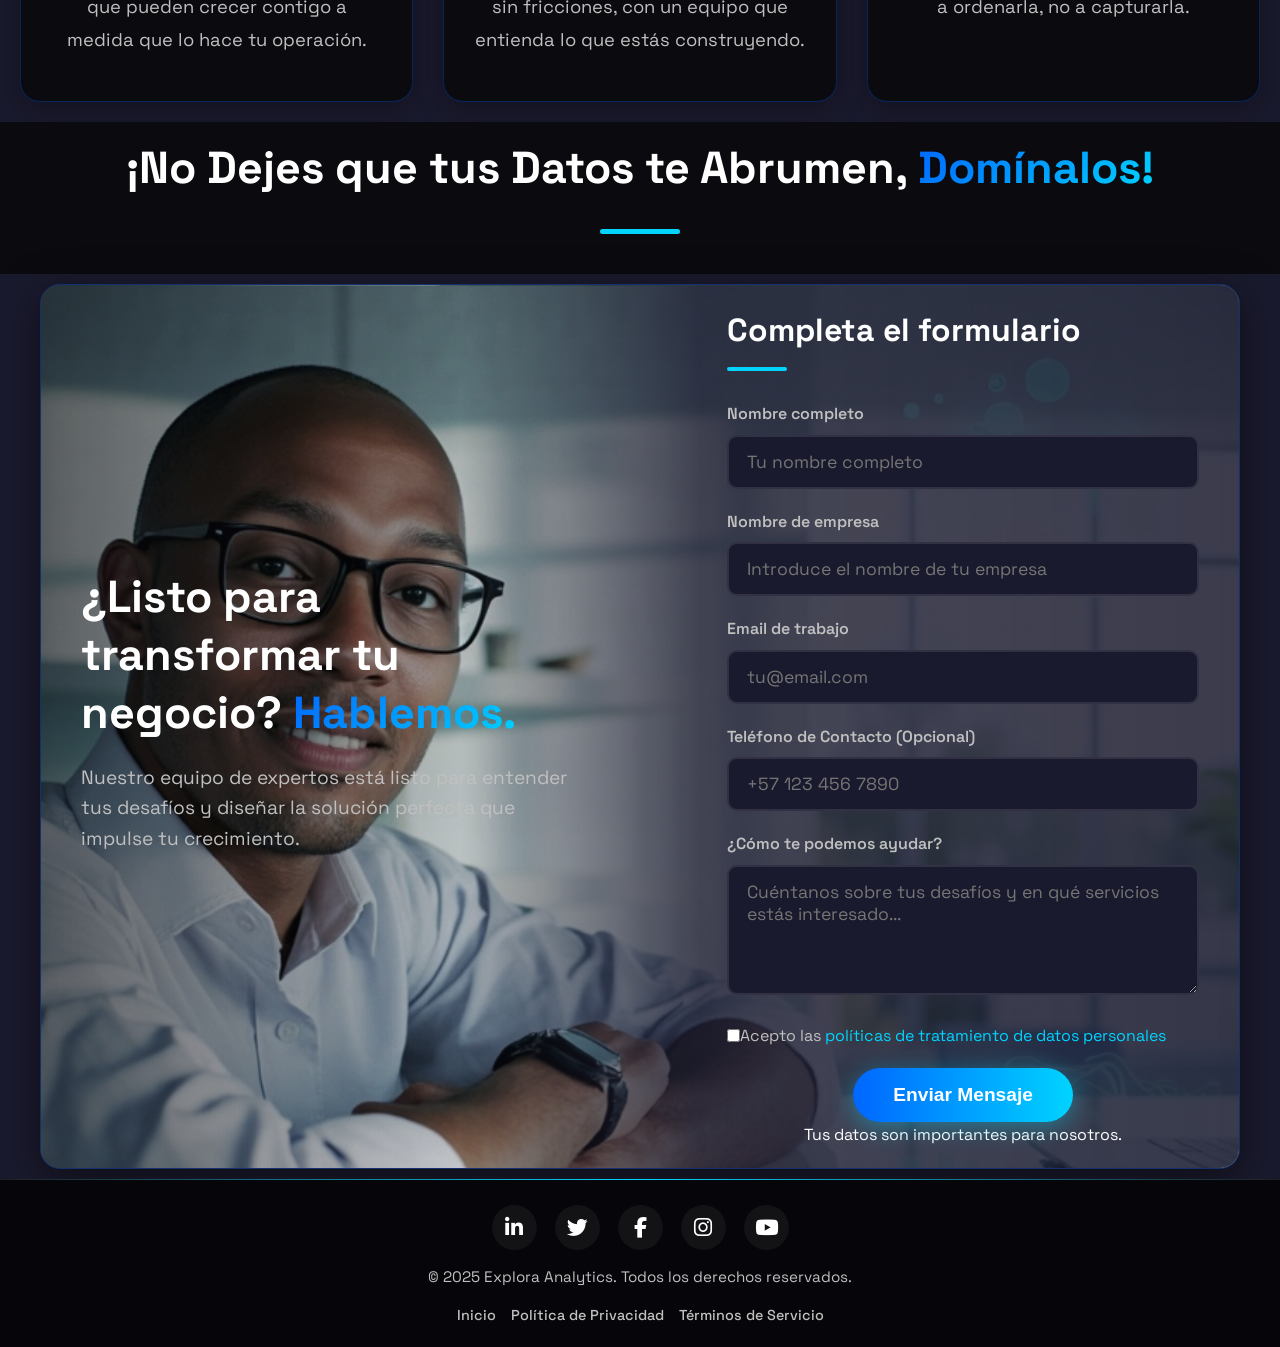
==== commit b3655854: "Add files via upload" ====
--- a/index.html
+++ b/index.html
@@ -1,2249 +1,2171 @@
-<!DOCTYPE html>
-<html lang="es">
-<head>
-    <meta charset="utf-8"/>
-    <meta content="width=device-width, initial-scale=1.0" name="viewport"/>
-    <title>Explora Analytics - Transformando Datos en Decisiones Estratégicas</title>
-    <meta name="description" content="Explora Analytics ofrece soluciones avanzadas de análisis de datos para impulsar la toma de decisiones estratégicas en tu negocio. Descubre cómo podemos ayudarte a transformar tus datos en información valiosa."/>
-    
-    <link rel="icon" href="/favicon.ico" sizes="any">
-    <link rel="icon" type="image/png" sizes="32x32" href="assets/images/logos/favicon-32x32.png">
-    <link rel="icon" type="image/png" sizes="16x16" href="assets/images/logos/favicon-16x16.png">
-    <link rel="apple-touch-icon" sizes="180x180" href="assets/images/logos/apple-touch-icon-180x180.png">
-    <link rel="mask-icon" href="assets/images/logos/safari-pinned-tab.svg" color="#0066ff">
-    <meta name="theme-color" content="#0066ff">
-    <link rel="manifest" href="assets/site.webmanifest">
-
-    
-
-    <link href="https://fonts.googleapis.com/css2?family=Space+Grotesk:wght@300;400;500;600;700&amp;display=swap" rel="stylesheet"/>
-    <link href="https://cdnjs.cloudflare.com/ajax/libs/font-awesome/6.4.0/css/all.min.css" rel="stylesheet"/>
-
-<style>
-    :root {
-        --primary-blue: #0066ff;
-        --accent-cyan: #00d4ff;
-        --dark-bg: #0a0a0f;
-        --dark-secondary: #1a1a2e;
-        --text-primary: #ffffff;
-        --text-secondary: #c0c0c0;
-        --transition: all 0.4s cubic-bezier(0.175, 0.885, 0.32, 1.275);
-    }
-
-    * {
-        margin: 0;
-        padding: 0;
-        box-sizing: border-box;
-    }
-
-    html {
-        scroll-behavior: smooth;
-    }
-
-    body {
-        font-family: 'Space Grotesk', sans-serif;
-        line-height: 1.6;
-        color: var(--text-primary);
-        overflow-x: hidden; /* Asegura que no haya scroll horizontal no deseado */
-        background: var(--dark-bg);
-        position: relative;
-    }
-
-    body::before {
-        content: "";
-        position: fixed;
-        top: 0;
-        left: 0;
-        width: 100%;
-        height: 100%;
-        background:
-            radial-gradient(circle at 10% 20%, rgba(0, 102, 255, 0.08) 0%, transparent 15%),
-            radial-gradient(circle at 90% 80%, rgba(0, 212, 255, 0.08) 0%, transparent 15%);
-        z-index: -1;
-        pointer-events: none;
-    }
-
-    /* Header */
-    .header {
-        background: rgba(10, 10, 15, 0.9);
-        color: var(--text-primary);
-        padding: 1rem 0;
-        position: fixed;
-        width: 100%;
-        top: 0;
-        z-index: 1000;
-        backdrop-filter: blur(10px);
-        box-shadow: 0 2px 20px rgba(0, 0, 0, 0.3);
-        transition: var(--transition);
-    }
-
-    .header.scrolled {
-        padding: 0.6rem 0;
-        box-shadow: 0 5px 25px rgba(0, 102, 255, 0.2);
-        background: rgba(10, 10, 15, 0.98);
-        border-bottom: 1px solid rgba(0, 212, 255, 0.3);
-    }
-
-    .nav-container {
-        max-width: 1400px;
-        margin: 0 auto;
-        display: flex;
-        justify-content: space-between;
-        align-items: center;
-        padding: 0 30px;
-    }
-
-    .logo {
-        display: flex;
-        align-items: center;
-        gap: 12px;
-        text-decoration: none;
-    }
-
-    .logo-icon {       
-        height: 50px;
-        width: auto;
-    }
-
-    .company-name {
-        font-size: 1.8rem;
-        font-weight: 700;
-        background: linear-gradient(135deg, var(--text-primary), var(--accent-cyan));
-        -webkit-background-clip: text;
-        -webkit-text-fill-color: transparent;
-        background-clip: text;
-        letter-spacing: -0.5px;
-    }
-
-    .nav-menu {
-        list-style: none;
-        display: flex;
-        gap: 15px;
-    }
-
-    .nav-menu li {
-        position: relative;
-    }
-
-    .nav-menu a {
-        color: var(--text-secondary);
-        text-decoration: none;
-        font-weight: 500;
-        padding: 8px 15px;
-        border-radius: 30px;
-        transition: var(--transition);
-        font-size: 1.05rem;
-    }
-
-    .nav-menu a:hover {
-        color: var(--accent-cyan);
-    }
-
-    .nav-menu a::after {
-        content: '';
-        position: absolute;
-        bottom: -5px;
-        left: 15px;
-        width: 0;
-        height: 2px;
-        background: var(--accent-cyan);
-        transition: width 0.3s ease;
-    }
-
-    .nav-menu a:hover::after {
-        width: calc(100% - 30px);
-    }
-
-    .menu-toggle {
-        display: none; /* Por defecto, oculto en desktop */
-        background: none;
-        border: none;
-        color: var(--text-primary);
-        font-size: 1.8rem;
-        cursor: pointer;
-    }
-
-    /* Hero Section */
-    .hero {
-        position: relative;
-        min-height: 100vh;
-        display: flex;
-        align-items: center;
-        justify-content: center;
-        color: var(--text-primary);
-        overflow: hidden;
-        padding: 85px 20px 15px;
-    }
-
-    .hero::before {
-        content: '';
-        position: absolute;
-        top: 0;
-        left: 0;
-        width: 100%;
-        height: 100%;
-        background:
-            radial-gradient(circle at 20% 30%, rgba(0, 102, 255, 0.15) 0%, transparent 30%),
-            radial-gradient(circle at 80% 70%, rgba(0, 212, 255, 0.1) 0%, transparent 30%);                    
-        z-index: 1;
-    }
-
-    .hero-content {
-        z-index: 3;
-        max-width: 1400px;
-        width: 100%;
-        padding: 20px;
-        display: flex;
-        align-items: center;
-        gap: 40px;
-        flex-wrap: wrap;
-    }
-    
-    .hero-text, .hero-visual {
-        flex: 1;
-        min-width: 300px;
-    }
-
-    .hero-text {
-        text-align: left;
-    }
-
-    .hero-tagline {
-        font-size: 1.5rem;
-        margin-bottom: 20px;
-        color: var(--accent-cyan);
-        font-weight: 500;
-        text-transform: uppercase;
-        letter-spacing: 3px;
-        opacity: 0.9;
-    }
-
-    .hero-title {
-        font-size: clamp(2.8rem, 6vw, 4.5rem);
-        margin-bottom: 30px;
-        line-height: 1.15;
-        font-weight: 700;
-        text-shadow: 0 0 20px rgba(0, 0, 0, 0.5);
-        letter-spacing: -1px;
-    }
-
-    .hero-title span {
-        background: linear-gradient(135deg, var(--primary-blue), var(--accent-cyan));
-        -webkit-background-clip: text;
-        -webkit-text-fill-color: transparent;
-        background-clip: text;
-    }
-
-    .hero-subtitle {
-        font-size: clamp(1.1rem, 2.5vw, 1.4rem);
-        max-width: 600px;
-        margin-bottom: 40px;
-        color: var(--text-secondary);
-        font-weight: 400;
-        line-height: 1.6;
-    }
-    
-    .hero-visual {
-        display: flex;
-        justify-content: center;
-        align-items: center;
-    }
-
-    .data-process {
-        display: flex;
-        justify-content: center;
-        align-items: center;
-        flex-wrap: wrap;
-        gap: 20px;
-        width: 100%;
-        max-width: 1000px;
-    }
-
-    .process-step {
-        flex: 1;
-        min-width: 250px;
-        max-width: 100%;
-        height: 320px;
-        background-color: transparent;
-        perspective: 1000px;
-        cursor: pointer;
-    }
-
-    .process-step-inner {
-        position: relative;
-        width: 100%;
-        height: 100%;
-        transition: transform 0.8s;
-        transform-style: preserve-3d;
-    }
-    
-    .process-step:hover .process-step-inner {
-        transform: rotateY(180deg);
-    }
-
-    .process-step-front, .process-step-back {
-        position: absolute;
-        width: 100%;
-        height: 100%;
-        -webkit-backface-visibility: hidden;
-        backface-visibility: hidden;
-        background: rgba(10, 10, 15, 0.6);
-        border-radius: 20px;
-        padding: 25px;
-        text-align: center;
-        border: 1px solid rgba(0, 102, 255, 0.3);
-        box-shadow: 0 10px 30px rgba(0, 0, 0, 0.3);
-        display: flex;
-        flex-direction: column;
-        justify-content: center;
-        align-items: center;
-    }
-
-    .process-step-back {
-        transform: rotateY(180deg);
-        background: rgba(0, 102, 255, 0.15);
-        border-color: var(--accent-cyan);
-        justify-content: center;
-    }
-
-    .step-icon {
-        width: 70px;
-        height: 70px;
-        margin: 0 auto 20px;
-        display: flex;
-        align-items: center;
-        justify-content: center;
-        font-size: 2.2rem;
-        color: var(--accent-cyan);
-        background: rgba(0, 102, 255, 0.1);
-        border-radius: 50%;
-        transition: var(--transition);
-    }
-
-    .step-title {
-        font-size: clamp(1.3rem, 3vw, 1.5rem);
-        margin-bottom: 15px;
-        color: var(--text-primary);
-        font-weight: 600;
-    }
-
-    .step-description {
-        font-size: clamp(0.95rem, 2vw, 1.05rem);
-        line-height: 1.6;
-        color: var(--text-secondary);
-    }
-    
-    .process-step-back .step-title {
-        color: var(--accent-cyan);
-    }
-
-
-    .process-arrow {
-        font-size: 2.5rem;
-        color: var(--primary-blue);
-        animation: pulse 2s infinite;
-        display: none;
-    }
-    
-    .cta-button {
-        display: inline-block;
-        padding: 16px 40px;
-        background: linear-gradient(90deg, var(--primary-blue), var(--accent-cyan));
-        color: var(--text-primary);
-        text-decoration: none;
-        border-radius: 50px;
-        font-size: clamp(1.1rem, 2vw, 1.2rem);
-        font-weight: bold;
-        transition: var(--transition), letter-spacing 0.3s ease;
-        box-shadow: 0 5px 25px rgba(0, 212, 255, 0.4);
-        border: none;
-        cursor: pointer;
-        position: relative;
-        overflow: hidden;
-        z-index: 1;
-    }
-    
-    .cta-button::before {
-        content: '';
-        position: absolute;
-        top: 0;
-        left: 0;
-        width: 100%;
-        height: 100%;
-        background: linear-gradient(90deg, var(--accent-cyan), var(--primary-blue));
-        opacity: 0;
-        transition: opacity 0.4s ease;
-        z-index: -1;
-    }
-    
-    .cta-button:hover {
-        transform: translateY(-5px) scale(1.02);
-        box-shadow: 0 10px 30px rgba(0, 212, 255, 0.6);
-        letter-spacing: 0.5px;
-    }
-    
-    .cta-button:hover::before {
-        opacity: 1;
-    }
-
-    @keyframes pulse {
-        0% { opacity: 0.5; transform: scale(1); }
-        50% { opacity: 1; transform: scale(1.1); }
-        100% { opacity: 0.5; transform: scale(1); }
-    }
-
-    /* Sections General Styling */
-    section {
-        padding: 20px 20px;
-        position: relative;
-    }
-
-    .section-container {
-        max-width: 1400px;
-        margin: 0 auto;
-        text-align: center;
-    }
-
-    .section-title {
-        font-size: clamp(2rem, 5vw, 2.8rem);
-        margin-bottom: clamp(40px, 5vw, 70px);
-        position: relative;
-        display: inline-block;
-    }
-
-    .section-title::after {
-        content: '';
-        display: block;
-        width: 80px;
-        height: 5px;
-        background: var(--accent-cyan);
-        margin: 25px auto 0;
-        border-radius: 3px;
-        transition: width 0.5s ease, margin 0.3s ease;
-    }
-
-    .section-title:hover::after {
-        width: 150px;
-    }
-
-    .section-title span {
-        background: linear-gradient(135deg, var(--primary-blue), var(--accent-cyan));
-        -webkit-background-clip: text;
-        -webkit-text-fill-color: transparent;
-        background-clip: text;
-    }
-
-    .section-subtitle {
-        font-size: clamp(1.1rem, 2.5vw, 1.4rem);
-        max-width: 800px;
-        margin: -40px auto 20px;
-        color: var(--text-secondary);
-        font-weight: 400;
-    }
-
-    /* Services Section */
-    .services {
-        background: var(--dark-secondary);
-    }
-
-    .service-cards {
-        display: grid;
-        grid-template-columns: repeat(auto-fit, minmax(300px, 1fr));
-        gap: 30px;
-        margin-top: 40px;
-    }
-
-    .service-card {
-        background: var(--dark-bg);
-        padding: 35px 25px;
-        border-radius: 20px;
-        box-shadow: 0 10px 30px rgba(0, 0, 0, 0.3);
-        border: 1px solid rgba(0, 102, 255, 0.3);
-        transition: var(--transition);
-        position: relative;
-        overflow: hidden;
-        z-index: 1;
-        opacity: 0;
-        transform: translateY(30px);
-        text-align: left;
-        display: flex;
-        flex-direction: column;
-    }
-
-    .service-card .service-link {
-        margin-top: auto;
-    }
-    
-    .service-card.animated {
-        opacity: 1;
-        transform: translateY(0);
-    }
-
-    .service-card::before {
-        content: '';
-        position: absolute;
-        top: 0;
-        left: 0;
-        width: 100%;
-        height: 100%;
-        background: linear-gradient(135deg, var(--primary-blue), var(--accent-cyan));
-        opacity: 0.05;
-        z-index: -1;
-        transition: opacity 0.4s ease;
-    }
-
-    .service-card:hover {
-        transform: translateY(-15px);
-        box-shadow: 0 15px 40px rgba(0, 102, 255, 0.4);
-        border-color: var(--accent-cyan);
-    }
-
-    .service-card:hover::before {
-        opacity: 0.1;
-    }
-
-    .service-icon {
-        font-size: clamp(3rem, 5vw, 3.8rem);
-        margin-bottom: 20px;
-        color: var(--accent-cyan);
-        transition: var(--transition);
-    }
-
-    .service-card:hover .service-icon {
-        transform: scale(1.1);
-        color: var(--text-primary);
-    }
-
-    .service-card h3 {
-        font-size: clamp(1.6rem, 3vw, 1.9rem);
-        margin-bottom: 15px;
-        color: var(--text-primary);
-        position: relative;
-        padding-bottom: 15px;
-    }
-
-    .service-card h3::after {
-        content: '';
-        position: absolute;
-        bottom: 0;
-        left: 0;
-        width: 60px;
-        height: 3px;
-        background: var(--accent-cyan);
-        border-radius: 2px;
-    }
-
-    .service-card p {
-        font-size: clamp(1rem, 2vw, 1.15rem);
-        line-height: 1.8;
-        color: var(--text-secondary);
-        margin-bottom: 20px;
-    }
-
-    .service-link {
-        display: inline-flex;
-        align-items: center;
-        color: var(--accent-cyan);
-        text-decoration: none;
-        font-weight: 600;
-        font-size: clamp(1rem, 2vw, 1.1rem);
-        transition: var(--transition);
-    }
-
-    .service-link i {
-        margin-left: 8px;
-        transition: transform 0.3s ease;
-    }
-
-    .service-link:hover {
-        color: var(--primary-blue);
-    }
-
-    .service-link:hover i {
-        transform: translateX(5px);
-    }
-
-    /* Methodology Section */
-    .methodology {
-        background: var(--dark-bg);
-        padding: 20px 20px;
-    }
-
-    .methodology-slider {
-        max-width: 1200px;
-        margin: 0 auto;
-        position: relative;
-        border-radius: 25px;
-        overflow: hidden;
-        box-shadow: 0 20px 50px rgba(0, 0, 0, 0.4);
-        height: auto; /* Altura automática para adaptarse al contenido */
-        aspect-ratio: 16/9; /* Mantener relación de aspecto (ajustar según necesidad) */
-    }
-
-    .carousel-slide {
-        position: absolute;
-        top: 0;
-        left: 0;
-        width: 100%;
-        height: 100%; /* Corregido: de 115% a 100% para evitar desbordamientos */
-        opacity: 0;
-        transition: opacity 1s ease-in-out;
-        background-size: cover;
-        background-position: center;
-    }
-
-    .carousel-slide.active {
-        opacity: 1;
-    }
-
-    .slide-overlay {
-        position: absolute;
-        top: 0;
-        left: 0;
-        width: 100%;
-        height: 100%;
-        background: rgba(0, 0, 0, 0.65);
-        display: flex;
-        flex-direction: column;
-        justify-content: center;
-        align-items: center;
-        padding: 40px;
-    }
-
-    .slide-content {
-        max-width: 900px;
-        width: 90%;
-        position: relative;
-        z-index: 10;
-        text-align: center;
-        padding: 0 20px;
-    }
-
-    .phase-number {
-        position: absolute;
-        top: 25px;
-        left: 40px;
-        font-size: clamp(5rem, 10vw, 8rem);
-        font-weight: 700;
-        color: rgba(255, 255, 255, 0.1);
-        z-index: 5;
-        transition: var(--transition);
-        line-height: 1;
-    }
-
-    .method-header {
-        display: flex;
-        align-items: center;
-        justify-content: center;
-        gap: 20px;
-        margin-bottom: 30px;
-    }
-
-    .method-icon {
-        font-size: clamp(2.5rem, 4vw, 3rem);
-        color: var(--accent-cyan);
-        position: relative;
-        z-index: 2;
-    }
-
-    .slide-title {
-        font-size: clamp(1.8rem, 3vw, 2.2rem);
-        margin-bottom: 0;
-        color: var(--accent-cyan);
-        font-weight: 600;
-        text-shadow: 0 2px 4px rgba(0,0,0,0.3);
-    }
-
-    .slide-text {
-        font-size: clamp(1rem, 2vw, 1.1rem);
-        line-height: 1.8;
-        background: rgba(0, 0, 0, 0.4);
-        padding: 25px;
-        border-radius: 10px;
-        border-top: 4px solid var(--accent-cyan);
-        text-align: center;
-        max-width: 800px;
-        margin: 0 auto;
-    }
-
-    .carousel-controls {
-        position: absolute;
-        bottom: 30px;
-        left: 50%;
-        transform: translateX(-50%);
-        display: flex;
-        gap: 15px;
-        z-index: 20;
-    }
-
-    .phase-indicator {
-        width: 50px;
-        height: 50px;
-        border-radius: 50%;
-        background: rgba(255, 255, 255, 0.1);
-        display: flex;
-        align-items: center;
-        justify-content: center;
-        cursor: pointer;
-        transition: all 0.3s ease;
-        border: 2px solid transparent;
-        font-weight: 600;
-        font-size: 1.2rem;
-    }
-
-    .phase-indicator.active {
-        background: rgba(0, 102, 255, 0.8);
-        transform: scale(1.1);
-        border-color: var(--accent-cyan);
-        box-shadow: 0 0 15px rgba(0, 212, 255, 0.8);
-    }
-
-    .nav-btn {
-        position: absolute;
-        top: 50%;
-        transform: translateY(-50%);
-        background: rgba(255, 255, 255, 0.15);
-        border: none;
-        color: white;
-        width: 60px;
-        height: 60px;
-        border-radius: 50%;
-        font-size: 1.5rem;
-        cursor: pointer;
-        z-index: 20;
-        transition: var(--transition);
-        backdrop-filter: blur(5px);
-        display: flex;
-        align-items: center;
-        justify-content: center;
-    }
-
-    .nav-btn:hover {
-        background: rgba(0, 102, 255, 0.8);
-        transform: translateY(-50%) scale(1.1);
-    }
-
-    .prev-btn {
-        left: 30px;
-    }
-
-    .next-btn {
-        right: 30px;
-    }
-
-    /* Benefits Section */
-    .benefits {
-        background: var(--dark-secondary);
-        padding: 20px 20px;
-        position: relative;
-        overflow: hidden;
-    }
-
-    .benefits::before {
-        content: '';
-        position: absolute;
-        top: 0;
-        left: 0;
-        width: 100%;
-        height: 100%;
-        background:
-            radial-gradient(circle at 20% 30%, rgba(0, 102, 255, 0.1) 0%, transparent 20%),
-            radial-gradient(circle at 80% 70%, rgba(0, 212, 255, 0.1) 0%, transparent 20%);
-        z-index: 1;
-    }
-
-    .benefits .section-container {
-        position: relative;
-        z-index: 2;
-    }
-
-    .benefits-grid {
-        display: grid;
-        grid-template-columns: repeat(auto-fit, minmax(300px, 1fr));
-        gap: 30px;
-        margin-top: 50px;
-    }
-
-    .benefit-card {
-        background: var(--dark-bg);
-        border-radius: 20px;
-        padding: 30px;
-        text-align: center;
-        position: relative;
-        overflow: hidden;
-        border: 1px solid rgba(0, 102, 255, 0.3);
-        box-shadow: 0 10px 30px rgba(0, 0, 0, 0.3);
-        transition: var(--transition);
-    }
-
-    .benefit-card:hover {
-        transform: translateY(-15px);
-        box-shadow: 0 15px 40px rgba(0, 102, 255, 0.4);
-        border-color: var(--accent-cyan);
-    }
-
-    .benefit-card::before {
-        content: '';
-        position: absolute;
-        top: 0;
-        left: 0;
-        width: 100%;
-        height: 5px;
-        background: linear-gradient(90deg, var(--primary-blue), var(--accent-cyan));
-        z-index: 2;
-    }
-
-    .benefit-icon {
-        width: 80px;
-        height: 80px;
-        margin: 0 auto 20px;
-        display: flex;
-        align-items: center;
-        justify-content: center;
-        font-size: 2.2rem;
-        color: var(--accent-cyan);
-        background: rgba(0, 102, 255, 0.1);
-        border-radius: 50%;
-        transition: var(--transition);
-    }
-
-    .benefit-card:hover .benefit-icon {
-        transform: scale(1.1);
-        background: rgba(0, 212, 255, 0.2);
-        color: var(--text-primary);
-    }
-
-    .benefit-card h3 {
-        font-size: clamp(1.5rem, 3vw, 1.8rem);
-        margin-bottom: 15px;
-        color: var(--text-primary);
-        position: relative;
-        padding-bottom: 15px;
-    }
-
-    .benefit-card h3::after {
-        content: '';
-        position: absolute;
-        bottom: 0;
-        left: 50%;
-        transform: translateX(-50%);
-        width: 50px;
-        height: 3px;
-        background: var(--accent-cyan);
-        border-radius: 2px;
-    }
-
-    .benefit-card p {
-        font-size: clamp(1rem, 2vw, 1.15rem);
-        line-height: 1.8;
-        color: var(--text-secondary);
-        margin-bottom: 15px;
-    }
-
-    /* Call to Action Section */
-    .call-to-action {
-        background: var(--dark-bg);
-        padding: 10px 10px;
-        text-align: center;
-    }
-
-    .call-to-action .section-title {
-        margin-bottom: 30px;
-    }
-
-    .cta-container {
-        max-width: 700px;
-        margin: 0 auto;
-        background: rgba(0, 0, 0, 0.2);
-        padding: 40px;
-        border-radius: 20px;
-        border: 1px solid rgba(0, 102, 255, 0.3);
-        position: relative;
-        overflow: hidden;
-    }
-
-    .cta-container::before {
-        content: '';
-        position: absolute;
-        top: 0;
-        left: 0;
-        width: 100%;
-        height: 100%;
-        background: linear-gradient(135deg, rgba(0, 102, 255, 0.1), rgba(0, 212, 255, 0.05));
-        z-index: -1;
-    }
-
-    .cta-text {
-        font-size: clamp(1.1rem, 2.5vw, 1.4rem);
-        margin-bottom: 30px;
-        color: var(--text-secondary);
-        line-height: 1.8;
-    }
-
-    /* Contact Section */
-    .contact {
-        background: var(--dark-secondary);
-        padding: 10px 10px;
-    }
-
-    .contact-container {
-        display: flex;
-        flex-wrap: wrap;
-        max-width: 1200px;
-        margin: 0 auto;
-        border-radius: 20px;
-        overflow: hidden;
-        border: 1px solid rgba(0, 102, 255, 0.3);
-        box-shadow: 0 10px 40px rgba(0, 0, 0, 0.5); 
-        position: relative;
-    }
-    
-    .contact-container::before {
-        content: '';
-        position: absolute;
-        top: 0; left: 0;
-        width: 100%; height: 115%;
-        background: 
-            linear-gradient(to right, 
-                rgba(10, 10, 15, 0.6) 0%,       /* Cambiado de 0.9 a 0.5 */
-                rgba(10, 10, 15, 0.20) 35%,     /* Cambiado de 0.85 a 0.4 */
-                rgba(26, 26, 46, 0.8) 55%,      /* Cambiado de 0.8 a 0.3 */
-                rgba(26, 26, 46, 0.85) 100%     /* Cambiado de 0.85 a 0.4 */
-            ),
-            url('assets/images/gallery/contact.png') center center/cover;
-        z-index: 1;
-    }
-
-    .contact-intro, .contact-form-wrapper {
-        position: relative;
-        z-index: 2;
-    }
-    
-    .contact-intro {
-        flex: 1.2;
-        min-width: 320px;
-        padding: 40px 40px;
-        display: flex;
-        flex-direction: column;
-        justify-content: center;
-        text-align: left;
-        background-color: transparent;
-    }
-
-    .contact-intro h2 {
-        font-size: clamp(2rem, 4vw, 2.8rem);
-        margin-bottom: 20px;
-        line-height: 1.3;
-        font-weight: 700;
-        color: var(--text-primary);
-        max-width: 500px;
-    }
-    
-    .contact-intro h2 span {
-         background: linear-gradient(135deg, var(--primary-blue), var(--accent-cyan));
-        -webkit-background-clip: text;
-        -webkit-text-fill-color: transparent;
-        background-clip: text;
-    }
-
-    .contact-intro p {
-        font-size: clamp(1rem, 2.5vw, 1.2rem);
-        color: var(--text-secondary);
-        max-width: 500px;
-        margin-bottom: 30px;
-    }
-
-    .contact-form-wrapper {
-        flex: 1;
-        min-width: 320px;
-        padding: 20px 40px;
-        background: transparent;
-    }
-
-    .contact-form-wrapper h3 {
-        font-size: clamp(1.6rem, 3vw, 2rem);
-        margin-bottom: 30px;
-        text-align: left;
-        color: var(--text-primary);
-        position: relative;
-        padding-bottom: 15px;
-    }
-    
-    .contact-form-wrapper h3::after {
-        content: '';
-        position: absolute;
-        bottom: 0;
-        left: 0;
-        width: 60px;
-        height: 4px;
-        background: var(--accent-cyan);
-        border-radius: 2px;
-    }
-
-    .form-group {
-        margin-bottom: 20px;
-        text-align: left;
-    }
-
-    .form-group label {
-        display: block;
-        margin-bottom: 8px;
-        font-weight: 600;
-        color: var(--text-secondary);
-        font-size: clamp(0.9rem, 2vw, 1rem);
-    }
-
-    .form-group input,
-    .form-group textarea {
-        width: 100%;
-        padding: 14px 18px;
-        border: 2px solid rgba(255, 255, 255, 0.1);
-        border-radius: 10px;
-        background: var(--dark-secondary);
-        color: var(--text-primary);
-        font-size: clamp(0.95rem, 2vw, 1.1rem);
-        transition: var(--transition);
-        font-family: 'Space Grotesk', sans-serif;
-    }
-
-    .form-group input[type="checkbox"] {
-        width: auto;
-        margin-right: 10px;
-        vertical-align: middle;
-    }
-    .form-group input:focus,
-    .form-group textarea:focus {
-        outline: none;
-        border-color: var(--accent-cyan);
-        box-shadow: 0 0 15px rgba(0, 212, 255, 0.3);
-    }
-
-    .form-group textarea {
-        resize: vertical;
-        min-height: 130px;
-    }
-
-    .checkbox-group {
-        display: flex;
-        align-items: center;
-        margin-bottom: 20px;
-    }
-
-    .checkbox-group label {
-        margin-bottom: 0;
-        cursor: pointer;
-        color: var(--text-secondary);
-        font-size: clamp(0.9rem, 2vw, 1rem);
-    }
-    .checkbox-group label a {
-        color: var(--accent-cyan);
-        text-decoration: none;
-        transition: color 0.3s ease;
-    }
-    .checkbox-group label a:hover {
-        color: var(--primary-blue);
-    }
-
-    .submit-button {
-        width: 100%;
-        padding: 16px;
-        background: linear-gradient(90deg, var(--primary-blue), var(--accent-cyan));
-        color: var(--text-primary);
-        border: none;
-        border-radius: 10px;
-        font-size: clamp(1.1rem, 2vw, 1.2rem);
-        font-weight: bold;
-        cursor: pointer;
-        transition: var(--transition);
-        box-shadow: 0 5px 25px rgba(0, 212, 255, 0.4);
-        font-family: 'Space Grotesk', sans-serif;
-        margin-top: 10px;
-    }
-
-    .submit-button:hover {
-        transform: translateY(-5px);
-        box-shadow: 0 10px 30px rgba(0, 212, 255, 0.6);
-    }
-
-    /* --- INICIO: SECCIÓN DE FOOTER --- */
-    .footer {
-        background: #06060a;
-        color: var(--text-primary);
-        padding: 25px 20px 20px;
-        text-align: center;
-        border-top: 1px solid rgba(255, 255, 255, 0.1);
-        display: flex;
-        flex-direction: column;
-        align-items: center;
-        justify-content: center;
-        position: relative;
-    }
-    
-    .footer::before {
-        content: '';
-        position: absolute;
-        top: -1px;
-        left: 0;
-        width: 100%;
-        height: 1px;
-        background: linear-gradient(90deg, transparent, var(--accent-cyan), transparent);
-        z-index: 1;
-    }
-
-    .footer .social-links {
-        display: flex;
-        justify-content: center;
-        gap: 18px;
-        margin: 0 0 15px 0;
-        padding: 0;
-        list-style: none;
-    }
-
-    .footer .social-links a {
-        display: flex;
-        align-items: center;
-        justify-content: center;
-        width: 45px;
-        height: 45px;
-        border-radius: 50%;
-        background: rgba(255, 255, 255, 0.05);
-        color: var(--text-primary);
-        font-size: 1.3rem;
-        text-decoration: none;
-        transition: var(--transition);
-    }
-
-    .footer .social-links a:hover {
-        background: var(--accent-cyan);
-        color: var(--dark-bg);
-        transform: translateY(-5px);
-    }
-
-    .footer .copyright {
-        color: var(--text-secondary);
-        font-size: clamp(0.85rem, 2vw, 0.95rem);
-        margin-top: 0;
-        margin-bottom: 15px;
-    }
-    
-    .footer-menu {
-        display: flex;
-        flex-wrap: wrap;
-        justify-content: center;
-        gap: 10px 15px;
-        padding: 0;
-        list-style: none;
-    }
-
-    .footer-menu a {
-        color: var(--text-secondary);
-        text-decoration: none;
-        font-size: 0.9rem;
-        font-weight: 500;
-        transition: color 0.3s ease;
-    }
-
-    .footer-menu a:hover {
-        color: var(--accent-cyan);
-        text-decoration: underline;
-    }
-    /* --- FIN: SECCIÓN DE FOOTER --- */
-
-
-    /* Responsive Design */
-    @media (max-width: 1200px) {
-        .nav-container {
-            padding: 0 20px;
-        }
-        .methodology-slider {
-            max-width: 1000px;
-        }
-    }
-
-    @media (max-width: 900px) {
-        .methodology-slider {
-            height: 500px;
-        }
-        .slide-content {
-            padding: 0 15px;
-        }
-        .phase-number {
-            font-size: 5rem;
-            top: 20px;
-            left: 20px;
-        }
-        .nav-btn {
-            width: 50px;
-            height: 50px;
-            font-size: 1.2rem;
-        }
-        .prev-btn {
-            left: 10px;
-        }
-        .next-btn {
-            right: 10px;
-        }
-        .phase-indicator {
-            width: 40px;
-            height: 40px;
-            font-size: 1rem;
-        }
-    }
-
-    @media (max-width: 768px) {
-        .menu-toggle {
-            display: block; /* Ahora se muestra en móviles */
-        }
-        .nav-menu {
-            position: fixed;
-            top: 70px;
-            left: 0;
-            width: 100%;
-            background: rgba(10, 10, 15, 0.98);
-            backdrop-filter: blur(10px);
-            flex-direction: column;
-            align-items: center;
-            padding: 20px 0;
-            clip-path: polygon(0 0, 100% 0, 100% 0, 0 0);
-            transition: clip-path 0.5s ease;
-        }
-        .nav-menu.active {
-            clip-path: polygon(0 0, 100% 0, 100% 100%, 0 100%);
-        }
-        .nav-menu li {
-            margin: 12px 0;
-        }
-        .hero {
-            padding: 70px 20px 20px;
-            min-height: auto;
-        }
-        .hero-title {
-            font-size: 2.5rem;
-        }
-        .hero-subtitle {
-            font-size: 1.1rem;
-        }
-        .section-title {
-            font-size: 2rem;
-        }
-        .section-subtitle {
-            font-size: 1.1rem;
-            margin: -30px auto 40px;
-        }
-        .process-step {
-            min-width: 100%;
-            margin-bottom: 20px;
-        }
-        .process-arrow {
-            display: block;
-            transform: rotate(90deg);
-            padding: 10px 0;
-        }
-        .contact-intro {
-            min-height: 350px;
-            text-align: center;
-            padding: 50px 25px;
-        }
-        .contact-intro h2, .contact-intro p {
-            margin-left: auto;
-            margin-right: auto;
-        }
-        .contact-form-wrapper {
-            padding: 40px 25px;
-        }
-        .methodology-slider {
-            height: 550px;
-        }
-        .contact-container::before {
-             background: 
-                linear-gradient(to top, 
-                    rgba(10, 10, 15, 0.95) 0%,
-                    rgba(10, 10, 15, 0.9) 40%,
-                    rgba(26, 26, 46, 0.85) 65%,
-                    rgba(26, 26, 46, 0.8) 100%
-                ),
-                url('https://images.unsplash.com/photo-1554774853-719586f82d77?q=80&w=2070&auto=format&fit=crop') center center/cover;
-        }
-        /* Ajustes de padding para evitar "zoom" y desbordamiento en móviles */
-        .nav-container, .hero-content, section.section-container {
-            padding-left: 15px;
-            padding-right: 15px;
-        }
-        .hero-content { /* Ajuste específico para el contenido del hero */
-            gap: 20px; /* Reducir gap en móviles */
-        }
-    }
-
-    @media (max-width: 480px) {
-        .hero-title {
-            font-size: 2.1rem;
-        }
-        .hero-tagline {
-            font-size: 1.1rem;
-        }
-        .section-title {
-            font-size: 1.8rem;
-        }
-        .service-card, .cta-container {
-            padding: 25px;
-        }
-        
-        .footer .social-links a {
-            width: 40px;
-            height: 40px;
-            font-size: 1.2rem;
-        }
-        .methodology-slider {
-            height: 600px;
-        }
-        .method-header {
-            flex-direction: column;
-            gap: 10px;
-        }
-        .phase-number {
-            font-size: 4rem;
-            top: 15px;
-            left: 15px;
-        }
-        /* Ajustes de padding adicionales para dispositivos muy pequeños */
-        .nav-container, .hero-content, section.section-container {
-            padding-left: 10px;
-            padding-right: 10px;
-        }
-    }
-
-    /* Animations */
-    .fade-in {
-        opacity: 0;
-        transform: translateY(30px);
-        transition: opacity 0.8s ease-out, transform 0.8s ease-out;
-    }
-
-    .fade-in.animated {
-        opacity: 1;
-        transform: translateY(0);
-    }
-    
-    /* Success Message */
-    .success-message {
-        text-align: center;
-        padding: 25px;
-        background: var(--dark-secondary);
-        border-radius: 15px;
-        margin-bottom: 25px;
-        animation: fadeIn 0.5s ease-out;
-        border: 1px solid var(--accent-cyan);
-    }
-    
-    @keyframes fadeIn {
-        from { opacity: 0; transform: translateY(-20px); }
-        to { opacity: 1; transform: translateY(0); }
-    }
-    
-    /* --- ESTILOS MODAL Y CTA (MEJORADOS) --- */
-    .modal {
-        display: none;
-        position: fixed;
-        z-index: 10000;
-        top: 0;
-        left: 0;
-        width: 100vw;
-        height: 100vh;
-        background: rgba(0,0,0,0.9);
-        justify-content: center;
-        align-items: center; /* Centra el modal verticalmente */
-        padding: 20px;
-        overflow-y: auto; /* Permite scroll si el contenido es muy grande */
-    }
-
-    .modal-content {
-        position: relative;
-        width: 100%;
-        max-width: 900px;
-        background: #0a0a0f;
-        border-radius: 20px;
-        box-shadow: 0 0 30px rgba(0,0,0,0.6);
-        border: 1px solid rgba(0, 102, 255, 0.1);
-        transition: border-color 0.4s ease, box-shadow 0.4s ease;
-        overflow: hidden;
-        display: flex;
-        flex-direction: column;
-        max-height: 90vh; /* Permite que el modal se adapte a la altura */
-    }
-
-    .modal-content.active-border {
-        border-color: var(--accent-cyan);
-        box-shadow: 0 0 40px rgba(0, 212, 255, 0.6);
-    }
-
-    .modal-video-container {
-        max-height: 50vh;
-        width: 100%;
-        background: #000;
-        position: relative;
-        padding-top: 56.25%; /* 16:9 Aspect Ratio */
-        flex-shrink: 0;
-        max-height: 60vh;
-    }
-    
-    #modalVideo {
-        position: absolute;
-        top: 0;
-        left: 0;
-        width: 100%;
-        height: 100%;
-        border-radius: 0;
-    }
-
-    .modal-close {
-        position: absolute; /* Cambiado a absolute para que siga el scroll si el modal es muy alto */
-        top: 15px;
-        right: 20px;
-        background: rgba(0,0,0,0.4);
-        border: none;
-        color: white;
-        font-size: 1.8rem;
-        cursor: pointer;
-        z-index: 10001;
-        width: 40px;
-        height: 40px;
-        border-radius: 50%;
-        display: flex;
-        align-items: center;
-        justify-content: center;
-        transition: all 0.3s ease;
-    }
-
-    .modal-close:hover {
-        background: var(--primary-blue);
-        transform: scale(1.1);
-    }
-
-    .modal-cta-area {
-        padding: 16px 20px;
-        scroll-margin-top: 80px;
-        text-align: center;
-        background: var(--dark-secondary);
-        border-top: 1px solid rgba(255, 255, 255, 0.1);
-        display: none; /* Oculto inicialmente */
-        opacity: 0;
-        transform: translateY(20px);
-        transition: opacity 0.5s ease, transform 0.5s ease;
-        max-height: none;
-        overflow: visible;
-    }
-
-    .modal-cta-area.visible {
-        display: block;
-        opacity: 1;
-        transform: translateY(0);
-    }
-
-    .modal-cta-area h3 {
-        font-size: clamp(1.2rem, 3.5vw, 1.4rem);
-        margin-bottom: 10px;
-        color: var(--accent-cyan);
-        font-weight: 600;
-    }
-    
-    .modal-cta-area p {
-        font-size: clamp(0.9rem, 2vw, 0.95rem);
-        color: var(--text-secondary);
-        margin-bottom: 25px;
-        max-width: 600px;
-        margin-left: auto;
-        margin-right: auto;
-    }
-    
-    /* AJUSTES ESPECÍFICOS PARA MÓVILES */
-    @media (max-width: 768px) {
-        .modal {
-            padding: 10px;
-            align-items: center;
-        }
-        
-        .modal-content {
-            width: 95%;
-            max-height: 95vh;
-        }
-        
-        .modal-video-container {
-            max-height: 40vh;
-        }
-        
-        .modal-cta-area {
-            padding: 20px;
-        }
-        
-        .modal-cta-area h3 {
-            font-size: 1.4rem;
-        }
-        
-        .modal-cta-area p {
-            font-size: 0.95rem;
-        }
-        
-        #modalCtaButton {
-            padding: 12px 25px;
-            font-size: 1rem;
-        }
-    }
-    /* --- FIN ESTILOS MODAL --- */
-
-
-    
-@media (max-width: 768px) {
-    .modal-video-container {
-        max-height: 35vh;
-    }
-    .modal-cta-area {
-        padding: 16px 20px;
-    }
-    .modal-cta-area h3 {
-        font-size: 1.2rem;
-    }
-    .modal-cta-area p {
-        font-size: 0.9rem;
-    }
-}
-
-
-
-@media (max-width: 768px) {
-    #modalCtaButton {
-        padding: 10px 20px;
-        font-size: 0.95rem;
-    }
-}
-
-
-/* --- AJUSTES PARA IMÁGENES EN TARJETAS 3D HERO --- */
-    .process-step-back {
-        position: relative;
-        z-index: 1;
-    }
-
-    .process-step-back::before {
-        content: '';
-        position: absolute;
-        top: 0;
-        left: 0;
-        width: 100%;
-        height: 100%;
-        background-size: cover;
-        background-position: center;
-        border-radius: 20px;
-        opacity: 0.3; /* Aumentado de 0.15 para mayor visibilidad inicial */
-        filter: blur(1px); /* Reducido de 3px para mayor claridad inicial */
-        z-index: -1;
-        transition: 
-            opacity 0.7s ease-out,
-            filter 0.9s cubic-bezier(0.34, 1.56, 0.64, 1);
-    }
-
-    .process-step:hover .process-step-back::before {
-        opacity: 0.6 !important; /* Aumentado de 0.45 para mayor impacto al hover */
-        filter: blur(0) brightness(115%);
-    }
-
-    .data-process .process-step:nth-child(1) .process-step-back::before {
-        background-image: url('assets/images/gallery/hero-card-1.png');
-    }
-
-    .data-process .process-step:nth-child(2) .process-step-back::before {
-        background-image: url('assets/images/gallery/hero-card-2.png');
-    }
-
-    .data-process .process-step:nth-child(3) .process-step-back::before {
-        background-image: url('assets/images/gallery/hero-card-3.png');
-    }
-</style>
-</head>
-<body>
-<header class="header">
-<nav class="nav-container">
-<a class="logo" href="#hero">
-<img src="assets/images/logos/logo-sin-eslogan-sin_espacios.png" alt="Explora Analytics Icono" class="logo-icon">
-<div class="company-name">Explora Analytics</div>
-</a>
-<button class="menu-toggle">
-<i class="fas fa-bars"></i>
-</button>
-<ul class="nav-menu">
-<li><a href="#services">Servicios</a></li>
-<li><a href="#methodology">Metodología</a></li>
-<li><a href="#benefits">Beneficios</a></li>
-<li><a href="#contact">Contacto</a></li>
-</ul>
-</nav>
-</header>
-<main>
-<section class="hero" id="hero">
-<div class="hero-content">
-<div class="hero-text fade-in">
-<p class="hero-tagline">Tu Brújula en el Océano de Datos</p>
-<h1 class="hero-title">Transformando <span>Datos</span> en Decisiones Estratégicas</h1>
-<p class="hero-subtitle">Expertos en análisis de datos que convierten información compleja en oportunidades claras para el crecimiento de tu negocio.</p>
-<a class="cta-button" href="#contact">Comienza tu Transformación</a>
-</div>
-<div class="hero-visual fade-in">
-<div class="data-process">
-<div class="process-step">
-<div class="process-step-inner">
-<div class="process-step-front">
-<div class="step-icon"><i class="fas fa-database"></i></div>
-<h3 class="step-title">Recolectamos tus Datos</h3>
-<p class="step-description">Información dispersa, sin estructura ni control.</p>
-</div>
-<div class="process-step-back">
-<h3 class="step-title">El Punto de Partida</h3>
-<p class="step-description">Unificamos tus fuentes de datos, sin importar si están en hojas de cálculo, bases de datos o APIs, para crear un repositorio centralizado y fiable.</p>
-</div>
-</div>
-</div>
-<div class="process-step">
-<div class="process-step-inner">
-<div class="process-step-front">
-<div class="step-icon"><i class="fas fa-cogs"></i></div>
-<h3 class="step-title">Convertimos Datos en Activos</h3>
-<p class="step-description">Los limpiamos, modelamos y estructuramos.</p>
-</div>
-<div class="process-step-back">
-<h3 class="step-title">El Motor del Cambio</h3>
-<p class="step-description">Aplicamos técnicas de estandarización, limpieza y modelado para transformar datos crudos en un activo estructurado. Automatizamos estos procesos para asegurar eficiencia, consistencia y escalabilidad a largo plazo.</p>
-</div>
-</div>
-</div>
-<div class="process-step">
-<div class="process-step-inner">
-<div class="process-step-front">
-<div class="step-icon"><i class="fas fa-chart-line"></i></div>
-<h3 class="step-title">Generamos Insights Claros</h3>
-<p class="step-description">Decisiones basadas en evidencia.</p>
-</div>
-<div class="process-step-back">
-<h3 class="step-title">El Resultado Estratégico</h3>
-<p class="step-description">Transformamos los datos limpios en visualizaciones interactivas y reportes que te permiten entender tendencias y decidir con total confianza.</p>
-</div>
-</div>
-</div>
-</div>
-</div>
-</div>
-</section>
-<section class="services" id="services">
-<div class="section-container">
-    <h2 class="section-title">Nuestros <span>Servicios</span></h2>
-    <p class="section-subtitle">Soluciones de análisis de datos diseñadas para impulsar tu negocio</p>
-    <div class="service-cards">
-        <div class="service-card fade-in">
-            <div class="service-icon"><i class="fas fa-chart-line"></i></div>
-            <h3>Inteligencia de Negocios (BI)</h3>
-            <p>Mira lo que antes no veías. Creamos dashboards claros y fáciles de entender que revelan lo que realmente mueve tu negocio, ayudándote a decidir con confianza.</p>
-            <a class="service-link" href="#" onclick="openModal('video1')">¿Estás tomando decisiones a ciegas sin saberlo? <i class="fas fa-arrow-right"></i></a>
-        </div>
-        <div class="service-card fade-in">
-            <div class="service-icon"><i class="fas fa-database"></i></div>
-            <h3>Integración de Datos</h3>
-            <p>¿Tienes los datos, pero están en todas partes? Unificamos y limpiamos tu información para que tengas una base sólida, lista para tomar decisiones sin perder tiempo ni cometer errores.</p>
-            <a class="service-link" href="#" onclick="openModal('video2')">¿Listo para dejar de perder tiempo buscando archivos? <i class="fas fa-arrow-right"></i></a>
-        </div>
-        <div class="service-card fade-in">
-            <div class="service-icon"><i class="fas fa-robot"></i></div>
-            <h3>Automatización Inteligente</h3>
-            <p>Tu equipo no debería perder tiempo en tareas repetitivas. Automatizamos lo que te frena para que liberes tiempo, reduzcas costos y te enfoques en lo que hace crecer tu negocio.</p>
-            <a class="service-link" href="#" onclick="openModal('video3')">¿Qué harías si pudieras liberar horas valiosas cada semana? <i class="fas fa-arrow-right"></i></a>
-        </div>
-        <div class="service-card fade-in">
-            <div class="service-icon"><i class="fas fa-bullhorn"></i></div>
-            <h3>Publicidad Online</h3>
-            <p>¿Tus clientes ideales no te están encontrando? Creamos campañas digitales que atraen nuevos prospectos y los convierten en oportunidades reales para tu negocio.</p>
-            <a class="service-link" href="#" onclick="openModal('video4')">¿Y si mañana recibieras 10 prospectos calificados más? <i class="fas fa-arrow-right"></i></a>
-        </div>
-        <div class="service-card fade-in">
-            <div class="service-icon"><i class="fas fa-comments"></i></div>
-            <h3>Chatbots y Agentes</h3>
-            <p>Automatiza respuestas y decisiones en tiempo real. Creamos asistentes inteligentes que liberan carga operativa y mejoran la experiencia en cualquier área de tu negocio.</p>
-            <a class="service-link" href="#" onclick="openModal('video5')">¿Te imaginas atender clientes sin mover un dedo? <i class="fas fa-arrow-right"></i></a>
-        </div>
-        <div class="service-card fade-in">
-            <div class="service-icon"><i class="fas fa-chart-bar"></i></div>
-            <h3>Análisis Predictivo</h3>
-            <p>No basta con saber qué pasó. Identificamos patrones en tus datos para prever tendencias, anticipar riesgos y descubrir oportunidades antes que la competencia.</p>
-            <a class="service-link" href="#" onclick="openModal('video6')">¿Estás preparado para lo que viene en tu negocio? <i class="fas fa-arrow-right"></i></a>
-        </div>
-        <div class="service-card fade-in">
-            <div class="service-icon"><i class="fas fa-briefcase"></i></div>
-            <h3>Consultoría Estratégica</h3>
-            <p>¿Tu proyecto de IA es viable? Realizamos evaluaciones rigurosas que garantizan resultados prácticos y un retorno de inversión claro para tus iniciativas estratégicas.</p>
-            <a class="service-link" href="#" onclick="openModal('video7')">¿Tu estrategia digital está realmente dando resultados? <i class="fas fa-arrow-right"></i></a>
-        </div>
-        <div class="service-card fade-in">
-            <div class="service-icon"><i class="fas fa-graduation-cap"></i></div>
-            <h3>Capacitación y Soporte</h3>
-            <p>Transforma a tu equipo en expertos de datos. Les brindamos el conocimiento y herramientas para dominar sus datos, con apoyo continuo para garantizar tu éxito.</p>
-            <a class="service-link" href="#" onclick="openModal('video8')">¿Tu equipo domina los datos o los evita? <i class="fas fa-arrow-right"></i></a>
-        </div>
-    </div>
-</div>
-<div class="modal" id="videoModal">
-    <div class="modal-content">
-        <button class="modal-close" onclick="closeModal()">×</button>
-        <div class="modal-video-container">
-            <video autoplay="" controls="" id="modalVideo">
-                <source id="modalSource" src="" type="video/mp4"/>
-                Tu navegador no soporta video HTML5.
-            </video>
-        </div>
-        <div class="modal-cta-area">
-            <h3 id="modalCtaTitle"></h3>
-            <p id="modalCtaText"></p>
-            <a id="modalCtaButton" href="#contact" class="cta-button" onclick="closeModal()"></a>
-        </div>
-    </div>
-</div>
-</section>
-<section class="methodology" id="methodology">
-<div class="section-container">
-<h2 class="section-title">Nuestra Metodología <span>Probada</span></h2>
-<p class="section-subtitle">Creemos que los grandes resultados no son producto de la casualidad, sino de un proceso riguroso. Aplicamos nuestra metodología de 5 fases para garantizar claridad, eficiencia y un impacto medible en tu negocio.</p>
-<div class="methodology-slider fade-in">
-<div class="carousel-slide active" style="background-image: url('assets/images/gallery/phase_1_methodology.png');">
-<div class="phase-number">01</div>
-<div class="slide-overlay">
-<div class="slide-content">
-<div class="method-header">
-<i class="fas fa-search method-icon"></i>
-<h3 class="slide-title">Diagnóstico y Descubrimiento</h3>
-</div>
-<p class="slide-text">Todo gran proyecto comienza con un entendimiento profundo. Analizamos tus objetivos, procesos y datos para identificar los desafíos y las oportunidades clave.</p>
-</div>
-</div>
-</div>
-<div class="carousel-slide" style="background-image: url('assets/images/gallery/phase_2_methodology.png');">
-<div class="phase-number">02</div>
-<div class="slide-overlay">
-<div class="slide-content">
-<div class="method-header">
-<i class="fas fa-drafting-compass method-icon"></i>
-<h3 class="slide-title">Estrategia y Diseño</h3>
-</div>
-<p class="slide-text">Con los insights del diagnóstico, diseñamos una hoja de ruta a medida. Creamos la arquitectura de la solución, definimos los KPIs y planificamos cada detalle.</p>
-</div>
-</div>
-</div>
-<div class="carousel-slide" style="background-image: url('assets/images/gallery/phase_3_methodology.png');">
-<div class="phase-number">03</div>
-<div class="slide-overlay">
-<div class="slide-content">
-<div class="method-header">
-<i class="fas fa-cogs method-icon"></i>
-<h3 class="slide-title">Implementación y Desarrollo</h3>
-</div>
-<p class="slide-text">Es hora de construir. Nuestro equipo desarrolla la solución, ya sea un dashboard, una automatización o una campaña, siguiendo las mejores prácticas de la industria.</p>
-</div>
-</div>
-</div>
-<div class="carousel-slide" style="background-image: url('assets/images/gallery/phase_4_methodology.png');">
-<div class="phase-number">04</div>
-<div class="slide-overlay">
-<div class="slide-content">
-<div class="method-header">
-<i class="fas fa-rocket method-icon"></i>
-<h3 class="slide-title">Lanzamiento y Optimización</h3>
-</div>
-<p class="slide-text">Desplegamos la solución y monitoreamos su rendimiento. No nos detenemos ahí; analizamos los resultados para optimizar y maximizar el impacto continuamente.</p>
-</div>
-</div>
-</div>
-<div class="carousel-slide" style="background-image: url('assets/images/gallery/phase_5_methodology.png');">
-<div class="phase-number">05</div>
-<div class="slide-overlay">
-<div class="slide-content">
-<div class="method-header">
-<i class="fas fa-sync-alt method-icon"></i>
-<h3 class="slide-title">Crecimiento y Soporte</h3>
-</div>
-<p class="slide-text">Te acompañamos a largo plazo. Ofrecemos soporte, capacitamos a tu equipo y trabajamos contigo para escalar la solución y adaptarla a las nuevas necesidades.</p>
-</div>
-</div>
-</div>
-<button class="nav-btn prev-btn">
-<i class="fas fa-chevron-left"></i>
-</button>
-<button class="nav-btn next-btn">
-<i class="fas fa-chevron-right"></i>
-</button>
-</div>
-<div class="carousel-controls">
-<div class="phase-indicator active" data-slide="0">1</div>
-<div class="phase-indicator" data-slide="1">2</div>
-<div class="phase-indicator" data-slide="2">3</div>
-<div class="phase-indicator" data-slide="3">4</div>
-<div class="phase-indicator" data-slide="4">5</div>
-</div>
-</div>
-</section>
-<section class="benefits" id="benefits">
-<div class="section-container">
-<h2 class="section-title">¿Qué puedes esperar al trabajar con <span>Explora Analytics</span>?</h2>
-<p class="section-subtitle">Te ayudamos a tomar decisiones más claras, rápidas y sostenibles a partir de tus propios datos.</p>
-<div class="benefits-grid">
-<div class="benefit-card fade-in">
-<div class="benefit-icon"><i class="fas fa-chart-line"></i></div>
-<h3>Visión Clara</h3>
-<p>Organizamos y visualizamos tus datos para que puedas interpretar rápidamente qué está pasando y actuar sin depender de intuiciones.</p>
-</div>
-<div class="benefit-card fade-in">
-<div class="benefit-icon"><i class="fas fa-shield-alt"></i></div>
-<h3>Datos Confiables</h3>
-<p>Tus datos estarán validados y estandarizados, garantizando que siempre trabajes con información confiable, sin duplicidades ni versiones cruzadas.</p>
-</div>
-<div class="benefit-card fade-in">
-<div class="benefit-icon"><i class="fas fa-cogs"></i></div>
-<h3>Automatización Eficiente</h3>
-<p>Automatizamos la recolección, transformación y entrega de tus datos, ahorrando tiempo y reduciendo errores manuales.</p>
-</div>
-<div class="benefit-card fade-in">
-<div class="benefit-icon"><i class="fas fa-layer-group"></i></div>
-<h3>Escalabilidad</h3>
-<p>Diseñamos soluciones que no solo resuelven tus retos actuales, sino que pueden crecer contigo a medida que lo hace tu operación.</p>
-</div>
-<div class="benefit-card fade-in">
-<div class="benefit-icon"><i class="fas fa-users"></i></div>
-<h3>Cultura Analítica</h3>
-<p>Te acompañamos para que adoptes herramientas y enfoques de datos sin fricciones, con un equipo que entienda lo que estás construyendo.</p>
-</div>
-<div class="benefit-card fade-in">
-<div class="benefit-icon"><i class="fas fa-lock"></i></div>
-<h3>Seguridad y Control</h3>
-<p>Mantén el control total de tu información. Nosotros te ayudamos a ordenarla, no a capturarla.</p>
-</div>
-</div>
-</div>
-</section>
-<section class="call-to-action" id="call-to-action">
-<div class="section-container">
-<h2 class="section-title">¡No Dejes que tus Datos te Abrumen, <span>Domínalos!</span></h2>
-</div>
-</section>
-<section class="contact" id="contact">
-<div class="section-container">
-<div class="contact-container fade-in">
-<div class="contact-intro">
-<h2>¿Listo para transformar tu negocio? <span>Hablemos.</span></h2>
-<p>Nuestro equipo de expertos está listo para entender tus desafíos y diseñar la solución perfecta que impulse tu crecimiento.</p>
-</div>
-<div class="contact-form-wrapper">
-<form class="contact-form" action="https://tu-dominio.com/api/enviar-formulario" method="POST">
-<h3>Completa el formulario</h3>
-<div class="form-group">
-<label for="name">Nombre completo</label>
-<input id="name" name="name" placeholder="Tu nombre completo" required="" type="text"/>
-</div>
-<div class="form-group">
-<label for="company">Nombre de empresa</label>
-<input id="company" name="company" placeholder="Introduce el nombre de tu empresa" type="text"/>
-</div>
-<div class="form-group">
-<label for="email">Email de trabajo</label>
-<input id="email" name="email" placeholder="tu@email.com" required="" type="email"/>
-</div>
-<div class="form-group">
-<label for="phone">Teléfono de Contacto (Opcional)</label>
-<input id="phone" name="phone" placeholder="+57 123 456 7890" type="tel"/>
-</div>
-<div class="form-group">
-<label for="message">¿Cómo te podemos ayudar?</label>
-<textarea id="message" name="message" placeholder="Cuéntanos sobre tus desafíos y en qué servicios estás interesado..." required=""></textarea>
-</div>
-<div class="checkbox-group">
-<input id="privacy-policy" name="privacy-policy" required="" type="checkbox"/>
-<label for="privacy-policy">Acepto las <a href="#" target="_blank">políticas de tratamiento de datos personales</a></label>
-</div>
-<input type="hidden" id="recaptcha-response" name="recaptcha-response">
-<button class="cta-button" type="submit">Enviar Mensaje</button>
-<p class="microcopy">
-  Tus datos son importantes para nosotros</a>.
-</p>
-</form>
-</div>
-
-<script src="https://www.google.com/recaptcha/api.js?render=TU_SITE_KEY" async defer></script>
-<script>
-    // Script para manejar el token de reCAPTCHA
-    grecaptcha.ready(function() {
-        // Ejecuta reCAPTCHA y obtiene el token cuando la API está lista
-        grecaptcha.execute('TU_SITE_KEY', {action: 'contact'}).then(function(token) {
-            document.getElementById('recaptcha-response').value = token;
-        }).catch(function(error) {
-            console.error("Error al ejecutar reCAPTCHA:", error);
-            // Opcional: Deshabilitar el botón de enviar o mostrar un mensaje al usuario
-            // document.querySelector('.submit-button').disabled = true;
-        });
-    });
-</script>
-
-</div>
-</div>
-</section>
-</main>
-<footer class="footer">
-    <div class="social-links">
-        <a href="#" aria-label="LinkedIn"><i class="fab fa-linkedin-in"></i></a>
-        <a href="#" aria-label="Twitter"><i class="fab fa-twitter"></i></a>
-        <a href="#" aria-label="Facebook"><i class="fab fa-facebook-f"></i></a>
-        <a href="#" aria-label="Instagram"><i class="fab fa-instagram"></i></a>
-        <a href="#" aria-label="YouTube"><i class="fab fa-youtube"></i></a>
-    </div>
-
-    <p class="copyright">© 2025 Explora Analytics. Todos los derechos reservados.</p>
-    
-    <nav class="footer-menu">
-        <a href="#hero">Inicio</a>
-        <a href="#">Política de Privacidad</a>
-        <a href="#">Términos de Servicio</a>
-    </nav>
-</footer>
-
-<script>
-    document.addEventListener('DOMContentLoaded', function() {
-
-        // Header scroll effect
-        const header = document.querySelector('.header');
-        window.addEventListener('scroll', () => {
-            if (window.scrollY > 100) {
-                header.classList.add('scrolled');
-            } else {
-                header.classList.remove('scrolled');
-            }
-        });
-
-        // Mobile menu toggle
-        const menuToggle = document.querySelector('.menu-toggle');
-        const navMenu = document.querySelector('.nav-menu');
-        menuToggle.addEventListener('click', () => {
-            navMenu.classList.toggle('active');
-            menuToggle.innerHTML = navMenu.classList.contains('active') ?
-                '<i class="fas fa-times"></i>' : '<i class="fas fa-bars"></i>';
-            // Asegura que el scroll del body se maneje cuando el menú está abierto
-            if (navMenu.classList.contains('active')) {
-                document.body.style.overflow = 'hidden';
-            } else {
-                document.body.style.overflow = '';
-            }
-        });
-
-        // Smooth scrolling for navigation links
-        document.querySelectorAll('a[href^="#"]').forEach(anchor => {
-            anchor.addEventListener('click', function(e) {
-                const href = this.getAttribute('href');
-                
-                // Allow default behavior for non-anchor links or links handled by other scripts
-                if (href === '#' || href.startsWith('#') && document.querySelector(href)) {
-                    e.preventDefault();
-                    if (navMenu.classList.contains('active')) {
-                        navMenu.classList.remove('active');
-                        menuToggle.innerHTML = '<i class="fas fa-bars"></i>';
-                        document.body.style.overflow = ''; // Restaurar scroll del body al cerrar menú
-                    }
-                    const target = document.querySelector(href);
-                    if (target) {
-                        window.scrollTo({
-                            top: target.offsetTop - 70,
-                            behavior: 'smooth'
-                        });
-                    }
-                }
-            });
-        });
-
-
-        // Animation on scroll
-        const observerOptions = {
-            threshold: 0.1,
-            rootMargin: '0px 0px -50px 0px'
-        };
-        const observer = new IntersectionObserver((entries, observer) => {
-            entries.forEach(entry => {
-                if (entry.isIntersecting) {
-                    entry.target.classList.add('animated');
-                    observer.unobserve(entry.target);
-                }
-            });
-        }, observerOptions);
-        document.querySelectorAll('.fade-in').forEach(element => {
-            observer.observe(element);
-        });
-
-        // Form submission handler
-        const contactForm = document.querySelector('.contact-form');
-        if (contactForm) {
-            contactForm.addEventListener('submit', function(e) {
-                e.preventDefault();
-                const privacyCheckbox = document.getElementById('privacy-policy');
-                if (!privacyCheckbox.checked) {
-                    alert('Debes aceptar las políticas de tratamiento de datos personales para enviar el formulario.');
-                    return;
-                }
-
-                // Aquí es donde enviarías los datos del formulario (incluido el token de reCAPTCHA)
-                // Usar fetch() para enviar de forma asíncrona
-                // const formData = new FormData(this);
-                // fetch(this.action, {
-                //     method: this.method,
-                //     body: formData
-                // }).then(response => response.json())
-                // .then(data => {
-                //     console.log('Formulario enviado con éxito:', data);
-                //     // Mostrar mensaje de éxito
-                //     showSuccessMessage(this);
-                // })
-                // .catch(error => {
-                //     console.error('Error al enviar el formulario:', error);
-                //     alert('Hubo un error al enviar tu mensaje. Por favor, inténtalo de nuevo más tarde.');
-                // });
-
-                // **Simulación de envío exitoso (eliminar en producción)**
-                showSuccessMessage(this);
-            });
-        }
-
-        function showSuccessMessage(formElement) {
-            const formWrapper = formElement.closest('.contact-form-wrapper');
-            const existingMessage = formWrapper.querySelector('.success-message');
-            if (existingMessage) {
-                existingMessage.remove();
-            }
-            const successMessage = document.createElement('div');
-            successMessage.className = 'success-message';
-            successMessage.innerHTML = `
-                <i class="fas fa-check-circle" style="font-size: 2.5rem; color: var(--accent-cyan); margin-bottom: 15px; display: block;"></i>
-                <h4 style="margin-bottom: 10px; font-size: 1.5rem;">¡Gracias por contactarnos!</h4>
-                <p style="color: var(--text-secondary);">Hemos recibido tu mensaje y nos pondremos en contacto contigo en menos de 24 horas. Nos comprometemos a proteger tus datos y usarlos solo de acuerdo con nuestra <a href="/politica-de-privacidad.html">política de privacidad</a>.</p>
-            `;
-            formElement.style.display = 'none';
-            formWrapper.insertBefore(successMessage, formElement);
-            setTimeout(() => {
-                formElement.reset();
-                document.getElementById('privacy-policy').checked = false; // Reset checkbox state
-                successMessage.remove();
-                formElement.style.display = 'block';
-            }, 6000); // El mensaje desaparece después de 6 segundos
-        }
-
-        // Carrusel de Metodología
-        const slides = document.querySelectorAll('.carousel-slide');
-        const phaseIndicators = document.querySelectorAll('.phase-indicator');
-        const prevBtn = document.querySelector('.prev-btn');
-        const nextBtn = document.querySelector('.next-btn');
-        
-        let currentSlide = 0;
-        let autoSlideInterval;
-        const slideDuration = 5000;
-        
-        function showSlide(index) {
-            slides.forEach(slide => slide.classList.remove('active'));
-            slides[index].classList.add('active');
-            phaseIndicators.forEach(indicator => indicator.classList.remove('active'));
-            phaseIndicators[index].classList.add('active');
-            currentSlide = index;
-        }
-        
-        function nextSlide() {
-            let nextIndex = (currentSlide + 1) % slides.length;
-            showSlide(nextIndex);
-        }
-        
-        function prevSlide() {
-            let prevIndex = (currentSlide - 1 + slides.length) % slides.length;
-            showSlide(prevIndex);
-        }
-        
-        function startAutoSlide() {
-            autoSlideInterval = setInterval(nextSlide, slideDuration);
-        }
-        
-        function stopAutoSlide() {
-            clearInterval(autoSlideInterval);
-        }
-        
-        if (prevBtn) {
-            prevBtn.addEventListener('click', function() {
-                prevSlide();
-                stopAutoSlide();
-                startAutoSlide();
-            });
-        }
-
-        if (nextBtn) {
-            nextBtn.addEventListener('click', function() {
-                nextSlide();
-                stopAutoSlide();
-                startAutoSlide();
-            });
-        }
-        
-        phaseIndicators.forEach(indicator => {
-            indicator.addEventListener('click', function() {
-                const slideIndex = parseInt(this.getAttribute('data-slide'));
-                showSlide(slideIndex);
-                stopAutoSlide();
-                startAutoSlide();
-            });
-        });
-        
-        const methodologySlider = document.querySelector('.methodology-slider');
-        if (methodologySlider) {
-            methodologySlider.addEventListener('mouseenter', stopAutoSlide);
-            methodologySlider.addEventListener('mouseleave', startAutoSlide);
-            startAutoSlide();
-        }
-
-    }); // Fin del DOMContentLoaded
-
-    // --- LÓGICA DE MODALES (Fuera de DOMContentLoaded para ser global) ---
-        const modal = document.getElementById('videoModal');
-        const modalCta = document.querySelector('.modal-cta-area');
-        const modalVideo = document.getElementById('modalVideo');
-
-        modalVideo.addEventListener('ended', function () {
-            modalCta.classList.add('visible');
-            setTimeout(() => {
-                // ScrollIntoView solo si es necesario, el modal ya está centrado
-                // modalCta.scrollIntoView({ behavior: 'smooth', block: 'start' }); 
-            }, 300);
-        });
-
-
-    // 1. Datos para los videos y los CTAs contextuales
-    const videoMap = {
-        video1: 'assets/videos/products/bi.mp4',
-        video2: 'assets/videos/products/integration.mp4',
-        video3: 'assets/videos/products/automation.mp4',
-        video4: 'assets/videos/products/advertising.mp4',
-        video5: 'assets/videos/products/chatbot.mp4',
-        video6: 'assets/videos/products/predictions.mp4',
-        video7: 'assets/videos/products/consultancy.mp4',
-        video8: 'assets/videos/products/training.mp4',
-    };
-
-    const ctaData = {
-        video1: {
-            title: "Descubre lo que impulsa tu negocio",
-            text: "Descubre oportunidades ocultas en tus datos y comienza a decidir con total confianza.",
-            button: "Quiero ver mis datos con claridad"
-        },
-        video2: {
-            title: "Unifica tus datos, libera tu tiempo",
-            text: "La fragmentación de datos termina aquí. Te ayudamos a convertir tu información en un activo fiable y centralizado, listo para impulsar decisiones estratégicas.",
-            button: "Centraliza mis datos ya"
-        },
-        video3: {
-            title: "Automatiza y gana tiempo cada día",
-            text: "Creamos soluciones que eliminan tareas repetitivas para que tu equipo se enfoque en crecer.",
-            button: "Quiero automatizar mis procesos"
-        },
-        video4: {
-            title: "Lleva tu mensaje al cliente ideal",
-            text: "Diseñamos campañas que atraen prospectos calificados y aumentan tus conversiones.",
-            button: "Quiero atraer más clientes"
-        },
-        video5: {
-            title: "Atiende 24/7 sin esfuerzo humano",
-            text: "Creamos asistentes inteligentes que mejoran la experiencia y reducen tu carga operativa.",
-            button: "Activa mi chatbot ahora"
-        },
-        video6: {
-            title: "Anticípate al Futuro de tu Mercado.",
-            text: "Saber lo que pasó es útil, pero predecir lo que vendrá es poder. Usemos tus datos para descubrir las oportunidades que la competencia aún no ve.",
-            button: "Quiero predecir el futuro"
-        },
-        video7: {
-            title: "Convierte tus Ideas en Proyectos Rentables.",
-            text: "Una gran idea necesita una estrategia sólida. Evaluemos la viabilidad de tu proyecto y creemos una hoja de ruta clara para garantizar el retorno de inversión.",
-            button: "Evalúa mi estrategia ahora"
-        },
-        video8: {
-            title: "Transforma a tu Equipo en una Potencia de Datos.",
-            text: "Las herramientas son solo una parte. El verdadero poder reside en un equipo capacitado. Empoderemos a tu gente para que conviertan datos en decisiones.",
-            button: "Quiero entrenar a mi equipo"
-        }
-    };
-
-    // 2. Funciones para abrir y cerrar el modal
-    function openModal(videoId) {
-        const data = ctaData[videoId];
-        if (!data) return;
-
-        // Elementos del modal
-        const modal = document.getElementById('videoModal');
-        const modalContent = modal.querySelector('.modal-content');
-        const modalSource = document.getElementById('modalSource');
-        const modalVideo = document.getElementById('modalVideo');
-        const modalCtaArea = document.querySelector('.modal-cta-area');
-        
-        // Elementos del CTA
-        const modalCtaTitle = document.getElementById('modalCtaTitle');
-        const modalCtaText = document.getElementById('modalCtaText');
-        const modalCtaButton = document.getElementById('modalCtaButton');
-
-        // Actualizar contenido del CTA
-        modalCtaTitle.innerText = data.title;
-        modalCtaText.innerText = data.text;
-        modalCtaButton.innerText = data.button;
-
-        // Ocultar CTA inicialmente
-        modalCtaArea.classList.remove('visible');
-        
-        // Cargar y mostrar video
-        modalSource.src = videoMap[videoId];
-        modalVideo.load();
-        
-        // Mostrar modal y deshabilitar scroll del body
-        modal.style.display = 'flex';
-        document.body.style.overflow = 'hidden'; /* Deshabilita el scroll del body */
-        setTimeout(() => modalContent.classList.add('active-border'), 10);
-
-        // Escuchar evento de finalización del video
-        modalVideo.onended = function() {
-            modalCtaArea.classList.add('visible');
-        };
-
-        // Autoplay
-        modalVideo.play().catch(error => {
-            console.log("La reproducción automática fue bloqueada por el navegador. Se requiere interacción del usuario.");
-        });
-    }
-
-    function closeModal() {
-        const modal = document.getElementById('videoModal');
-        const modalContent = modal.querySelector('.modal-content');
-        const modalVideo = document.getElementById('modalVideo');
-        const modalCtaArea = document.querySelector('.modal-cta-area');
-
-        // Ocultar modal
-        modal.style.display = 'none';
-        modalContent.classList.remove('active-border');
-        document.body.style.overflow = ''; /* Habilita el scroll del body */
-        
-        // Detener video y limpiar fuente
-        modalVideo.pause();
-        document.getElementById('modalSource').src = "";
-        
-        // Ocultar CTA para el próximo modal
-        modalCtaArea.classList.remove('visible');
-        
-        // Remover evento
-        modalVideo.onended = null;
-    }
-    
-    // Cerrar modal al hacer clic fuera del contenido
-    document.getElementById('videoModal').addEventListener('click', function(e) {
-        if (e.target === this) {
-            closeModal();
-        }
-    });
-</script>
-</body>
+<!DOCTYPE html>
+<html lang="es">
+<head>
+    <meta charset="utf-8"/>
+    <meta content="width=device-width, initial-scale=1.0" name="viewport"/>
+    <title>Explora Analytics - Transformando Datos en Decisiones Estratégicas</title>
+    <meta name="description" content="Explora Analytics ofrece soluciones avanzadas de análisis de datos para impulsar la toma de decisiones estratégicas en tu negocio. Descubre cómo podemos ayudarte a transformar tus datos en información valiosa."/>
+    
+    <link href="https://fonts.googleapis.com/css2?family=Space+Grotesk:wght@300;400;500;600;700&amp;display=swap" rel="stylesheet"/>
+    <link href="https://cdnjs.cloudflare.com/ajax/libs/font-awesome/6.4.0/css/all.min.css" rel="stylesheet"/>
+
+    <link rel="icon" href="/favicon.ico" sizes="any">
+    <link rel="icon" type="image/png" sizes="32x32" href="assets/images/logos/favicon-32x32.png">
+    <link rel="icon" type="image/png" sizes="16x16" href="assets/images/logos/favicon-16x16.png">
+    <link rel="apple-touch-icon" sizes="180x180" href="assets/images/logos/apple-touch-icon-180x180.png">
+    <link rel="mask-icon" href="assets/images/logos/safari-pinned-tab.svg" color="#0066ff">
+    <meta name="theme-color" content="#0066ff">
+    <link rel="manifest" href="assets/site.webmanifest">
+
+<style>
+    :root {
+        --primary-blue: #0066ff;
+        --accent-cyan: #00d4ff;
+        --dark-bg: #0a0a0f;
+        --dark-secondary: #1a1a2e;
+        --text-primary: #ffffff;
+        --text-secondary: #c0c0c0;
+        --transition: all 0.4s cubic-bezier(0.175, 0.885, 0.32, 1.275);
+    }
+
+    * {
+        margin: 0;
+        padding: 0;
+        box-sizing: border-box;
+    }
+
+    html {
+        scroll-behavior: smooth;
+    }
+
+    body {
+        font-family: 'Space Grotesk', sans-serif;
+        line-height: 1.6;
+        color: var(--text-primary);
+        overflow-x: hidden;
+        background: var(--dark-bg);
+        position: relative;
+    }
+
+    body::before {
+        content: "";
+        position: fixed;
+        top: 0;
+        left: 0;
+        width: 100%;
+        height: 100%;
+        background:
+            radial-gradient(circle at 10% 20%, rgba(0, 102, 255, 0.08) 0%, transparent 15%),
+            radial-gradient(circle at 90% 80%, rgba(0, 212, 255, 0.08) 0%, transparent 15%);
+        z-index: -1;
+        pointer-events: none;
+    }
+
+    /* Header */
+    .header {
+        background: rgba(10, 10, 15, 0.9);
+        color: var(--text-primary);
+        padding: 1rem 0;
+        position: fixed;
+        width: 100%;
+        top: 0;
+        z-index: 1000;
+        backdrop-filter: blur(10px);
+        box-shadow: 0 2px 20px rgba(0, 0, 0, 0.3);
+        transition: var(--transition);
+    }
+
+    .header.scrolled {
+        padding: 0.6rem 0;
+        box-shadow: 0 5px 25px rgba(0, 102, 255, 0.2);
+        background: rgba(10, 10, 15, 0.98);
+        border-bottom: 1px solid rgba(0, 212, 255, 0.3);
+    }
+
+    .nav-container {
+        max-width: 1400px;
+        margin: 0 auto;
+        display: flex;
+        justify-content: space-between;
+        align-items: center;
+        padding: 0 30px;
+    }
+
+    .logo {
+        display: flex;
+        align-items: center;
+        gap: 12px;
+        text-decoration: none;
+    }
+
+    .logo-icon {       
+        height: 50px;
+        width: auto;
+    }
+
+    .company-name {
+        font-size: 1.8rem;
+        font-weight: 700;
+        background: linear-gradient(135deg, var(--text-primary), var(--accent-cyan));
+        -webkit-background-clip: text;
+        -webkit-text-fill-color: transparent;
+        background-clip: text;
+        letter-spacing: -0.5px;
+    }
+
+    .nav-menu {
+        list-style: none;
+        display: flex;
+        gap: 15px;
+    }
+
+    .nav-menu li {
+        position: relative;
+    }
+
+    .nav-menu a {
+        color: var(--text-secondary);
+        text-decoration: none;
+        font-weight: 500;
+        padding: 8px 15px;
+        border-radius: 30px;
+        transition: var(--transition);
+        font-size: 1.05rem;
+    }
+
+    .nav-menu a:hover {
+        color: var(--accent-cyan);
+    }
+
+    .nav-menu a::after {
+        content: '';
+        position: absolute;
+        bottom: -5px;
+        left: 15px;
+        width: 0;
+        height: 2px;
+        background: var(--accent-cyan);
+        transition: width 0.3s ease;
+    }
+
+    .nav-menu a:hover::after {
+        width: calc(100% - 30px);
+    }
+
+    .menu-toggle {
+        display: none;
+        background: none;
+        border: none;
+        color: var(--text-primary);
+        font-size: 1.8rem;
+        cursor: pointer;
+        z-index: 1001;
+    }
+
+    /* Hero Section */
+    .hero {
+        position: relative;
+        min-height: 100vh;
+        display: flex;
+        align-items: center;
+        justify-content: center;
+        color: var(--text-primary);
+        overflow: hidden;
+        padding: 85px 20px 15px;
+    }
+
+    .hero::before {
+        content: '';
+        position: absolute;
+        top: 0;
+        left: 0;
+        width: 100%;
+        height: 100%;
+        background:
+            radial-gradient(circle at 20% 30%, rgba(0, 102, 255, 0.15) 0%, transparent 30%),
+            radial-gradient(circle at 80% 70%, rgba(0, 212, 255, 0.1) 0%, transparent 30%);                    
+        z-index: 1;
+    }
+
+    .hero-content {
+        z-index: 3;
+        max-width: 1400px;
+        width: 100%;
+        padding: 20px;
+        display: flex;
+        align-items: center;
+        gap: 40px;
+        flex-wrap: wrap;
+    }
+    
+    .hero-text, .hero-visual {
+        flex: 1;
+        min-width: 300px;
+    }
+
+    .hero-text {
+        text-align: left;
+    }
+
+    .hero-tagline {
+        font-size: 1.5rem;
+        margin-bottom: 20px;
+        color: var(--accent-cyan);
+        font-weight: 500;
+        text-transform: uppercase;
+        letter-spacing: 3px;
+        opacity: 0.9;
+    }
+
+    .hero-title {
+        font-size: clamp(2.8rem, 6vw, 4.5rem);
+        margin-bottom: 30px;
+        line-height: 1.15;
+        font-weight: 700;
+        text-shadow: 0 0 20px rgba(0, 0, 0, 0.5);
+        letter-spacing: -1px;
+    }
+
+    .hero-title span {
+        background: linear-gradient(135deg, var(--primary-blue), var(--accent-cyan));
+        -webkit-background-clip: text;
+        -webkit-text-fill-color: transparent;
+        background-clip: text;
+    }
+
+    .hero-subtitle {
+        font-size: clamp(1.1rem, 2.5vw, 1.4rem);
+        max-width: 600px;
+        margin-bottom: 40px;
+        color: var(--text-secondary);
+        font-weight: 400;
+        line-height: 1.6;
+    }
+    
+    .hero-visual {
+        display: flex;
+        justify-content: center;
+        align-items: center;
+    }
+
+    .data-process {
+        display: flex;
+        justify-content: center;
+        align-items: center;
+        flex-wrap: wrap;
+        gap: 20px;
+        width: 100%;
+        max-width: 1000px;
+    }
+
+    .process-step {
+        flex: 1;
+        min-width: 250px;
+        max-width: 100%;
+        height: 320px;
+        background-color: transparent;
+        perspective: 1000px;
+        cursor: pointer;
+    }
+
+    .process-step-inner {
+        position: relative;
+        width: 100%;
+        height: 100%;
+        transition: transform 0.8s;
+        transform-style: preserve-3d;
+    }
+    
+    .process-step:hover .process-step-inner {
+        transform: rotateY(180deg);
+    }
+
+    .process-step-front, .process-step-back {
+        position: absolute;
+        width: 100%;
+        height: 100%;
+        -webkit-backface-visibility: hidden;
+        backface-visibility: hidden;
+        background: rgba(10, 10, 15, 0.6);
+        border-radius: 20px;
+        padding: 25px;
+        text-align: center;
+        border: 1px solid rgba(0, 102, 255, 0.3);
+        box-shadow: 0 10px 30px rgba(0, 0, 0, 0.3);
+        display: flex;
+        flex-direction: column;
+        justify-content: center;
+        align-items: center;
+    }
+
+    .process-step-back {
+        transform: rotateY(180deg);
+        background: rgba(0, 102, 255, 0.15);
+        border-color: var(--accent-cyan);
+        justify-content: center;
+    }
+
+    .step-icon {
+        width: 70px;
+        height: 70px;
+        margin: 0 auto 20px;
+        display: flex;
+        align-items: center;
+        justify-content: center;
+        font-size: 2.2rem;
+        color: var(--accent-cyan);
+        background: rgba(0, 102, 255, 0.1);
+        border-radius: 50%;
+        transition: var(--transition);
+    }
+
+    .step-title {
+        font-size: clamp(1.3rem, 3vw, 1.5rem);
+        margin-bottom: 15px;
+        color: var(--text-primary);
+        font-weight: 600;
+    }
+
+    .step-description {
+        font-size: clamp(0.95rem, 2vw, 1.05rem);
+        line-height: 1.6;
+        color: var(--text-secondary);
+    }
+    
+    .process-step-back .step-title {
+        color: var(--accent-cyan);
+    }
+
+
+    .process-arrow {
+        font-size: 2.5rem;
+        color: var(--primary-blue);
+        animation: pulse 2s infinite;
+        display: none;
+    }
+    
+    .cta-button {
+        display: inline-block;
+        padding: 16px 40px;
+        background: linear-gradient(90deg, var(--primary-blue), var(--accent-cyan));
+        color: var(--text-primary);
+        text-decoration: none;
+        border-radius: 50px;
+        font-size: clamp(1.1rem, 2vw, 1.2rem);
+        font-weight: bold;
+        transition: var(--transition), letter-spacing 0.3s ease;
+        box-shadow: 0 5px 25px rgba(0, 212, 255, 0.4);
+        border: none;
+        cursor: pointer;
+        position: relative;
+        overflow: hidden;
+        z-index: 1;
+    }
+    
+    .cta-button::before {
+        content: '';
+        position: absolute;
+        top: 0;
+        left: 0;
+        width: 100%;
+        height: 100%;
+        background: linear-gradient(90deg, var(--accent-cyan), var(--primary-blue));
+        opacity: 0;
+        transition: opacity 0.4s ease;
+        z-index: -1;
+    }
+    
+    .cta-button:hover {
+        transform: translateY(-5px) scale(1.02);
+        box-shadow: 0 10px 30px rgba(0, 212, 255, 0.6);
+        letter-spacing: 0.5px;
+    }
+    
+    .cta-button:hover::before {
+        opacity: 1;
+    }
+
+    @keyframes pulse {
+        0% { opacity: 0.5; transform: scale(1); }
+        50% { opacity: 1; transform: scale(1.1); }
+        100% { opacity: 0.5; transform: scale(1); }
+    }
+
+    /* Sections General Styling */
+    section {
+        padding: 20px 20px;
+        position: relative;
+    }
+
+    .section-container {
+        max-width: 1400px;
+        margin: 0 auto;
+        text-align: center;
+    }
+
+    .section-title {
+        font-size: clamp(2rem, 5vw, 2.8rem);
+        margin-bottom: clamp(40px, 5vw, 70px);
+        position: relative;
+        display: inline-block;
+    }
+
+    .section-title::after {
+        content: '';
+        display: block;
+        width: 80px;
+        height: 5px;
+        background: var(--accent-cyan);
+        margin: 25px auto 0;
+        border-radius: 3px;
+        transition: width 0.5s ease, margin 0.3s ease;
+    }
+
+    .section-title:hover::after {
+        width: 150px;
+    }
+
+    .section-title span {
+        background: linear-gradient(135deg, var(--primary-blue), var(--accent-cyan));
+        -webkit-background-clip: text;
+        -webkit-text-fill-color: transparent;
+        background-clip: text;
+    }
+
+    .section-subtitle {
+        font-size: clamp(1.1rem, 2.5vw, 1.4rem);
+        max-width: 800px;
+        margin: -40px auto 20px;
+        color: var(--text-secondary);
+        font-weight: 400;
+    }
+
+    /* Services Section */
+    .services {
+        background: var(--dark-secondary);
+    }
+
+    .service-cards {
+        display: grid;
+        grid-template-columns: repeat(auto-fit, minmax(300px, 1fr));
+        gap: 30px;
+        margin-top: 40px;
+    }
+
+    .service-card {
+        background: var(--dark-bg);
+        padding: 35px 25px;
+        border-radius: 20px;
+        box-shadow: 0 10px 30px rgba(0, 0, 0, 0.3);
+        border: 1px solid rgba(0, 102, 255, 0.3);
+        transition: var(--transition);
+        position: relative;
+        overflow: hidden;
+        z-index: 1;
+        opacity: 0;
+        transform: translateY(30px);
+        text-align: left;
+        display: flex;
+        flex-direction: column;
+    }
+
+    .service-card .service-link {
+        margin-top: auto;
+    }
+    
+    .service-card.animated {
+        opacity: 1;
+        transform: translateY(0);
+    }
+
+    .service-card::before {
+        content: '';
+        position: absolute;
+        top: 0;
+        left: 0;
+        width: 100%;
+        height: 100%;
+        background: linear-gradient(135deg, var(--primary-blue), var(--accent-cyan));
+        opacity: 0.05;
+        z-index: -1;
+        transition: opacity 0.4s ease;
+    }
+
+    .service-card:hover {
+        transform: translateY(-15px);
+        box-shadow: 0 15px 40px rgba(0, 102, 255, 0.4);
+        border-color: var(--accent-cyan);
+    }
+
+    .service-card:hover::before {
+        opacity: 0.1;
+    }
+
+    .service-icon {
+        font-size: clamp(3rem, 5vw, 3.8rem);
+        margin-bottom: 20px;
+        color: var(--accent-cyan);
+        transition: var(--transition);
+    }
+
+    .service-card:hover .service-icon {
+        transform: scale(1.1);
+        color: var(--text-primary);
+    }
+
+    .service-card h3 {
+        font-size: clamp(1.6rem, 3vw, 1.9rem);
+        margin-bottom: 15px;
+        color: var(--text-primary);
+        position: relative;
+        padding-bottom: 15px;
+    }
+
+    .service-card h3::after {
+        content: '';
+        position: absolute;
+        bottom: 0;
+        left: 0;
+        width: 60px;
+        height: 3px;
+        background: var(--accent-cyan);
+        border-radius: 2px;
+    }
+
+    .service-card p {
+        font-size: clamp(1rem, 2vw, 1.15rem);
+        line-height: 1.8;
+        color: var(--text-secondary);
+        margin-bottom: 20px;
+    }
+
+    .service-link {
+        display: inline-flex;
+        align-items: center;
+        color: var(--accent-cyan);
+        text-decoration: none;
+        font-weight: 600;
+        font-size: clamp(1rem, 2vw, 1.1rem);
+        transition: var(--transition);
+    }
+
+    .service-link i {
+        margin-left: 8px;
+        transition: transform 0.3s ease;
+    }
+
+    .service-link:hover {
+        color: var(--primary-blue);
+    }
+
+    .service-link:hover i {
+        transform: translateX(5px);
+    }
+
+    /* Methodology Section */
+    .methodology {
+        background: var(--dark-bg);
+        padding: 20px 20px;
+    }
+
+    .methodology-slider {
+        max-width: 1200px;
+        margin: 0 auto;
+        position: relative;
+        border-radius: 25px;
+        overflow: hidden;
+        box-shadow: 0 20px 50px rgba(0, 0, 0, 0.4);
+        height: 600px;
+    }
+
+    .carousel-slide {
+        position: absolute;
+        top: 0;
+        left: 0;
+        width: 100%;
+        height: 100%;
+        opacity: 0;
+        transition: opacity 1s ease-in-out;
+        background-size: cover;
+        background-position: center;
+    }
+
+    .carousel-slide.active {
+        opacity: 1;
+    }
+
+    .slide-overlay {
+        position: absolute;
+        top: 0;
+        left: 0;
+        width: 100%;
+        height: 100%;
+        background: rgba(0, 0, 0, 0.65);
+        display: flex;
+        flex-direction: column;
+        justify-content: center;
+        align-items: center;
+        padding: 40px;
+    }
+
+    .slide-content {
+        max-width: 900px;
+        width: 90%;
+        position: relative;
+        z-index: 10;
+        text-align: center;
+        padding: 0 20px;
+    }
+
+    .phase-number {
+        position: absolute;
+        top: 25px;
+        left: 40px;
+        font-size: clamp(5rem, 10vw, 8rem);
+        font-weight: 700;
+        color: rgba(255, 255, 255, 0.1);
+        z-index: 5;
+        transition: var(--transition);
+        line-height: 1;
+    }
+
+    .method-header {
+        display: flex;
+        align-items: center;
+        justify-content: center;
+        gap: 20px;
+        margin-bottom: 30px;
+    }
+
+    .method-icon {
+        font-size: clamp(2.5rem, 4vw, 3rem);
+        color: var(--accent-cyan);
+        position: relative;
+        z-index: 2;
+    }
+
+    .slide-title {
+        font-size: clamp(1.8rem, 3vw, 2.2rem);
+        margin-bottom: 0;
+        color: var(--accent-cyan);
+        font-weight: 600;
+        text-shadow: 0 2px 4px rgba(0,0,0,0.3);
+    }
+
+    .slide-text {
+        font-size: clamp(1rem, 2vw, 1.1rem);
+        line-height: 1.8;
+        background: rgba(0, 0, 0, 0.4);
+        padding: 25px;
+        border-radius: 10px;
+        border-top: 4px solid var(--accent-cyan);
+        text-align: center;
+        max-width: 800px;
+        margin: 0 auto;
+    }
+
+    .carousel-controls {
+        position: absolute;
+        bottom: 30px;
+        left: 50%;
+        transform: translateX(-50%);
+        display: flex;
+        gap: 15px;
+        z-index: 20;
+    }
+
+    .phase-indicator {
+        width: 50px;
+        height: 50px;
+        border-radius: 50%;
+        background: rgba(255, 255, 255, 0.1);
+        display: flex;
+        align-items: center;
+        justify-content: center;
+        cursor: pointer;
+        transition: all 0.3s ease;
+        border: 2px solid transparent;
+        font-weight: 600;
+        font-size: 1.2rem;
+    }
+
+    .phase-indicator.active {
+        background: rgba(0, 102, 255, 0.8);
+        transform: scale(1.1);
+        border-color: var(--accent-cyan);
+        box-shadow: 0 0 15px rgba(0, 212, 255, 0.8);
+    }
+
+    .nav-btn {
+        position: absolute;
+        top: 50%;
+        transform: translateY(-50%);
+        background: rgba(255, 255, 255, 0.15);
+        border: none;
+        color: white;
+        width: 60px;
+        height: 60px;
+        border-radius: 50%;
+        font-size: 1.5rem;
+        cursor: pointer;
+        z-index: 20;
+        transition: var(--transition);
+        backdrop-filter: blur(5px);
+        display: flex;
+        align-items: center;
+        justify-content: center;
+    }
+
+    .nav-btn:hover {
+        background: rgba(0, 102, 255, 0.8);
+        transform: translateY(-50%) scale(1.1);
+    }
+
+    .prev-btn {
+        left: 30px;
+    }
+
+    .next-btn {
+        right: 30px;
+    }
+
+    /* Benefits Section */
+    .benefits {
+        background: var(--dark-secondary);
+        padding: 20px 20px;
+        position: relative;
+        overflow: hidden;
+    }
+
+    .benefits::before {
+        content: '';
+        position: absolute;
+        top: 0;
+        left: 0;
+        width: 100%;
+        height: 100%;
+        background:
+            radial-gradient(circle at 20% 30%, rgba(0, 102, 255, 0.1) 0%, transparent 20%),
+            radial-gradient(circle at 80% 70%, rgba(0, 212, 255, 0.1) 0%, transparent 20%);
+        z-index: 1;
+    }
+
+    .benefits .section-container {
+        position: relative;
+        z-index: 2;
+    }
+
+    .benefits-grid {
+        display: grid;
+        grid-template-columns: repeat(auto-fit, minmax(300px, 1fr));
+        gap: 30px;
+        margin-top: 50px;
+    }
+
+    .benefit-card {
+        background: var(--dark-bg);
+        border-radius: 20px;
+        padding: 30px;
+        text-align: center;
+        position: relative;
+        overflow: hidden;
+        border: 1px solid rgba(0, 102, 255, 0.3);
+        box-shadow: 0 10px 30px rgba(0, 0, 0, 0.3);
+        transition: var(--transition);
+    }
+
+    .benefit-card:hover {
+        transform: translateY(-15px);
+        box-shadow: 0 15px 40px rgba(0, 102, 255, 0.4);
+        border-color: var(--accent-cyan);
+    }
+
+    .benefit-card::before {
+        content: '';
+        position: absolute;
+        top: 0;
+        left: 0;
+        width: 100%;
+        height: 5px;
+        background: linear-gradient(90deg, var(--primary-blue), var(--accent-cyan));
+        z-index: 2;
+    }
+
+    .benefit-icon {
+        width: 80px;
+        height: 80px;
+        margin: 0 auto 20px;
+        display: flex;
+        align-items: center;
+        justify-content: center;
+        font-size: 2.2rem;
+        color: var(--accent-cyan);
+        background: rgba(0, 102, 255, 0.1);
+        border-radius: 50%;
+        transition: var(--transition);
+    }
+
+    .benefit-card:hover .benefit-icon {
+        transform: scale(1.1);
+        background: rgba(0, 212, 255, 0.2);
+        color: var(--text-primary);
+    }
+
+    .benefit-card h3 {
+        font-size: clamp(1.5rem, 3vw, 1.8rem);
+        margin-bottom: 15px;
+        color: var(--text-primary);
+        position: relative;
+        padding-bottom: 15px;
+    }
+
+    .benefit-card h3::after {
+        content: '';
+        position: absolute;
+        bottom: 0;
+        left: 50%;
+        transform: translateX(-50%);
+        width: 50px;
+        height: 3px;
+        background: var(--accent-cyan);
+        border-radius: 2px;
+    }
+
+    .benefit-card p {
+        font-size: clamp(1rem, 2vw, 1.15rem);
+        line-height: 1.8;
+        color: var(--text-secondary);
+        margin-bottom: 15px;
+    }
+
+    /* Call to Action Section */
+    .call-to-action {
+        background: var(--dark-bg);
+        padding: 10px 10px;
+        text-align: center;
+    }
+
+    .call-to-action .section-title {
+        margin-bottom: 30px;
+    }
+
+    .cta-container {
+        max-width: 700px;
+        margin: 0 auto;
+        background: rgba(0, 0, 0, 0.2);
+        padding: 40px;
+        border-radius: 20px;
+        border: 1px solid rgba(0, 102, 255, 0.3);
+        position: relative;
+        overflow: hidden;
+    }
+
+    .cta-container::before {
+        content: '';
+        position: absolute;
+        top: 0;
+        left: 0;
+        width: 100%;
+        height: 100%;
+        background: linear-gradient(135deg, rgba(0, 102, 255, 0.1), rgba(0, 212, 255, 0.05));
+        z-index: -1;
+    }
+
+    .cta-text {
+        font-size: clamp(1.1rem, 2.5vw, 1.4rem);
+        margin-bottom: 30px;
+        color: var(--text-secondary);
+        line-height: 1.8;
+    }
+
+    /* Contact Section */
+    .contact {
+        background: var(--dark-secondary);
+        padding: 10px 10px;
+    }
+
+    .contact-container {
+        display: flex;
+        flex-wrap: wrap;
+        max-width: 1200px;
+        margin: 0 auto;
+        border-radius: 20px;
+        overflow: hidden;
+        border: 1px solid rgba(0, 102, 255, 0.3);
+        box-shadow: 0 10px 40px rgba(0, 0, 0, 0.5); 
+        position: relative;
+    }
+    
+    .contact-container::before {
+        content: '';
+        position: absolute;
+        top: 0; left: 0;
+        width: 100%; height: 115%;
+        background: 
+            linear-gradient(to right, 
+                rgba(10, 10, 15, 0.6) 0%,
+                rgba(10, 10, 15, 0.20) 35%,
+                rgba(26, 26, 46, 0.8) 55%,
+                rgba(26, 26, 46, 0.85) 100%
+            ),
+            url('assets/images/gallery/contact.png') center center/cover;
+        z-index: 1;
+    }
+
+    .contact-intro, .contact-form-wrapper {
+        position: relative;
+        z-index: 2;
+    }
+    
+    .contact-intro {
+        flex: 1.2;
+        min-width: 320px;
+        padding: 40px 40px;
+        display: flex;
+        flex-direction: column;
+        justify-content: center;
+        text-align: left;
+        background-color: transparent;
+    }
+
+    .contact-intro h2 {
+        font-size: clamp(2rem, 4vw, 2.8rem);
+        margin-bottom: 20px;
+        line-height: 1.3;
+        font-weight: 700;
+        color: var(--text-primary);
+        max-width: 500px;
+    }
+    
+    .contact-intro h2 span {
+         background: linear-gradient(135deg, var(--primary-blue), var(--accent-cyan));
+        -webkit-background-clip: text;
+        -webkit-text-fill-color: transparent;
+        background-clip: text;
+    }
+
+    .contact-intro p {
+        font-size: clamp(1rem, 2.5vw, 1.2rem);
+        color: var(--text-secondary);
+        max-width: 500px;
+        margin-bottom: 30px;
+    }
+
+    .contact-form-wrapper {
+        flex: 1;
+        min-width: 320px;
+        padding: 20px 40px;
+        background: transparent;
+    }
+
+    .contact-form-wrapper h3 {
+        font-size: clamp(1.6rem, 3vw, 2rem);
+        margin-bottom: 30px;
+        text-align: left;
+        color: var(--text-primary);
+        position: relative;
+        padding-bottom: 15px;
+    }
+    
+    .contact-form-wrapper h3::after {
+        content: '';
+        position: absolute;
+        bottom: 0;
+        left: 0;
+        width: 60px;
+        height: 4px;
+        background: var(--accent-cyan);
+        border-radius: 2px;
+    }
+
+    .form-group {
+        margin-bottom: 20px;
+        text-align: left;
+    }
+
+    .form-group label {
+        display: block;
+        margin-bottom: 8px;
+        font-weight: 600;
+        color: var(--text-secondary);
+        font-size: clamp(0.9rem, 2vw, 1rem);
+    }
+
+    .form-group input,
+    .form-group textarea {
+        width: 100%;
+        padding: 14px 18px;
+        border: 2px solid rgba(255, 255, 255, 0.1);
+        border-radius: 10px;
+        background: var(--dark-secondary);
+        color: var(--text-primary);
+        font-size: clamp(0.95rem, 2vw, 1.1rem);
+        transition: var(--transition);
+        font-family: 'Space Grotesk', sans-serif;
+    }
+
+    .form-group input[type="checkbox"] {
+        width: auto;
+        margin-right: 10px;
+        vertical-align: middle;
+    }
+    .form-group input:focus,
+    .form-group textarea:focus {
+        outline: none;
+        border-color: var(--accent-cyan);
+        box-shadow: 0 0 15px rgba(0, 212, 255, 0.3);
+    }
+
+    .form-group textarea {
+        resize: vertical;
+        min-height: 130px;
+    }
+
+    .checkbox-group {
+        display: flex;
+        align-items: center;
+        margin-bottom: 20px;
+    }
+
+    .checkbox-group label {
+        margin-bottom: 0;
+        cursor: pointer;
+        color: var(--text-secondary);
+        font-size: clamp(0.9rem, 2vw, 1rem);
+    }
+    .checkbox-group label a {
+        color: var(--accent-cyan);
+        text-decoration: none;
+        transition: color 0.3s ease;
+    }
+    .checkbox-group label a:hover {
+        color: var(--primary-blue);
+    }
+
+    .submit-button {
+        width: 100%;
+        padding: 16px;
+        background: linear-gradient(90deg, var(--primary-blue), var(--accent-cyan));
+        color: var(--text-primary);
+        border: none;
+        border-radius: 10px;
+        font-size: clamp(1.1rem, 2vw, 1.2rem);
+        font-weight: bold;
+        cursor: pointer;
+        transition: var(--transition);
+        box-shadow: 0 5px 25px rgba(0, 212, 255, 0.4);
+        font-family: 'Space Grotesk', sans-serif;
+        margin-top: 10px;
+    }
+
+    .submit-button:hover {
+        transform: translateY(-5px);
+        box-shadow: 0 10px 30px rgba(0, 212, 255, 0.6);
+    }
+
+    /* Footer Section */
+    .footer {
+        background: #06060a;
+        color: var(--text-primary);
+        padding: 25px 20px 20px;
+        text-align: center;
+        border-top: 1px solid rgba(255, 255, 255, 0.1);
+        display: flex;
+        flex-direction: column;
+        align-items: center;
+        justify-content: center;
+        position: relative;
+    }
+    
+    .footer::before {
+        content: '';
+        position: absolute;
+        top: -1px;
+        left: 0;
+        width: 100%;
+        height: 1px;
+        background: linear-gradient(90deg, transparent, var(--accent-cyan), transparent);
+        z-index: 1;
+    }
+
+    .footer .social-links {
+        display: flex;
+        justify-content: center;
+        gap: 18px;
+        margin: 0 0 15px 0;
+        padding: 0;
+        list-style: none;
+    }
+
+    .footer .social-links a {
+        display: flex;
+        align-items: center;
+        justify-content: center;
+        width: 45px;
+        height: 45px;
+        border-radius: 50%;
+        background: rgba(255, 255, 255, 0.05);
+        color: var(--text-primary);
+        font-size: 1.3rem;
+        text-decoration: none;
+        transition: var(--transition);
+    }
+
+    .footer .social-links a:hover {
+        background: var(--accent-cyan);
+        color: var(--dark-bg);
+        transform: translateY(-5px);
+    }
+
+    .footer .copyright {
+        color: var(--text-secondary);
+        font-size: clamp(0.85rem, 2vw, 0.95rem);
+        margin-top: 0;
+        margin-bottom: 15px;
+    }
+    
+    .footer-menu {
+        display: flex;
+        flex-wrap: wrap;
+        justify-content: center;
+        gap: 10px 15px;
+        padding: 0;
+        list-style: none;
+    }
+
+    .footer-menu a {
+        color: var(--text-secondary);
+        text-decoration: none;
+        font-size: 0.9rem;
+        font-weight: 500;
+        transition: color 0.3s ease;
+    }
+
+    .footer-menu a:hover {
+        color: var(--accent-cyan);
+        text-decoration: underline;
+    }
+
+    /* Responsive Design */
+    @media (max-width: 1200px) {
+        .nav-container {
+            padding: 0 20px;
+        }
+        .methodology-slider {
+            max-width: 1000px;
+        }
+    }
+
+    @media (max-width: 900px) {
+        .methodology-slider {
+            height: 500px;
+        }
+        .slide-content {
+            padding: 0 15px;
+        }
+        .phase-number {
+            font-size: 5rem;
+            top: 20px;
+            left: 20px;
+        }
+        .nav-btn {
+            width: 50px;
+            height: 50px;
+            font-size: 1.2rem;
+        }
+        .prev-btn {
+            left: 10px;
+        }
+        .next-btn {
+            right: 10px;
+        }
+        .phase-indicator {
+            width: 40px;
+            height: 40px;
+            font-size: 1rem;
+        }
+    }
+
+    @media (max-width: 768px) {
+        .menu-toggle {
+            display: block;
+        }
+        .nav-menu {
+            position: fixed;
+            top: 70px;
+            left: 0;
+            width: 100%;
+            background: rgba(10, 10, 15, 0.98);
+            backdrop-filter: blur(10px);
+            flex-direction: column;
+            align-items: center;
+            padding: 20px 0;
+            clip-path: polygon(0 0, 100% 0, 100% 0, 0 0);
+            transition: clip-path 0.5s ease;
+            z-index: 999;
+        }
+        .nav-menu.active {
+            clip-path: polygon(0 0, 100% 0, 100% 100%, 0 100%);
+        }
+        .nav-menu li {
+            margin: 12px 0;
+        }
+        .hero {
+            padding: 70px 20px 20px;
+            min-height: auto;
+        }
+        .hero-title {
+            font-size: 2.5rem;
+        }
+        .hero-subtitle {
+            font-size: 1.1rem;
+        }
+        .section-title {
+            font-size: 2rem;
+        }
+        .section-subtitle {
+            font-size: 1.1rem;
+            margin: -30px auto 40px;
+        }
+        .process-step {
+            min-width: 100%;
+            margin-bottom: 20px;
+        }
+        .process-arrow {
+            display: block;
+            transform: rotate(90deg);
+            padding: 10px 0;
+        }
+        .contact-intro {
+            min-height: 350px;
+            text-align: center;
+            padding: 50px 25px;
+        }
+        .contact-intro h2, .contact-intro p {
+            margin-left: auto;
+            margin-right: auto;
+        }
+        .contact-form-wrapper {
+            padding: 40px 25px;
+        }
+        .methodology-slider {
+            height: 550px;
+        }
+        .contact-container::before {
+             background: 
+                linear-gradient(to top, 
+                    rgba(10, 10, 15, 0.95) 0%,
+                    rgba(10, 10, 15, 0.9) 40%,
+                    rgba(26, 26, 46, 0.85) 65%,
+                    rgba(26, 26, 46, 0.8) 100%
+                ),
+                url('assets/images/gallery/contact.png') center center/cover;
+        }
+    }
+
+    @media (max-width: 480px) {
+        .hero-title {
+            font-size: 2.1rem;
+        }
+        .hero-tagline {
+            font-size: 1.1rem;
+        }
+        .section-title {
+            font-size: 1.8rem;
+        }
+        .service-card, .cta-container {
+            padding: 25px;
+        }
+        
+        .footer .social-links a {
+            width: 40px;
+            height: 40px;
+            font-size: 1.2rem;
+        }
+        .methodology-slider {
+            height: 600px;
+        }
+        .method-header {
+            flex-direction: column;
+            gap: 10px;
+        }
+        .phase-number {
+            font-size: 4rem;
+            top: 15px;
+            left: 15px;
+        }
+        .contact-container {
+            flex-direction: column;
+        }
+        .contact-intro, .contact-form-wrapper {
+            min-width: 100%;
+        }
+    }
+
+    /* Animations */
+    .fade-in {
+        opacity: 0;
+        transform: translateY(30px);
+        transition: opacity 0.8s ease-out, transform 0.8s ease-out;
+    }
+
+    .fade-in.animated {
+        opacity: 1;
+        transform: translateY(0);
+    }
+    
+    /* Success Message */
+    .success-message {
+        text-align: center;
+        padding: 25px;
+        background: var(--dark-secondary);
+        border-radius: 15px;
+        margin-bottom: 25px;
+        animation: fadeIn 0.5s ease-out;
+        border: 1px solid var(--accent-cyan);
+    }
+    
+    @keyframes fadeIn {
+        from { opacity: 0; transform: translateY(-20px); }
+        to { opacity: 1; transform: translateY(0); }
+    }
+    
+    /* Modal Styles */
+    .modal {
+        display: none;
+        position: fixed;
+        z-index: 10000;
+        top: 0;
+        left: 0;
+        width: 100vw;
+        height: 100vh;
+        background: rgba(0,0,0,0.9);
+        justify-content: center;
+        align-items: flex-start;
+        padding: 20px;
+        overflow: auto;
+    }
+
+    .modal-content {
+        overflow-y: auto;
+        padding-top: 10px;
+        position: relative;
+        width: 100%;
+        max-width: 900px;
+        background: #0a0a0f;
+        border-radius: 20px;
+        box-shadow: 0 0 30px rgba(0,0,0,0.6);
+        border: 1px solid rgba(0, 102, 255, 0.1);
+        transition: border-color 0.4s ease, box-shadow 0.4s ease;
+        overflow: hidden;
+        display: flex;
+        flex-direction: column;
+        max-height: 90vh;
+    }
+
+    .modal-content.active-border {
+        border-color: var(--accent-cyan);
+        box-shadow: 0 0 40px rgba(0, 212, 255, 0.6);
+    }
+
+    .modal-video-container {
+        max-height: 50vh;
+        width: 100%;
+        background: #000;
+        position: relative;
+        padding-top: 56.25%;
+        flex-shrink: 0;
+        max-height: 60vh;
+    }
+    
+    #modalVideo {
+        position: absolute;
+        top: 0;
+        left: 0;
+        width: 100%;
+        height: 100%;
+        border-radius: 0;
+    }
+
+    .modal-close {
+        position: fixed;
+        top: 15px;
+        right: 20px;
+        background: rgba(0,0,0,0.4);
+        border: none;
+        color: white;
+        font-size: 1.8rem;
+        cursor: pointer;
+        z-index: 10001;
+        width: 40px;
+        height: 40px;
+        border-radius: 50%;
+        display: flex;
+        align-items: center;
+        justify-content: center;
+        transition: all 0.3s ease;
+    }
+
+    .modal-close:hover {
+        background: var(--primary-blue);
+        transform: scale(1.1);
+    }
+
+    .modal-cta-area {
+        padding: 16px 20px;
+        scroll-margin-top: 80px;
+        text-align: center;
+        background: var(--dark-secondary);
+        border-top: 1px solid rgba(255, 255, 255, 0.1);
+        display: none;
+        opacity: 0;
+        transform: translateY(20px);
+        transition: opacity 0.5s ease, transform 0.5s ease;
+        max-height: none;
+        overflow: visible;
+    }
+
+    .modal-cta-area.visible {
+        display: block;
+        opacity: 1;
+        transform: translateY(0);
+    }
+
+    .modal-cta-area h3 {
+        font-size: clamp(1.2rem, 3.5vw, 1.4rem);
+        margin-bottom: 10px;
+        color: var(--accent-cyan);
+        font-weight: 600;
+    }
+    
+    .modal-cta-area p {
+        font-size: clamp(0.9rem, 2vw, 0.95rem);
+        color: var(--text-secondary);
+        margin-bottom: 25px;
+        max-width: 600px;
+        margin-left: auto;
+        margin-right: auto;
+    }
+    
+    /* Mobile adjustments */
+    @media (max-width: 768px) {
+        .modal {
+            padding: 10px;
+            align-items: center;
+        }
+        
+        .modal-content {
+            width: 95%;
+            max-height: 95vh;
+        }
+        
+        .modal-video-container {
+            max-height: 40vh;
+        }
+        
+        .modal-cta-area {
+            padding: 20px;
+        }
+        
+        .modal-cta-area h3 {
+            font-size: 1.4rem;
+        }
+        
+        .modal-cta-area p {
+            font-size: 0.95rem;
+        }
+        
+        #modalCtaButton {
+            padding: 12px 25px;
+            font-size: 1rem;
+        }
+    }
+
+    @media (max-width: 768px) {
+        #modalCtaButton {
+            padding: 10px 20px;
+            font-size: 0.95rem;
+        }
+    }
+
+    /* Card images */
+    .process-step-back {
+        position: relative;
+        z-index: 1;
+    }
+
+    .process-step-back::before {
+        content: '';
+        position: absolute;
+        top: 0;
+        left: 0;
+        width: 100%;
+        height: 100%;
+        background-size: cover;
+        background-position: center;
+        border-radius: 20px;
+        opacity: 0.15;
+        filter: blur(3px);
+        z-index: -1;
+        transition: 
+            opacity 0.7s ease-out,
+            filter 0.9s cubic-bezier(0.34, 1.56, 0.64, 1);
+    }
+
+    .process-step:hover .process-step-back::before {
+        opacity: 0.45 !important;
+        filter: blur(0) brightness(115%);
+    }
+
+    .data-process .process-step:nth-child(1) .process-step-back::before {
+        background-image: url('assets/images/gallery/hero-card-1.png');
+    }
+
+    .data-process .process-step:nth-child(2) .process-step-back::before {
+        background-image: url('assets/images/gallery/hero-card-2.png');
+    }
+
+    .data-process .process-step:nth-child(3) .process-step-back::before {
+        background-image: url('assets/images/gallery/hero-card-3.png');
+    }
+</style>
+</head>
+<body>
+<header class="header">
+<nav class="nav-container">
+<a class="logo" href="#hero">
+<img src="assets/images/logos/logo-sin-eslogan-sin_espacios.png" alt="Explora Analytics Icono" class="logo-icon">
+<div class="company-name">Explora Analytics</div>
+</a>
+<button class="menu-toggle">
+<i class="fas fa-bars"></i>
+</button>
+<ul class="nav-menu">
+<li><a href="#services">Servicios</a></li>
+<li><a href="#methodology">Metodología</a></li>
+<li><a href="#benefits">Beneficios</a></li>
+<li><a href="#contact">Contacto</a></li>
+</ul>
+</nav>
+</header>
+<main>
+<section class="hero" id="hero">
+<div class="hero-content">
+<div class="hero-text fade-in">
+<p class="hero-tagline">Tu Brújula en el Océano de Datos</p>
+<h1 class="hero-title">Transformando <span>Datos</span> en Decisiones Estratégicas</h1>
+<p class="hero-subtitle">Expertos en análisis de datos que convierten información compleja en oportunidades claras para el crecimiento de tu negocio.</p>
+<a class="cta-button" href="#contact">Comienza tu Transformación</a>
+</div>
+<div class="hero-visual fade-in">
+<div class="data-process">
+<div class="process-step">
+<div class="process-step-inner">
+<div class="process-step-front">
+<div class="step-icon"><i class="fas fa-database"></i></div>
+<h3 class="step-title">Recolectamos tus Datos</h3>
+<p class="step-description">Información dispersa, sin estructura ni control.</p>
+</div>
+<div class="process-step-back">
+<h3 class="step-title">El Punto de Partida</h3>
+<p class="step-description">Unificamos tus fuentes de datos, sin importar si están en hojas de cálculo, bases de datos o APIs, para crear un repositorio centralizado y fiable.</p>
+</div>
+</div>
+</div>
+<div class="process-step">
+<div class="process-step-inner">
+<div class="process-step-front">
+<div class="step-icon"><i class="fas fa-cogs"></i></div>
+<h3 class="step-title">Convertimos Datos en Activos</h3>
+<p class="step-description">Los limpiamos, modelamos y estructuramos.</p>
+</div>
+<div class="process-step-back">
+<h3 class="step-title">El Motor del Cambio</h3>
+<p class="step-description">Aplicamos técnicas de estandarización, limpieza y modelado para transformar datos crudos en un activo estructurado. Automatizamos estos procesos para asegurar eficiencia, consistencia y escalabilidad a largo plazo.</p>
+</div>
+</div>
+</div>
+<div class="process-step">
+<div class="process-step-inner">
+<div class="process-step-front">
+<div class="step-icon"><i class="fas fa-chart-line"></i></div>
+<h3 class="step-title">Generamos Insights Claros</h3>
+<p class="step-description">Decisiones basadas en evidencia.</p>
+</div>
+<div class="process-step-back">
+<h3 class="step-title">El Resultado Estratégico</h3>
+<p class="step-description">Transformamos los datos limpios en visualizaciones interactivas y reportes que te permiten entender tendencias y decidir con total confianza.</p>
+</div>
+</div>
+</div>
+</div>
+</div>
+</div>
+</section>
+<section class="services" id="services">
+<div class="section-container">
+    <h2 class="section-title">Nuestros <span>Servicios</span></h2>
+    <p class="section-subtitle">Soluciones de análisis de datos diseñadas para impulsar tu negocio</p>
+    <div class="service-cards">
+        <div class="service-card fade-in">
+            <div class="service-icon"><i class="fas fa-chart-line"></i></div>
+            <h3>Inteligencia de Negocios (BI)</h3>
+            <p>Mira lo que antes no veías. Creamos dashboards claros y fáciles de entender que revelan lo que realmente mueve tu negocio, ayudándote a decidir con confianza.</p>
+            <a class="service-link" href="#" onclick="openModal('video1')">¿Estás tomando decisiones a ciegas sin saberlo? <i class="fas fa-arrow-right"></i></a>
+        </div>
+        <div class="service-card fade-in">
+            <div class="service-icon"><i class="fas fa-database"></i></div>
+            <h3>Integración de Datos</h3>
+            <p>¿Tienes los datos, pero están en todas partes? Unificamos y limpiamos tu información para que tengas una base sólida, lista para tomar decisiones sin perder tiempo ni cometer errores.</p>
+            <a class="service-link" href="#" onclick="openModal('video2')">¿Listo para dejar de perder tiempo buscando archivos? <i class="fas fa-arrow-right"></i></a>
+        </div>
+        <div class="service-card fade-in">
+            <div class="service-icon"><i class="fas fa-robot"></i></div>
+            <h3>Automatización Inteligente</h3>
+            <p>Tu equipo no debería perder tiempo en tareas repetitivas. Automatizamos lo que te frena para que liberes tiempo, reduzcas costos y te enfoques en lo que hace crecer tu negocio.</p>
+            <a class="service-link" href="#" onclick="openModal('video3')">¿Qué harías si pudieras liberar horas valiosas cada semana? <i class="fas fa-arrow-right"></i></a>
+        </div>
+        <div class="service-card fade-in">
+            <div class="service-icon"><i class="fas fa-bullhorn"></i></div>
+            <h3>Publicidad Online</h3>
+            <p>¿Tus clientes ideales no te están encontrando? Creamos campañas digitales que atraen nuevos prospectos y los convierten en oportunidades reales para tu negocio.</p>
+            <a class="service-link" href="#" onclick="openModal('video4')">¿Y si mañana recibieras 10 prospectos calificados más? <i class="fas fa-arrow-right"></i></a>
+        </div>
+        <div class="service-card fade-in">
+            <div class="service-icon"><i class="fas fa-comments"></i></div>
+            <h3>Chatbots y Agentes</h3>
+            <p>Automatiza respuestas y decisiones en tiempo real. Creamos asistentes inteligentes que liberan carga operativa y mejoran la experiencia en cualquier área de tu negocio.</p>
+            <a class="service-link" href="#" onclick="openModal('video5')">¿Te imaginas atender clientes sin mover un dedo? <i class="fas fa-arrow-right"></i></a>
+        </div>
+        <div class="service-card fade-in">
+            <div class="service-icon"><i class="fas fa-chart-bar"></i></div>
+            <h3>Análisis Predictivo</h3>
+            <p>No basta con saber qué pasó. Identificamos patrones en tus datos para prever tendencias, anticipar riesgos y descubrir oportunidades antes que la competencia.</p>
+            <a class="service-link" href="#" onclick="openModal('video6')">¿Estás preparado para lo que viene en tu negocio? <i class="fas fa-arrow-right"></i></a>
+        </div>
+        <div class="service-card fade-in">
+            <div class="service-icon"><i class="fas fa-briefcase"></i></div>
+            <h3>Consultoría Estratégica</h3>
+            <p>¿Tu proyecto de IA es viable? Realizamos evaluaciones rigurosas que garantizan resultados prácticos y un retorno de inversión claro para tus iniciativas estratégicas.</p>
+            <a class="service-link" href="#" onclick="openModal('video7')">¿Tu estrategia digital está realmente dando resultados? <i class="fas fa-arrow-right"></i></a>
+        </div>
+        <div class="service-card fade-in">
+            <div class="service-icon"><i class="fas fa-graduation-cap"></i></div>
+            <h3>Capacitación y Soporte</h3>
+            <p>Transforma a tu equipo en expertos de datos. Les brindamos el conocimiento y herramientas para dominar sus datos, con apoyo continuo para garantizar tu éxito.</p>
+            <a class="service-link" href="#" onclick="openModal('video8')">¿Tu equipo domina los datos o los evita? <i class="fas fa-arrow-right"></i></a>
+        </div>
+    </div>
+</div>
+<div class="modal" id="videoModal">
+    <div class="modal-content">
+        <button class="modal-close" onclick="closeModal()">×</button>
+        <div class="modal-video-container">
+            <video autoplay controls id="modalVideo">
+                <source id="modalSource" src="" type="video/mp4"/>
+                Tu navegador no soporta video HTML5.
+            </video>
+        </div>
+        <div class="modal-cta-area">
+            <h3 id="modalCtaTitle"></h3>
+            <p id="modalCtaText"></p>
+            <a id="modalCtaButton" href="#contact" class="cta-button" onclick="closeModal()"></a>
+        </div>
+    </div>
+</div>
+</section>
+<section class="methodology" id="methodology">
+<div class="section-container">
+<h2 class="section-title">Nuestra Metodología <span>Probada</span></h2>
+<p class="section-subtitle">Creemos que los grandes resultados no son producto de la casualidad, sino de un proceso riguroso. Aplicamos nuestra metodología de 5 fases para garantizar claridad, eficiencia y un impacto medible en tu negocio.</p>
+<div class="methodology-slider fade-in">
+<div class="carousel-slide active" style="background-image: url('assets/images/gallery/phase_1_methodology.png');">
+<div class="phase-number">01</div>
+<div class="slide-overlay">
+<div class="slide-content">
+<div class="method-header">
+<i class="fas fa-search method-icon"></i>
+<h3 class="slide-title">Diagnóstico y Descubrimiento</h3>
+</div>
+<p class="slide-text">Todo gran proyecto comienza con un entendimiento profundo. Analizamos tus objetivos, procesos y datos para identificar los desafíos y las oportunidades clave.</p>
+</div>
+</div>
+</div>
+<div class="carousel-slide" style="background-image: url('assets/images/gallery/phase_2_methodology.png');">
+<div class="phase-number">02</div>
+<div class="slide-overlay">
+<div class="slide-content">
+<div class="method-header">
+<i class="fas fa-drafting-compass method-icon"></i>
+<h3 class="slide-title">Estrategia y Diseño</h3>
+</div>
+<p class="slide-text">Con los insights del diagnóstico, diseñamos una hoja de ruta a medida. Creamos la arquitectura de la solución, definimos los KPIs y planificamos cada detalle.</p>
+</div>
+</div>
+</div>
+<div class="carousel-slide" style="background-image: url('assets/images/gallery/phase_3_methodology.png');">
+<div class="phase-number">03</div>
+<div class="slide-overlay">
+<div class="slide-content">
+<div class="method-header">
+<i class="fas fa-cogs method-icon"></i>
+<h3 class="slide-title">Implementación y Desarrollo</h3>
+</div>
+<p class="slide-text">Es hora de construir. Nuestro equipo desarrolla la solución, ya sea un dashboard, una automatización o una campaña, siguiendo las mejores prácticas de la industria.</p>
+</div>
+</div>
+</div>
+<div class="carousel-slide" style="background-image: url('assets/images/gallery/phase_4_methodology.png');">
+<div class="phase-number">04</div>
+<div class="slide-overlay">
+<div class="slide-content">
+<div class="method-header">
+<i class="fas fa-rocket method-icon"></i>
+<h3 class="slide-title">Lanzamiento y Optimización</h3>
+</div>
+<p class="slide-text">Desplegamos la solución y monitoreamos su rendimiento. No nos detenemos ahí; analizamos los resultados para optimizar y maximizar el impacto continuamente.</p>
+</div>
+</div>
+</div>
+<div class="carousel-slide" style="background-image: url('assets/images/gallery/phase_5_methodology.png');">
+<div class="phase-number">05</div>
+<div class="slide-overlay">
+<div class="slide-content">
+<div class="method-header">
+<i class="fas fa-sync-alt method-icon"></i>
+<h3 class="slide-title">Crecimiento y Soporte</h3>
+</div>
+<p class="slide-text">Te acompañamos a largo plazo. Ofrecemos soporte, capacitamos a tu equipo y trabajamos contigo para escalar la solución y adaptarla a las nuevas necesidades.</p>
+</div>
+</div>
+</div>
+<button class="nav-btn prev-btn">
+<i class="fas fa-chevron-left"></i>
+</button>
+<button class="nav-btn next-btn">
+<i class="fas fa-chevron-right"></i>
+</button>
+</div>
+<div class="carousel-controls">
+<div class="phase-indicator active" data-slide="0">1</div>
+<div class="phase-indicator" data-slide="1">2</div>
+<div class="phase-indicator" data-slide="2">3</div>
+<div class="phase-indicator" data-slide="3">4</div>
+<div class="phase-indicator" data-slide="4">5</div>
+</div>
+</div>
+</section>
+<section class="benefits" id="benefits">
+<div class="section-container">
+<h2 class="section-title">¿Qué puedes esperar al trabajar con <span>Explora Analytics</span>?</h2>
+<p class="section-subtitle">Te ayudamos a tomar decisiones más claras, rápidas y sostenibles a partir de tus propios datos.</p>
+<div class="benefits-grid">
+<div class="benefit-card fade-in">
+<div class="benefit-icon"><i class="fas fa-chart-line"></i></div>
+<h3>Visión Clara</h3>
+<p>Organizamos y visualizamos tus datos para que puedas interpretar rápidamente qué está pasando y actuar sin depender de intuiciones.</p>
+</div>
+<div class="benefit-card fade-in">
+<div class="benefit-icon"><i class="fas fa-shield-alt"></i></div>
+<h3>Datos Confiables</h3>
+<p>Tus datos estarán validados y estandarizados, garantizando que siempre trabajes con información confiable, sin duplicidades ni versiones cruzadas.</p>
+</div>
+<div class="benefit-card fade-in">
+<div class="benefit-icon"><i class="fas fa-cogs"></i></div>
+<h3>Automatización Eficiente</h3>
+<p>Automatizamos la recolección, transformación y entrega de tus datos, ahorrando tiempo y reduciendo errores manuales.</p>
+</div>
+<div class="benefit-card fade-in">
+<div class="benefit-icon"><i class="fas fa-layer-group"></i></div>
+<h3>Escalabilidad</h3>
+<p>Diseñamos soluciones que no solo resuelven tus retos actuales, sino que pueden crecer contigo a medida que lo hace tu operación.</p>
+</div>
+<div class="benefit-card fade-in">
+<div class="benefit-icon"><i class="fas fa-users"></i></div>
+<h3>Cultura Analítica</h3>
+<p>Te acompañamos para que adoptes herramientas y enfoques de datos sin fricciones, con un equipo que entienda lo que estás construyendo.</p>
+</div>
+<div class="benefit-card fade-in">
+<div class="benefit-icon"><i class="fas fa-lock"></i></div>
+<h3>Seguridad y Control</h3>
+<p>Mantén el control total de tu información. Nosotros te ayudamos a ordenarla, no a capturarla.</p>
+</div>
+</div>
+</div>
+</section>
+<section class="call-to-action" id="call-to-action">
+<div class="section-container">
+<h2 class="section-title">¡No Dejes que tus Datos te Abrumen, <span>Domínalos!</span></h2>
+</div>
+</section>
+<section class="contact" id="contact">
+<div class="section-container">
+<div class="contact-container fade-in">
+<div class="contact-intro">
+<h2>¿Listo para transformar tu negocio? <span>Hablemos.</span></h2>
+<p>Nuestro equipo de expertos está listo para entender tus desafíos y diseñar la solución perfecta que impulse tu crecimiento.</p>
+</div>
+<div class="contact-form-wrapper">
+<form class="contact-form" action="https://tu-dominio.com/api/enviar-formulario" method="POST">
+<h3>Completa el formulario</h3>
+<div class="form-group">
+<label for="name">Nombre completo</label>
+<input id="name" name="name" placeholder="Tu nombre completo" required="" type="text"/>
+</div>
+<div class="form-group">
+<label for="company">Nombre de empresa</label>
+<input id="company" name="company" placeholder="Introduce el nombre de tu empresa" type="text"/>
+</div>
+<div class="form-group">
+<label for="email">Email de trabajo</label>
+<input id="email" name="email" placeholder="tu@email.com" required="" type="email"/>
+</div>
+<div class="form-group">
+<label for="phone">Teléfono de Contacto (Opcional)</label>
+<input id="phone" name="phone" placeholder="+57 123 456 7890" type="tel"/>
+</div>
+<div class="form-group">
+<label for="message">¿Cómo te podemos ayudar?</label>
+<textarea id="message" name="message" placeholder="Cuéntanos sobre tus desafíos y en qué servicios estás interesado..." required=""></textarea>
+</div>
+<div class="checkbox-group">
+<input id="privacy-policy" name="privacy-policy" required="" type="checkbox"/>
+<label for="privacy-policy">Acepto las <a href="#" target="_blank">políticas de tratamiento de datos personales</a></label>
+</div>
+<button class="cta-button" type="submit">Enviar Mensaje</button>
+<p class="microcopy">
+  Tus datos son importantes para nosotros</a>.
+</p>
+</form>
+</div>
+</div>
+</div>
+</section>
+</main>
+<footer class="footer">
+    <div class="social-links">
+        <a href="#" aria-label="LinkedIn"><i class="fab fa-linkedin-in"></i></a>
+        <a href="#" aria-label="Twitter"><i class="fab fa-twitter"></i></a>
+        <a href="#" aria-label="Facebook"><i class="fab fa-facebook-f"></i></a>
+        <a href="#" aria-label="Instagram"><i class="fab fa-instagram"></i></a>
+        <a href="#" aria-label="YouTube"><i class="fab fa-youtube"></i></a>
+    </div>
+
+    <p class="copyright">© 2025 Explora Analytics. Todos los derechos reservados.</p>
+    
+    <nav class="footer-menu">
+        <a href="#hero">Inicio</a>
+        <a href="#">Política de Privacidad</a>
+        <a href="#">Términos de Servicio</a>
+    </nav>
+</footer>
+
+<script>
+    document.addEventListener('DOMContentLoaded', function() {
+        // Header scroll effect
+        const header = document.querySelector('.header');
+        window.addEventListener('scroll', () => {
+            if (window.scrollY > 100) {
+                header.classList.add('scrolled');
+            } else {
+                header.classList.remove('scrolled');
+            }
+        });
+
+        // Mobile menu toggle
+        const menuToggle = document.querySelector('.menu-toggle');
+        const navMenu = document.querySelector('.nav-menu');
+        menuToggle.addEventListener('click', () => {
+            navMenu.classList.toggle('active');
+            menuToggle.innerHTML = navMenu.classList.contains('active') ?
+                '<i class="fas fa-times"></i>' : '<i class="fas fa-bars"></i>';
+        });
+
+        // Close mobile menu when clicking links
+        document.querySelectorAll('.nav-menu a').forEach(link => {
+            link.addEventListener('click', () => {
+                navMenu.classList.remove('active');
+                menuToggle.innerHTML = '<i class="fas fa-bars"></i>';
+            });
+        });
+
+        // Smooth scrolling for navigation links
+        document.querySelectorAll('a[href^="#"]').forEach(anchor => {
+            anchor.addEventListener('click', function(e) {
+                const href = this.getAttribute('href');
+                
+                if (href === '#' || href.startsWith('#') && document.querySelector(href)) {
+                    e.preventDefault();
+                    if (navMenu.classList.contains('active')) {
+                        navMenu.classList.remove('active');
+                        menuToggle.innerHTML = '<i class="fas fa-bars"></i>';
+                    }
+                    const target = document.querySelector(href);
+                    if (target) {
+                        window.scrollTo({
+                            top: target.offsetTop - 70,
+                            behavior: 'smooth'
+                        });
+                    }
+                }
+            });
+        });
+
+        // Animation on scroll
+        const observerOptions = {
+            threshold: 0.1,
+            rootMargin: '0px 0px -50px 0px'
+        };
+        const observer = new IntersectionObserver((entries, observer) => {
+            entries.forEach(entry => {
+                if (entry.isIntersecting) {
+                    entry.target.classList.add('animated');
+                    observer.unobserve(entry.target);
+                }
+            });
+        }, observerOptions);
+        document.querySelectorAll('.fade-in').forEach(element => {
+            observer.observe(element);
+        });
+
+        // Form submission handler
+        const contactForm = document.querySelector('.contact-form');
+        if (contactForm) {
+            contactForm.addEventListener('submit', function(e) {
+                e.preventDefault();
+                const privacyCheckbox = document.getElementById('privacy-policy');
+                if (!privacyCheckbox.checked) {
+                    alert('Debes aceptar las políticas de tratamiento de datos personales para enviar el formulario.');
+                    return;
+                }
+
+                const formWrapper = document.querySelector('.contact-form-wrapper');
+                const existingMessage = formWrapper.querySelector('.success-message');
+                if (existingMessage) {
+                    existingMessage.remove();
+                }
+                const successMessage = document.createElement('div');
+                successMessage.className = 'success-message';
+                successMessage.innerHTML = `
+                    <i class="fas fa-check-circle" style="font-size: 2.5rem; color: var(--accent-cyan); margin-bottom: 15px; display: block;"></i>
+                    <h4 style="margin-bottom: 10px; font-size: 1.5rem;">¡Gracias por contactarnos!</h4>
+                    <p style="color: var(--text-secondary);">Hemos recibido tu mensaje y nos pondremos en contacto contigo en menos de 24 horas. Nos comprometemos a proteger tus datos y usarlos solo de acuerdo con nuestra <a href="/politica-de-privacidad.html">política de privacidad</a>.</p>
+                `;
+                this.style.display = 'none';
+                formWrapper.insertBefore(successMessage, this);
+                setTimeout(() => {
+                    this.reset();
+                    privacyCheckbox.checked = false;
+                    successMessage.remove();
+                    this.style.display = 'block';
+                }, 6000);
+            });
+        }
+
+        // Carrusel de Metodología
+        const slides = document.querySelectorAll('.carousel-slide');
+        const phaseIndicators = document.querySelectorAll('.phase-indicator');
+        const prevBtn = document.querySelector('.prev-btn');
+        const nextBtn = document.querySelector('.next-btn');
+        
+        let currentSlide = 0;
+        let autoSlideInterval;
+        const slideDuration = 5000;
+        
+        function showSlide(index) {
+            slides.forEach(slide => slide.classList.remove('active'));
+            slides[index].classList.add('active');
+            phaseIndicators.forEach(indicator => indicator.classList.remove('active'));
+            phaseIndicators[index].classList.add('active');
+            currentSlide = index;
+        }
+        
+        function nextSlide() {
+            let nextIndex = (currentSlide + 1) % slides.length;
+            showSlide(nextIndex);
+        }
+        
+        function prevSlide() {
+            let prevIndex = (currentSlide - 1 + slides.length) % slides.length;
+            showSlide(prevIndex);
+        }
+        
+        function startAutoSlide() {
+            autoSlideInterval = setInterval(nextSlide, slideDuration);
+        }
+        
+        function stopAutoSlide() {
+            clearInterval(autoSlideInterval);
+        }
+        
+        if (prevBtn) {
+            prevBtn.addEventListener('click', function() {
+                prevSlide();
+                stopAutoSlide();
+                startAutoSlide();
+            });
+        }
+
+        if (nextBtn) {
+            nextBtn.addEventListener('click', function() {
+                nextSlide();
+                stopAutoSlide();
+                startAutoSlide();
+            });
+        }
+        
+        phaseIndicators.forEach(indicator => {
+            indicator.addEventListener('click', function() {
+                const slideIndex = parseInt(this.getAttribute('data-slide'));
+                showSlide(slideIndex);
+                stopAutoSlide();
+                startAutoSlide();
+            });
+        });
+        
+        const methodologySlider = document.querySelector('.methodology-slider');
+        if (methodologySlider) {
+            methodologySlider.addEventListener('mouseenter', stopAutoSlide);
+            methodologySlider.addEventListener('mouseleave', startAutoSlide);
+            startAutoSlide();
+        }
+
+        // Show first slide initially
+        showSlide(0);
+
+    }); // Fin del DOMContentLoaded
+
+    // --- LÓGICA DE MODALES ---
+    const modal = document.getElementById('videoModal');
+    const modalCta = document.querySelector('.modal-cta-area');
+    const modalVideo = document.getElementById('modalVideo');
+
+    // 1. Datos para los videos y los CTAs contextuales
+    const videoMap = {
+        video1: 'assets/videos/products/bi.mp4',
+        video2: 'assets/videos/products/integration.mp4',
+        video3: 'assets/videos/products/automation.mp4',
+        video4: 'assets/videos/products/advertising.mp4',
+        video5: 'assets/videos/products/chatbot.mp4',
+        video6: 'assets/videos/products/predictions.mp4',
+        video7: 'assets/videos/products/consultancy.mp4',
+        video8: 'assets/videos/products/training.mp4',
+    };
+
+    const ctaData = {
+        video1: {
+            title: "Descubre lo que impulsa tu negocio",
+            text: "Descubre oportunidades ocultas en tus datos y comienza a decidir con total confianza.",
+            button: "Quiero ver mis datos con claridad"
+        },
+        video2: {
+            title: "Unifica tus datos, libera tu tiempo",
+            text: "La fragmentación de datos termina aquí. Te ayudamos a convertir tu información en un activo fiable y centralizado, listo para impulsar decisiones estratégicas.",
+            button: "Centraliza mis datos ya"
+        },
+        video3: {
+            title: "Automatiza y gana tiempo cada día",
+            text: "Creamos soluciones que eliminan tareas repetitivas para que tu equipo se enfoque en crecer.",
+            button: "Quiero automatizar mis procesos"
+        },
+        video4: {
+            title: "Lleva tu mensaje al cliente ideal",
+            text: "Diseñamos campañas que atraen prospectos calificados y aumentan tus conversiones.",
+            button: "Quiero atraer más clientes"
+        },
+        video5: {
+            title: "Atiende 24/7 sin esfuerzo humano",
+            text: "Creamos asistentes inteligentes que mejoran la experiencia y reducen tu carga operativa.",
+            button: "Activa mi chatbot ahora"
+        },
+        video6: {
+            title: "Anticípate al Futuro de tu Mercado.",
+            text: "Saber lo que pasó es útil, pero predecir lo que vendrá es poder. Usemos tus datos para descubrir las oportunidades que la competencia aún no ve.",
+            button: "Quiero predecir el futuro"
+        },
+        video7: {
+            title: "Convierte tus Ideas en Proyectos Rentables.",
+            text: "Una gran idea necesita una estrategia sólida. Evaluemos la viabilidad de tu proyecto y creemos una hoja de ruta clara para garantizar el retorno de inversión.",
+            button: "Evalúa mi estrategia ahora"
+        },
+        video8: {
+            title: "Transforma a tu Equipo en una Potencia de Datos.",
+            text: "Las herramientas son solo una parte. El verdadero poder reside en un equipo capacitado. Empoderemos a tu gente para que conviertan datos en decisiones.",
+            button: "Quiero entrenar a mi equipo"
+        }
+    };
+
+    // 2. Funciones para abrir y cerrar el modal
+    function openModal(videoId) {
+        const data = ctaData[videoId];
+        if (!data) return;
+
+        // Elementos del modal
+        const modal = document.getElementById('videoModal');
+        const modalContent = modal.querySelector('.modal-content');
+        const modalSource = document.getElementById('modalSource');
+        const modalVideo = document.getElementById('modalVideo');
+        const modalCtaArea = document.querySelector('.modal-cta-area');
+        
+        // Elementos del CTA
+        const modalCtaTitle = document.getElementById('modalCtaTitle');
+        const modalCtaText = document.getElementById('modalCtaText');
+        const modalCtaButton = document.getElementById('modalCtaButton');
+
+        // Actualizar contenido del CTA
+        modalCtaTitle.innerText = data.title;
+        modalCtaText.innerText = data.text;
+        modalCtaButton.innerText = data.button;
+
+        // Ocultar CTA inicialmente
+        modalCtaArea.classList.remove('visible');
+        
+        // Cargar y mostrar video
+        modalSource.src = videoMap[videoId];
+        modalVideo.load();
+        
+        // Mostrar modal
+        modal.style.display = 'flex';
+        setTimeout(() => modalContent.classList.add('active-border'), 10);
+
+        // Escuchar evento de finalización del video
+        modalVideo.onended = function() {
+            modalCtaArea.classList.add('visible');
+        };
+
+        // Autoplay
+        modalVideo.play().catch(error => {
+            console.log("La reproducción automática fue bloqueada por el navegador. Se requiere interacción del usuario.");
+        });
+    }
+
+    function closeModal() {
+        const modal = document.getElementById('videoModal');
+        const modalContent = modal.querySelector('.modal-content');
+        const modalVideo = document.getElementById('modalVideo');
+        const modalCtaArea = document.querySelector('.modal-cta-area');
+
+        // Ocultar modal
+        modal.style.display = 'none';
+        modalContent.classList.remove('active-border');
+        
+        // Detener video y limpiar fuente
+        modalVideo.pause();
+        document.getElementById('modalSource').src = "";
+        
+        // Ocultar CTA para el próximo modal
+        modalCtaArea.classList.remove('visible');
+        
+        // Remover evento
+        modalVideo.onended = null;
+    }
+    
+    // Cerrar modal al hacer clic fuera del contenido
+    document.getElementById('videoModal').addEventListener('click', function(e) {
+        if (e.target === this) {
+            closeModal();
+        }
+    });
+</script>
+</body>
 </html>
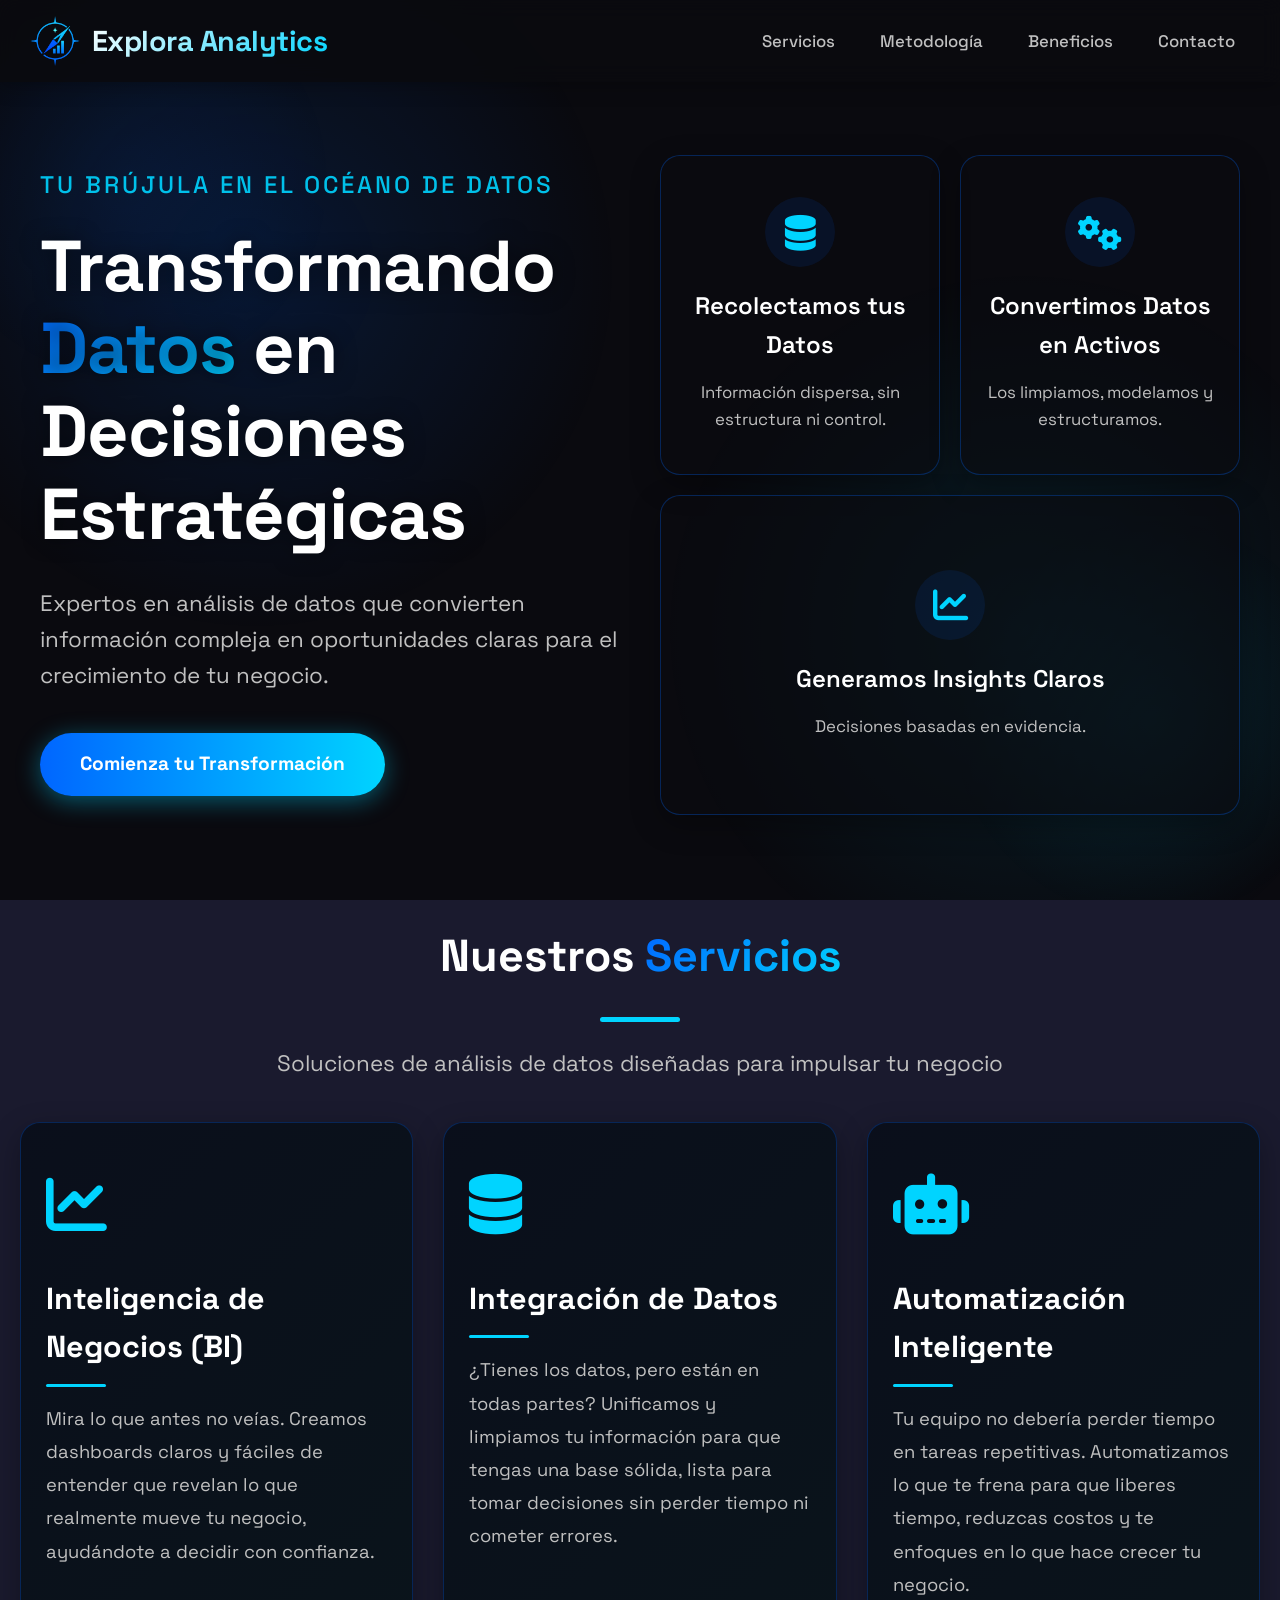
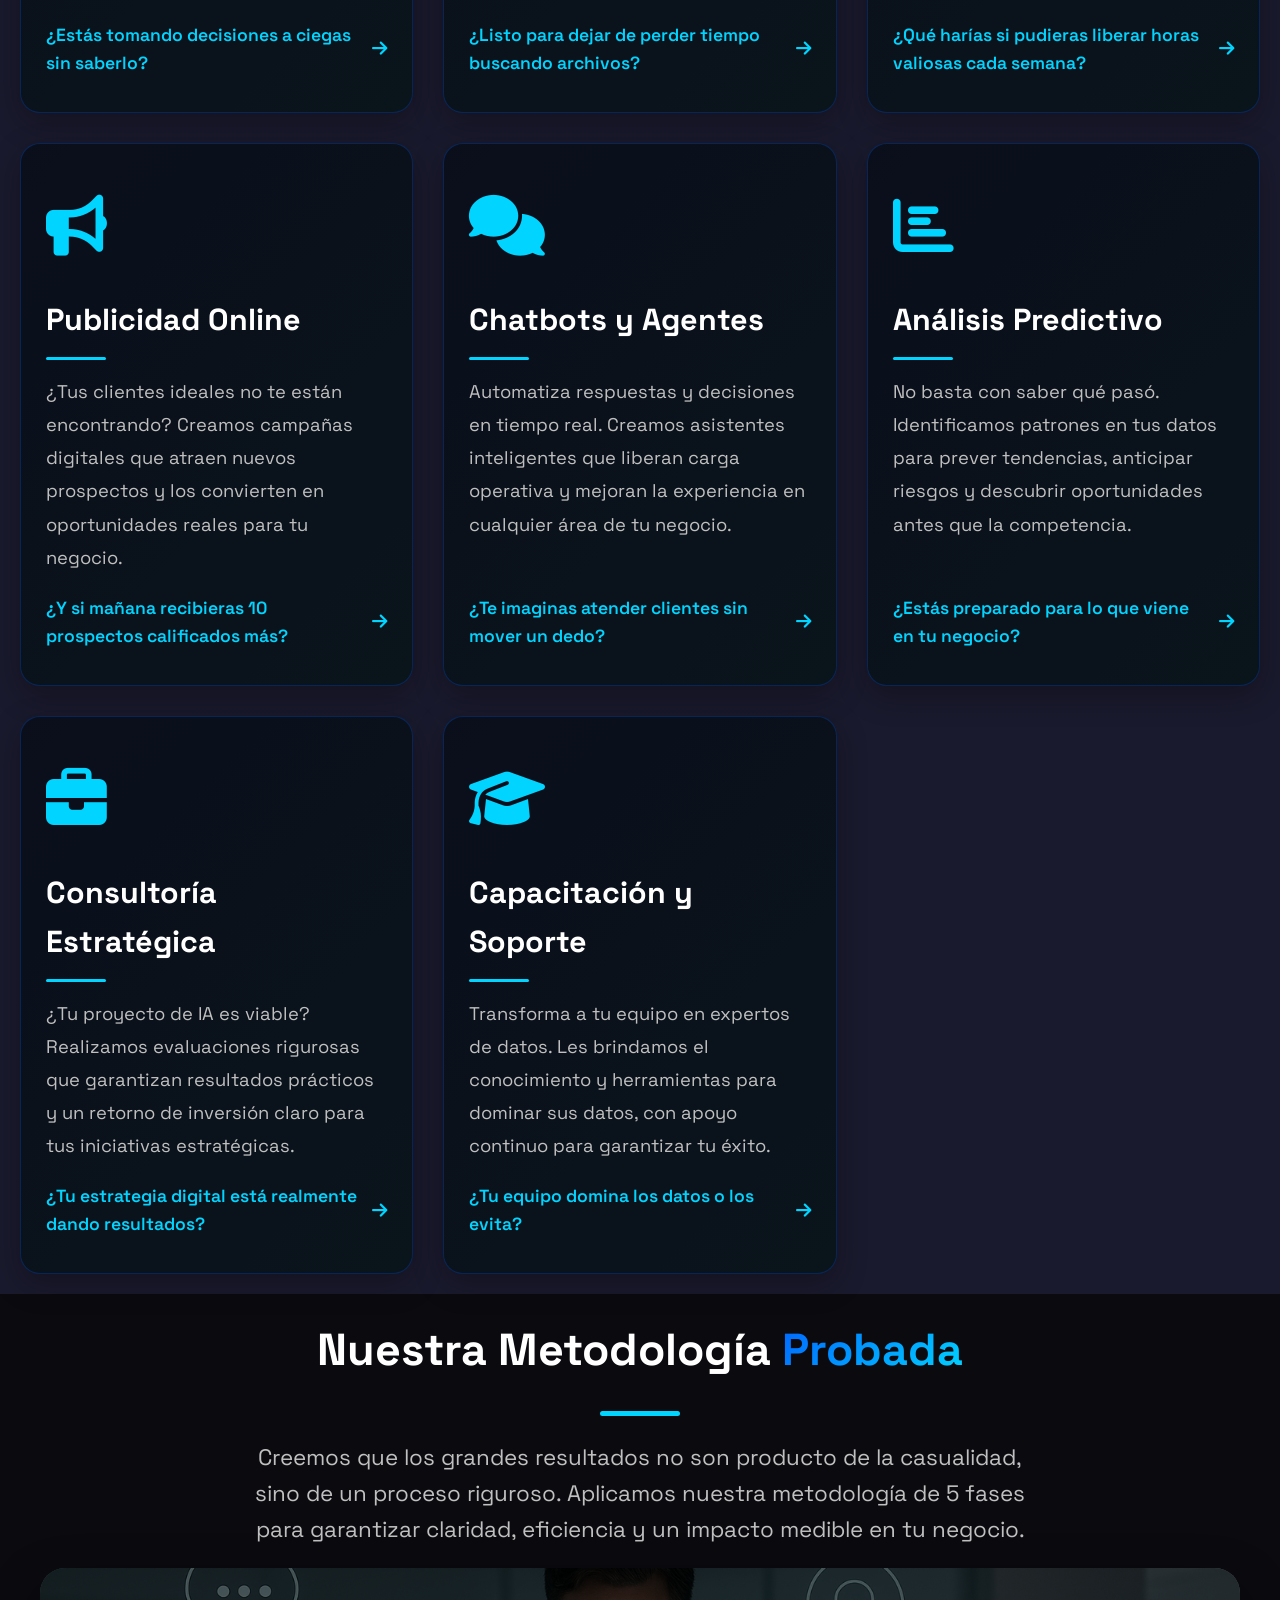
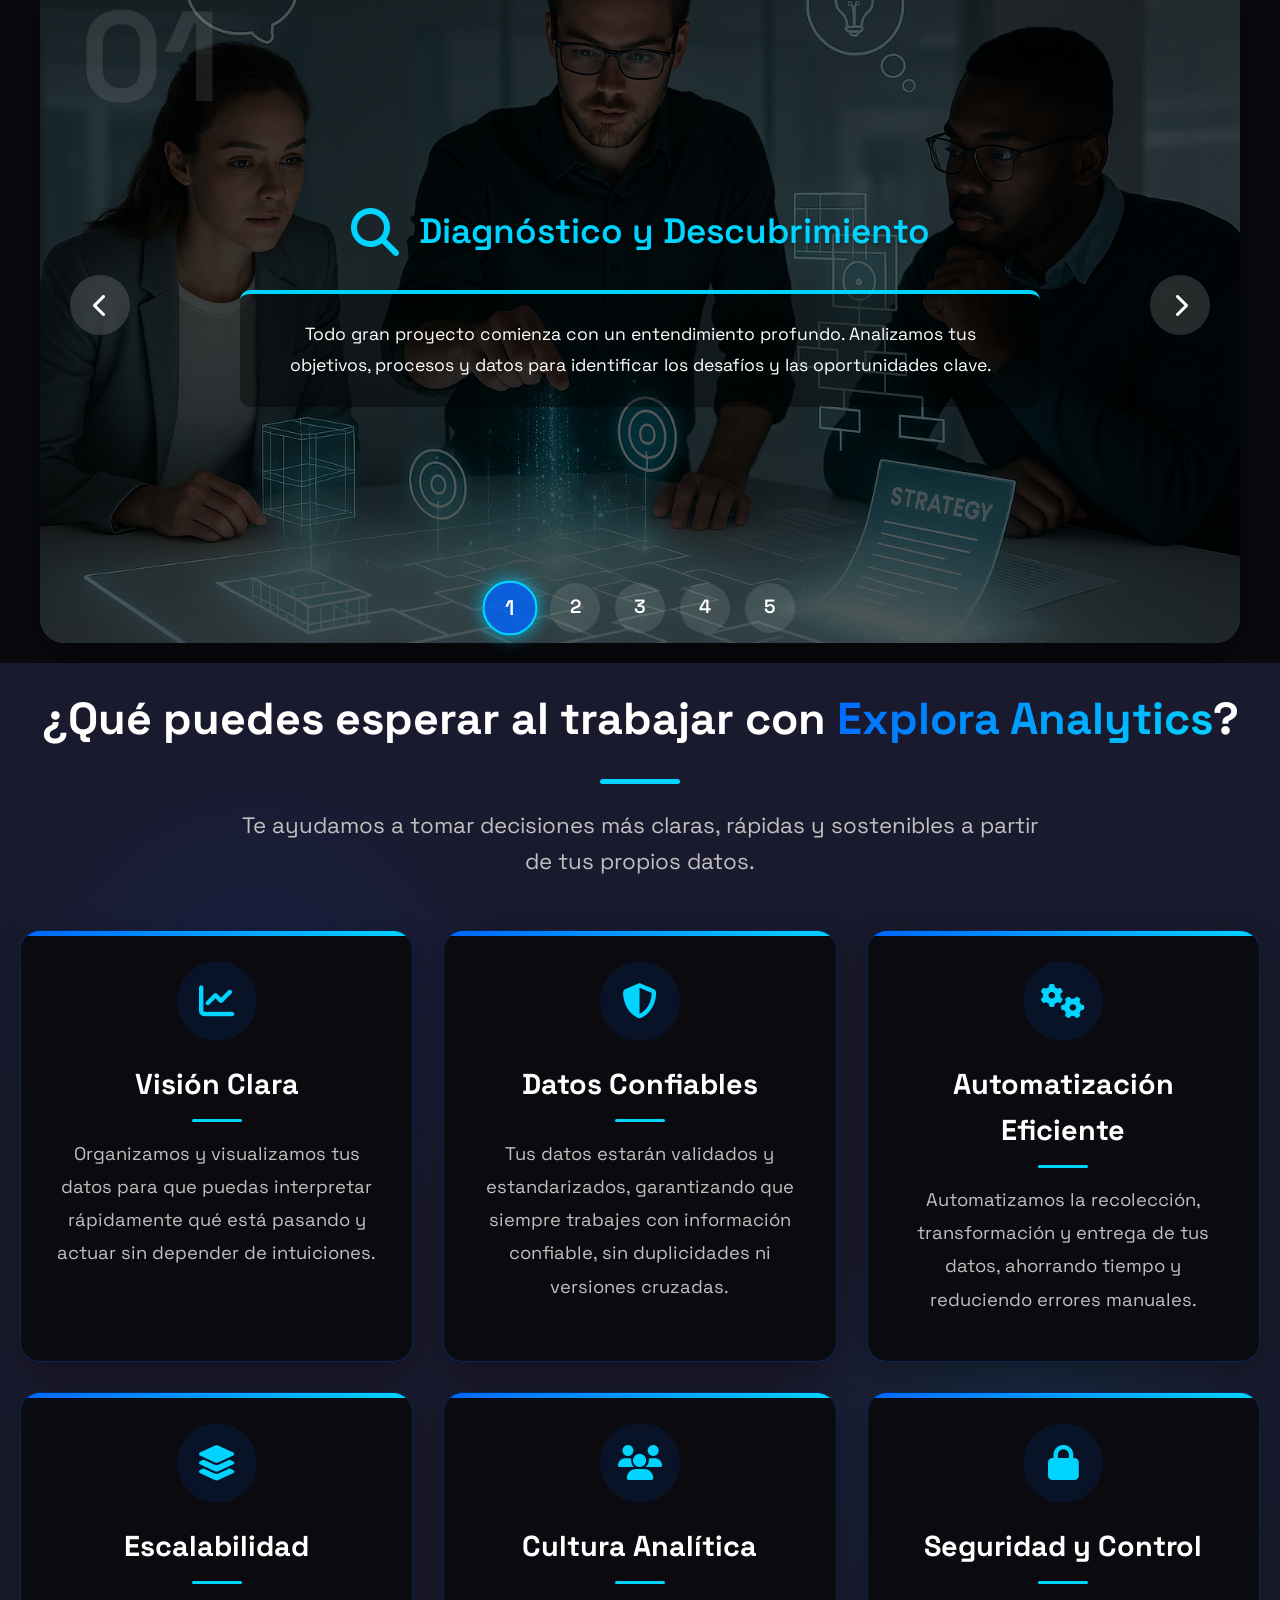
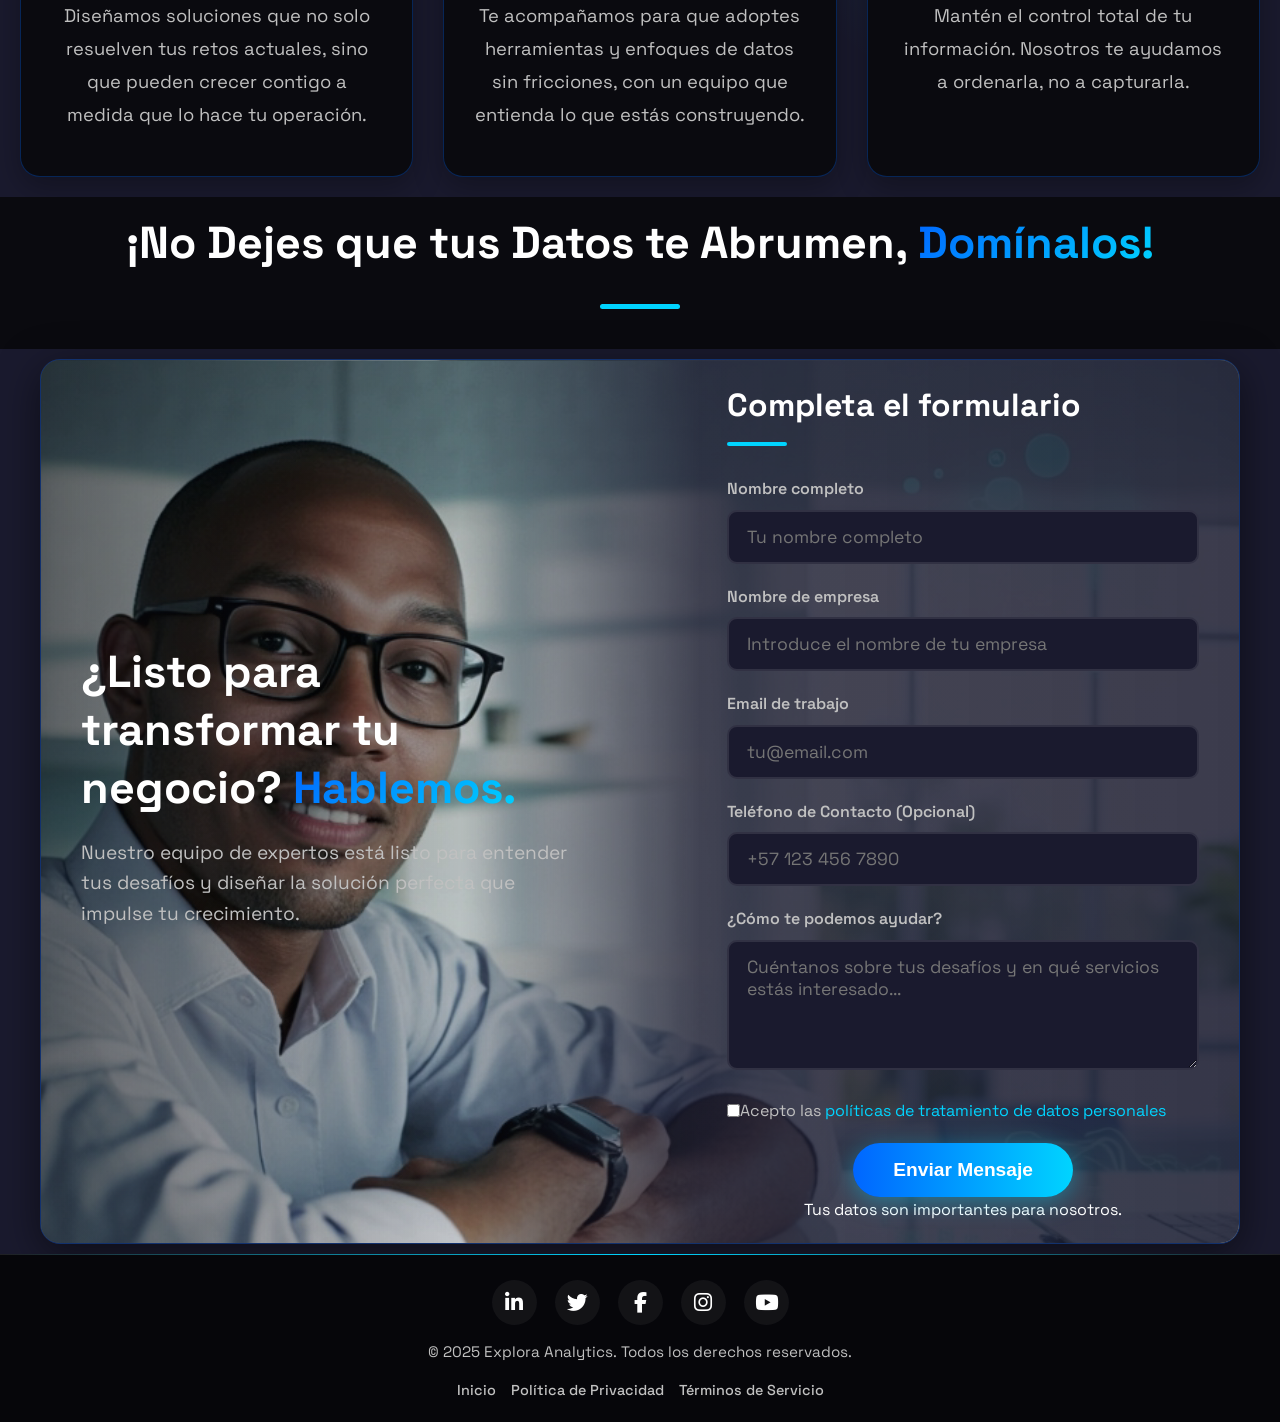
==== commit da05e3a6: "Add files via upload" ====
--- a/index.html
+++ b/index.html
@@ -6,9 +6,6 @@
     <title>Explora Analytics - Transformando Datos en Decisiones Estratégicas</title>
     <meta name="description" content="Explora Analytics ofrece soluciones avanzadas de análisis de datos para impulsar la toma de decisiones estratégicas en tu negocio. Descubre cómo podemos ayudarte a transformar tus datos en información valiosa."/>
     
-    <link href="https://fonts.googleapis.com/css2?family=Space+Grotesk:wght@300;400;500;600;700&amp;display=swap" rel="stylesheet"/>
-    <link href="https://cdnjs.cloudflare.com/ajax/libs/font-awesome/6.4.0/css/all.min.css" rel="stylesheet"/>
-
     <link rel="icon" href="/favicon.ico" sizes="any">
     <link rel="icon" type="image/png" sizes="32x32" href="assets/images/logos/favicon-32x32.png">
     <link rel="icon" type="image/png" sizes="16x16" href="assets/images/logos/favicon-16x16.png">
@@ -16,6 +13,11 @@
     <link rel="mask-icon" href="assets/images/logos/safari-pinned-tab.svg" color="#0066ff">
     <meta name="theme-color" content="#0066ff">
     <link rel="manifest" href="assets/site.webmanifest">
+
+    
+
+    <link href="https://fonts.googleapis.com/css2?family=Space+Grotesk:wght@300;400;500;600;700&amp;display=swap" rel="stylesheet"/>
+    <link href="https://cdnjs.cloudflare.com/ajax/libs/font-awesome/6.4.0/css/all.min.css" rel="stylesheet"/>
 
 <style>
     :root {
@@ -42,7 +44,7 @@
         font-family: 'Space Grotesk', sans-serif;
         line-height: 1.6;
         color: var(--text-primary);
-        overflow-x: hidden;
+        overflow-x: hidden; /* Asegura que no haya scroll horizontal no deseado */
         background: var(--dark-bg);
         position: relative;
     }
@@ -153,13 +155,12 @@
     }
 
     .menu-toggle {
-        display: none;
+        display: none; /* Por defecto, oculto en desktop */
         background: none;
         border: none;
         color: var(--text-primary);
         font-size: 1.8rem;
         cursor: pointer;
-        z-index: 1001;
     }
 
     /* Hero Section */
@@ -568,14 +569,17 @@
         padding: 20px 20px;
     }
 
+    /* --- CSS CORREGIDO --- */
     .methodology-slider {
+        width: 100%; /* <-- AÑADIDO PARA CORREGIR EL BUG EN MÓVILES */
         max-width: 1200px;
         margin: 0 auto;
         position: relative;
         border-radius: 25px;
         overflow: hidden;
         box-shadow: 0 20px 50px rgba(0, 0, 0, 0.4);
-        height: 600px;
+        height: auto;
+        aspect-ratio: 16/9;
     }
 
     .carousel-slide {
@@ -1063,7 +1067,7 @@
         box-shadow: 0 10px 30px rgba(0, 212, 255, 0.6);
     }
 
-    /* Footer Section */
+    /* --- INICIO: SECCIÓN DE FOOTER --- */
     .footer {
         background: #06060a;
         color: var(--text-primary);
@@ -1145,6 +1149,8 @@
         color: var(--accent-cyan);
         text-decoration: underline;
     }
+    /* --- FIN: SECCIÓN DE FOOTER --- */
+
 
     /* Responsive Design */
     @media (max-width: 1200px) {
@@ -1156,9 +1162,10 @@
         }
     }
 
+    /* --- CSS CORREGIDO --- */
     @media (max-width: 900px) {
         .methodology-slider {
-            height: 500px;
+            /* height: 500px; */ /* <-- ELIMINADO PARA USAR ASPECT-RATIO */
         }
         .slide-content {
             padding: 0 15px;
@@ -1186,6 +1193,7 @@
         }
     }
 
+    /* --- CSS CORREGIDO --- */
     @media (max-width: 768px) {
         .menu-toggle {
             display: block;
@@ -1202,7 +1210,6 @@
             padding: 20px 0;
             clip-path: polygon(0 0, 100% 0, 100% 0, 0 0);
             transition: clip-path 0.5s ease;
-            z-index: 999;
         }
         .nav-menu.active {
             clip-path: polygon(0 0, 100% 0, 100% 100%, 0 100%);
@@ -1249,7 +1256,7 @@
             padding: 40px 25px;
         }
         .methodology-slider {
-            height: 550px;
+            /* height: 550px; */ /* <-- ELIMINADO PARA USAR ASPECT-RATIO */
         }
         .contact-container::before {
              background: 
@@ -1259,10 +1266,18 @@
                     rgba(26, 26, 46, 0.85) 65%,
                     rgba(26, 26, 46, 0.8) 100%
                 ),
-                url('assets/images/gallery/contact.png') center center/cover;
-        }
-    }
-
+                url('https://images.unsplash.com/photo-1554774853-719586f82d77?q=80&w=2070&auto=format&fit=crop') center center/cover;
+        }
+        .nav-container, .hero-content, section.section-container {
+            padding-left: 15px;
+            padding-right: 15px;
+        }
+        .hero-content {
+            gap: 20px;
+        }
+    }
+
+    /* --- CSS CORREGIDO --- */
     @media (max-width: 480px) {
         .hero-title {
             font-size: 2.1rem;
@@ -1283,7 +1298,7 @@
             font-size: 1.2rem;
         }
         .methodology-slider {
-            height: 600px;
+            /* height: 600px; */ /* <-- ELIMINADO PARA USAR ASPECT-RATIO */
         }
         .method-header {
             flex-direction: column;
@@ -1294,11 +1309,9 @@
             top: 15px;
             left: 15px;
         }
-        .contact-container {
-            flex-direction: column;
-        }
-        .contact-intro, .contact-form-wrapper {
-            min-width: 100%;
+        .nav-container, .hero-content, section.section-container {
+            padding-left: 10px;
+            padding-right: 10px;
         }
     }
 
@@ -1330,7 +1343,7 @@
         to { opacity: 1; transform: translateY(0); }
     }
     
-    /* Modal Styles */
+    /* --- ESTILOS MODAL Y CTA (MEJORADOS) --- */
     .modal {
         display: none;
         position: fixed;
@@ -1341,14 +1354,12 @@
         height: 100vh;
         background: rgba(0,0,0,0.9);
         justify-content: center;
-        align-items: flex-start;
+        align-items: center;
         padding: 20px;
-        overflow: auto;
+        overflow-y: auto;
     }
 
     .modal-content {
-        overflow-y: auto;
-        padding-top: 10px;
         position: relative;
         width: 100%;
         max-width: 900px;
@@ -1388,7 +1399,7 @@
     }
 
     .modal-close {
-        position: fixed;
+        position: absolute;
         top: 15px;
         right: 20px;
         background: rgba(0,0,0,0.4);
@@ -1447,7 +1458,7 @@
         margin-right: auto;
     }
     
-    /* Mobile adjustments */
+    /* AJUSTES ESPECÍFICOS PARA MÓVILES */
     @media (max-width: 768px) {
         .modal {
             padding: 10px;
@@ -1480,15 +1491,36 @@
             font-size: 1rem;
         }
     }
-
-    @media (max-width: 768px) {
-        #modalCtaButton {
-            padding: 10px 20px;
-            font-size: 0.95rem;
-        }
-    }
-
-    /* Card images */
+    /* --- FIN ESTILOS MODAL --- */
+
+
+    
+@media (max-width: 768px) {
+    .modal-video-container {
+        max-height: 35vh;
+    }
+    .modal-cta-area {
+        padding: 16px 20px;
+    }
+    .modal-cta-area h3 {
+        font-size: 1.2rem;
+    }
+    .modal-cta-area p {
+        font-size: 0.9rem;
+    }
+}
+
+
+
+@media (max-width: 768px) {
+    #modalCtaButton {
+        padding: 10px 20px;
+        font-size: 0.95rem;
+    }
+}
+
+
+/* --- AJUSTES PARA IMÁGENES EN TARJETAS 3D HERO --- */
     .process-step-back {
         position: relative;
         z-index: 1;
@@ -1504,8 +1536,8 @@
         background-size: cover;
         background-position: center;
         border-radius: 20px;
-        opacity: 0.15;
-        filter: blur(3px);
+        opacity: 0.3;
+        filter: blur(1px);
         z-index: -1;
         transition: 
             opacity 0.7s ease-out,
@@ -1513,7 +1545,7 @@
     }
 
     .process-step:hover .process-step-back::before {
-        opacity: 0.45 !important;
+        opacity: 0.6 !important;
         filter: blur(0) brightness(115%);
     }
 
@@ -1661,7 +1693,7 @@
     <div class="modal-content">
         <button class="modal-close" onclick="closeModal()">×</button>
         <div class="modal-video-container">
-            <video autoplay controls id="modalVideo">
+            <video autoplay="" controls="" id="modalVideo">
                 <source id="modalSource" src="" type="video/mp4"/>
                 Tu navegador no soporta video HTML5.
             </video>
@@ -1832,12 +1864,26 @@
 <input id="privacy-policy" name="privacy-policy" required="" type="checkbox"/>
 <label for="privacy-policy">Acepto las <a href="#" target="_blank">políticas de tratamiento de datos personales</a></label>
 </div>
+<input type="hidden" id="recaptcha-response" name="recaptcha-response">
 <button class="cta-button" type="submit">Enviar Mensaje</button>
 <p class="microcopy">
   Tus datos son importantes para nosotros</a>.
 </p>
 </form>
 </div>
+
+<script src="https://www.google.com/recaptcha/api.js?render=TU_SITE_KEY" async defer></script>
+<script>
+    // Script para manejar el token de reCAPTCHA
+    grecaptcha.ready(function() {
+        grecaptcha.execute('TU_SITE_KEY', {action: 'contact'}).then(function(token) {
+            document.getElementById('recaptcha-response').value = token;
+        }).catch(function(error) {
+            console.error("Error al ejecutar reCAPTCHA:", error);
+        });
+    });
+</script>
+
 </div>
 </div>
 </section>
@@ -1862,6 +1908,7 @@
 
 <script>
     document.addEventListener('DOMContentLoaded', function() {
+
         // Header scroll effect
         const header = document.querySelector('.header');
         window.addEventListener('scroll', () => {
@@ -1879,14 +1926,11 @@
             navMenu.classList.toggle('active');
             menuToggle.innerHTML = navMenu.classList.contains('active') ?
                 '<i class="fas fa-times"></i>' : '<i class="fas fa-bars"></i>';
-        });
-
-        // Close mobile menu when clicking links
-        document.querySelectorAll('.nav-menu a').forEach(link => {
-            link.addEventListener('click', () => {
-                navMenu.classList.remove('active');
-                menuToggle.innerHTML = '<i class="fas fa-bars"></i>';
-            });
+            if (navMenu.classList.contains('active')) {
+                document.body.style.overflow = 'hidden';
+            } else {
+                document.body.style.overflow = '';
+            }
         });
 
         // Smooth scrolling for navigation links
@@ -1899,6 +1943,7 @@
                     if (navMenu.classList.contains('active')) {
                         navMenu.classList.remove('active');
                         menuToggle.innerHTML = '<i class="fas fa-bars"></i>';
+                        document.body.style.overflow = '';
                     }
                     const target = document.querySelector(href);
                     if (target) {
@@ -1910,6 +1955,7 @@
                 }
             });
         });
+
 
         // Animation on scroll
         const observerOptions = {
@@ -1938,28 +1984,33 @@
                     alert('Debes aceptar las políticas de tratamiento de datos personales para enviar el formulario.');
                     return;
                 }
-
-                const formWrapper = document.querySelector('.contact-form-wrapper');
-                const existingMessage = formWrapper.querySelector('.success-message');
-                if (existingMessage) {
-                    existingMessage.remove();
-                }
-                const successMessage = document.createElement('div');
-                successMessage.className = 'success-message';
-                successMessage.innerHTML = `
-                    <i class="fas fa-check-circle" style="font-size: 2.5rem; color: var(--accent-cyan); margin-bottom: 15px; display: block;"></i>
-                    <h4 style="margin-bottom: 10px; font-size: 1.5rem;">¡Gracias por contactarnos!</h4>
-                    <p style="color: var(--text-secondary);">Hemos recibido tu mensaje y nos pondremos en contacto contigo en menos de 24 horas. Nos comprometemos a proteger tus datos y usarlos solo de acuerdo con nuestra <a href="/politica-de-privacidad.html">política de privacidad</a>.</p>
-                `;
-                this.style.display = 'none';
-                formWrapper.insertBefore(successMessage, this);
-                setTimeout(() => {
-                    this.reset();
-                    privacyCheckbox.checked = false;
-                    successMessage.remove();
-                    this.style.display = 'block';
-                }, 6000);
+                
+                // Simulación de envío exitoso
+                showSuccessMessage(this);
             });
+        }
+
+        function showSuccessMessage(formElement) {
+            const formWrapper = formElement.closest('.contact-form-wrapper');
+            const existingMessage = formWrapper.querySelector('.success-message');
+            if (existingMessage) {
+                existingMessage.remove();
+            }
+            const successMessage = document.createElement('div');
+            successMessage.className = 'success-message';
+            successMessage.innerHTML = `
+                <i class="fas fa-check-circle" style="font-size: 2.5rem; color: var(--accent-cyan); margin-bottom: 15px; display: block;"></i>
+                <h4 style="margin-bottom: 10px; font-size: 1.5rem;">¡Gracias por contactarnos!</h4>
+                <p style="color: var(--text-secondary);">Hemos recibido tu mensaje y nos pondremos en contacto contigo en menos de 24 horas. Nos comprometemos a proteger tus datos y usarlos solo de acuerdo con nuestra <a href="/politica-de-privacidad.html">política de privacidad</a>.</p>
+            `;
+            formElement.style.display = 'none';
+            formWrapper.insertBefore(successMessage, formElement);
+            setTimeout(() => {
+                formElement.reset();
+                document.getElementById('privacy-policy').checked = false;
+                successMessage.remove();
+                formElement.style.display = 'block';
+            }, 6000);
         }
 
         // Carrusel de Metodología
@@ -2030,17 +2081,18 @@
             startAutoSlide();
         }
 
-        // Show first slide initially
-        showSlide(0);
-
-    }); // Fin del DOMContentLoaded
+    });
 
     // --- LÓGICA DE MODALES ---
-    const modal = document.getElementById('videoModal');
-    const modalCta = document.querySelector('.modal-cta-area');
-    const modalVideo = document.getElementById('modalVideo');
-
-    // 1. Datos para los videos y los CTAs contextuales
+        const modal = document.getElementById('videoModal');
+        const modalCta = document.querySelector('.modal-cta-area');
+        const modalVideo = document.getElementById('modalVideo');
+
+        modalVideo.addEventListener('ended', function () {
+            modalCta.classList.add('visible');
+        });
+
+
     const videoMap = {
         video1: 'assets/videos/products/bi.mp4',
         video2: 'assets/videos/products/integration.mp4',
@@ -2095,47 +2147,39 @@
         }
     };
 
-    // 2. Funciones para abrir y cerrar el modal
     function openModal(videoId) {
         const data = ctaData[videoId];
         if (!data) return;
 
-        // Elementos del modal
         const modal = document.getElementById('videoModal');
         const modalContent = modal.querySelector('.modal-content');
         const modalSource = document.getElementById('modalSource');
         const modalVideo = document.getElementById('modalVideo');
         const modalCtaArea = document.querySelector('.modal-cta-area');
         
-        // Elementos del CTA
         const modalCtaTitle = document.getElementById('modalCtaTitle');
         const modalCtaText = document.getElementById('modalCtaText');
         const modalCtaButton = document.getElementById('modalCtaButton');
 
-        // Actualizar contenido del CTA
         modalCtaTitle.innerText = data.title;
         modalCtaText.innerText = data.text;
         modalCtaButton.innerText = data.button;
 
-        // Ocultar CTA inicialmente
         modalCtaArea.classList.remove('visible');
         
-        // Cargar y mostrar video
         modalSource.src = videoMap[videoId];
         modalVideo.load();
         
-        // Mostrar modal
         modal.style.display = 'flex';
+        document.body.style.overflow = 'hidden';
         setTimeout(() => modalContent.classList.add('active-border'), 10);
 
-        // Escuchar evento de finalización del video
         modalVideo.onended = function() {
             modalCtaArea.classList.add('visible');
         };
 
-        // Autoplay
         modalVideo.play().catch(error => {
-            console.log("La reproducción automática fue bloqueada por el navegador. Se requiere interacción del usuario.");
+            console.log("La reproducción automática fue bloqueada por el navegador.");
         });
     }
 
@@ -2145,22 +2189,18 @@
         const modalVideo = document.getElementById('modalVideo');
         const modalCtaArea = document.querySelector('.modal-cta-area');
 
-        // Ocultar modal
         modal.style.display = 'none';
         modalContent.classList.remove('active-border');
+        document.body.style.overflow = '';
         
-        // Detener video y limpiar fuente
         modalVideo.pause();
         document.getElementById('modalSource').src = "";
         
-        // Ocultar CTA para el próximo modal
         modalCtaArea.classList.remove('visible');
         
-        // Remover evento
         modalVideo.onended = null;
     }
     
-    // Cerrar modal al hacer clic fuera del contenido
     document.getElementById('videoModal').addEventListener('click', function(e) {
         if (e.target === this) {
             closeModal();
